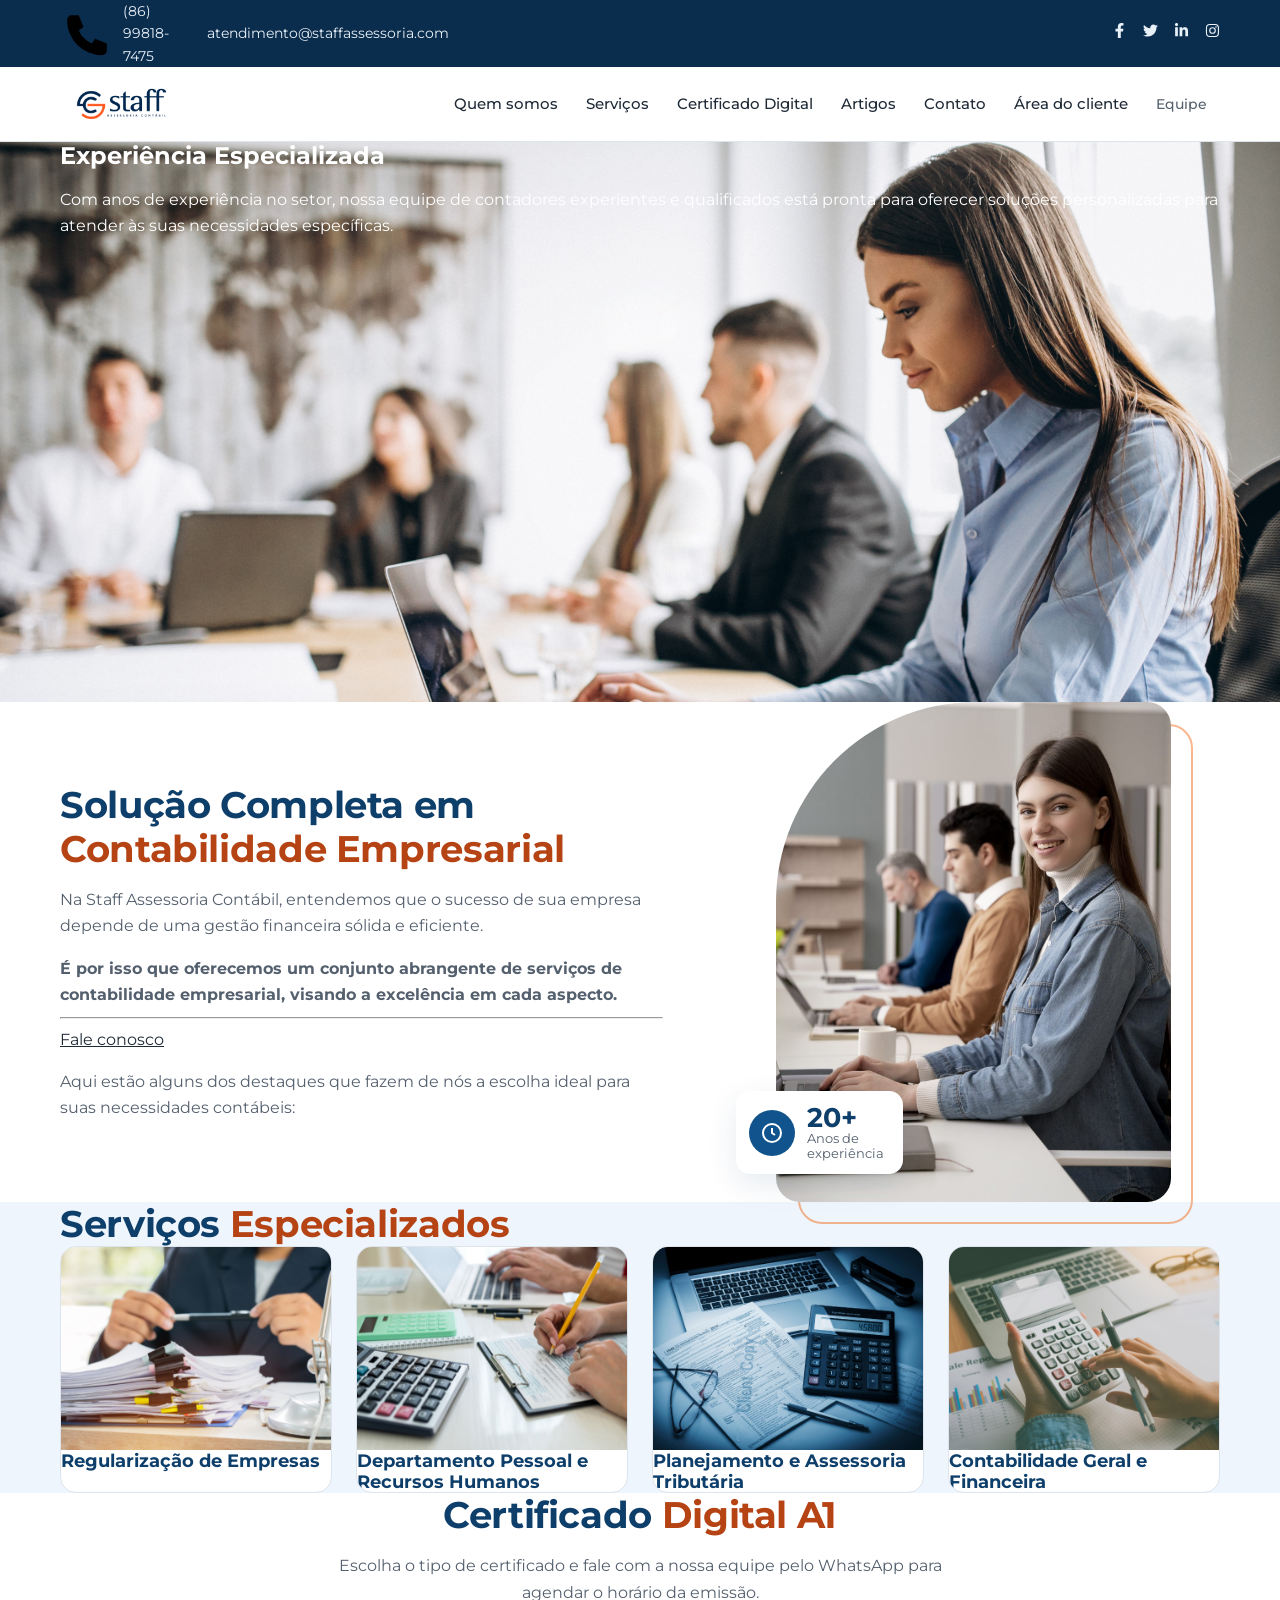
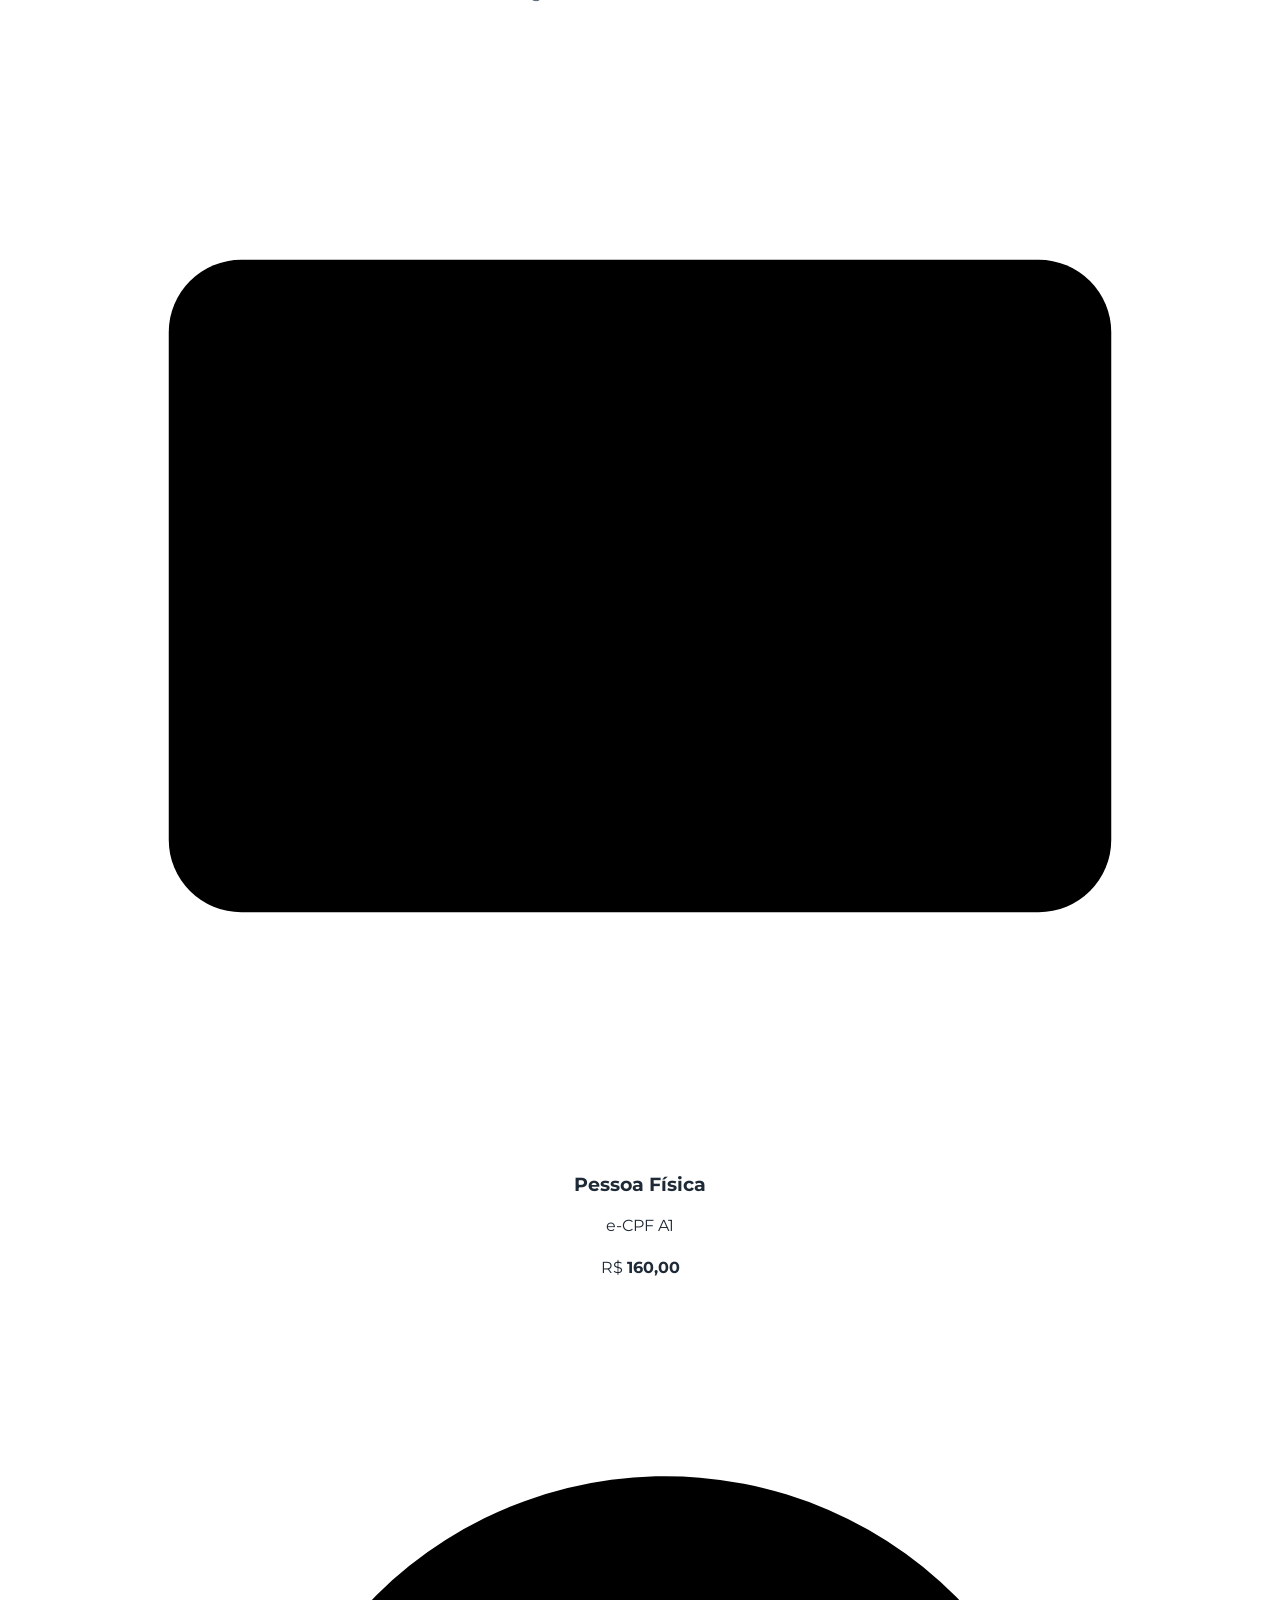
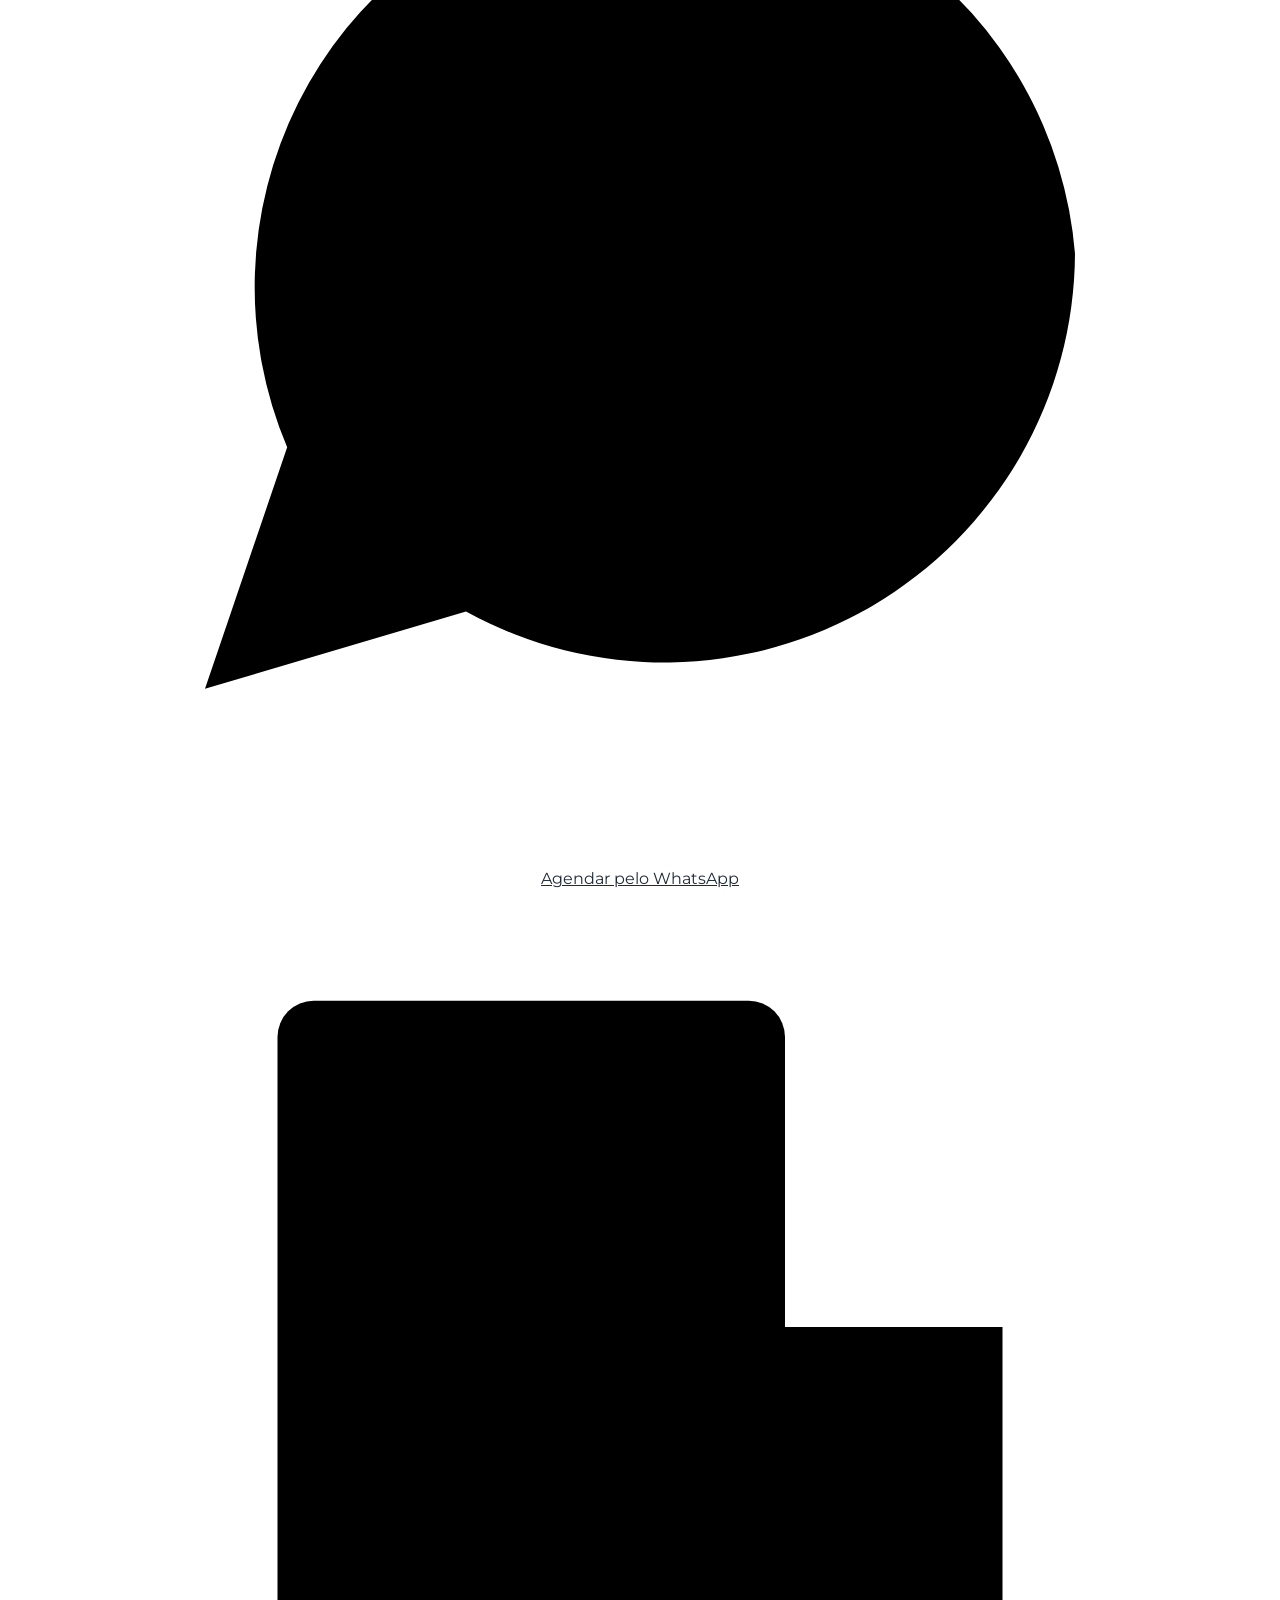
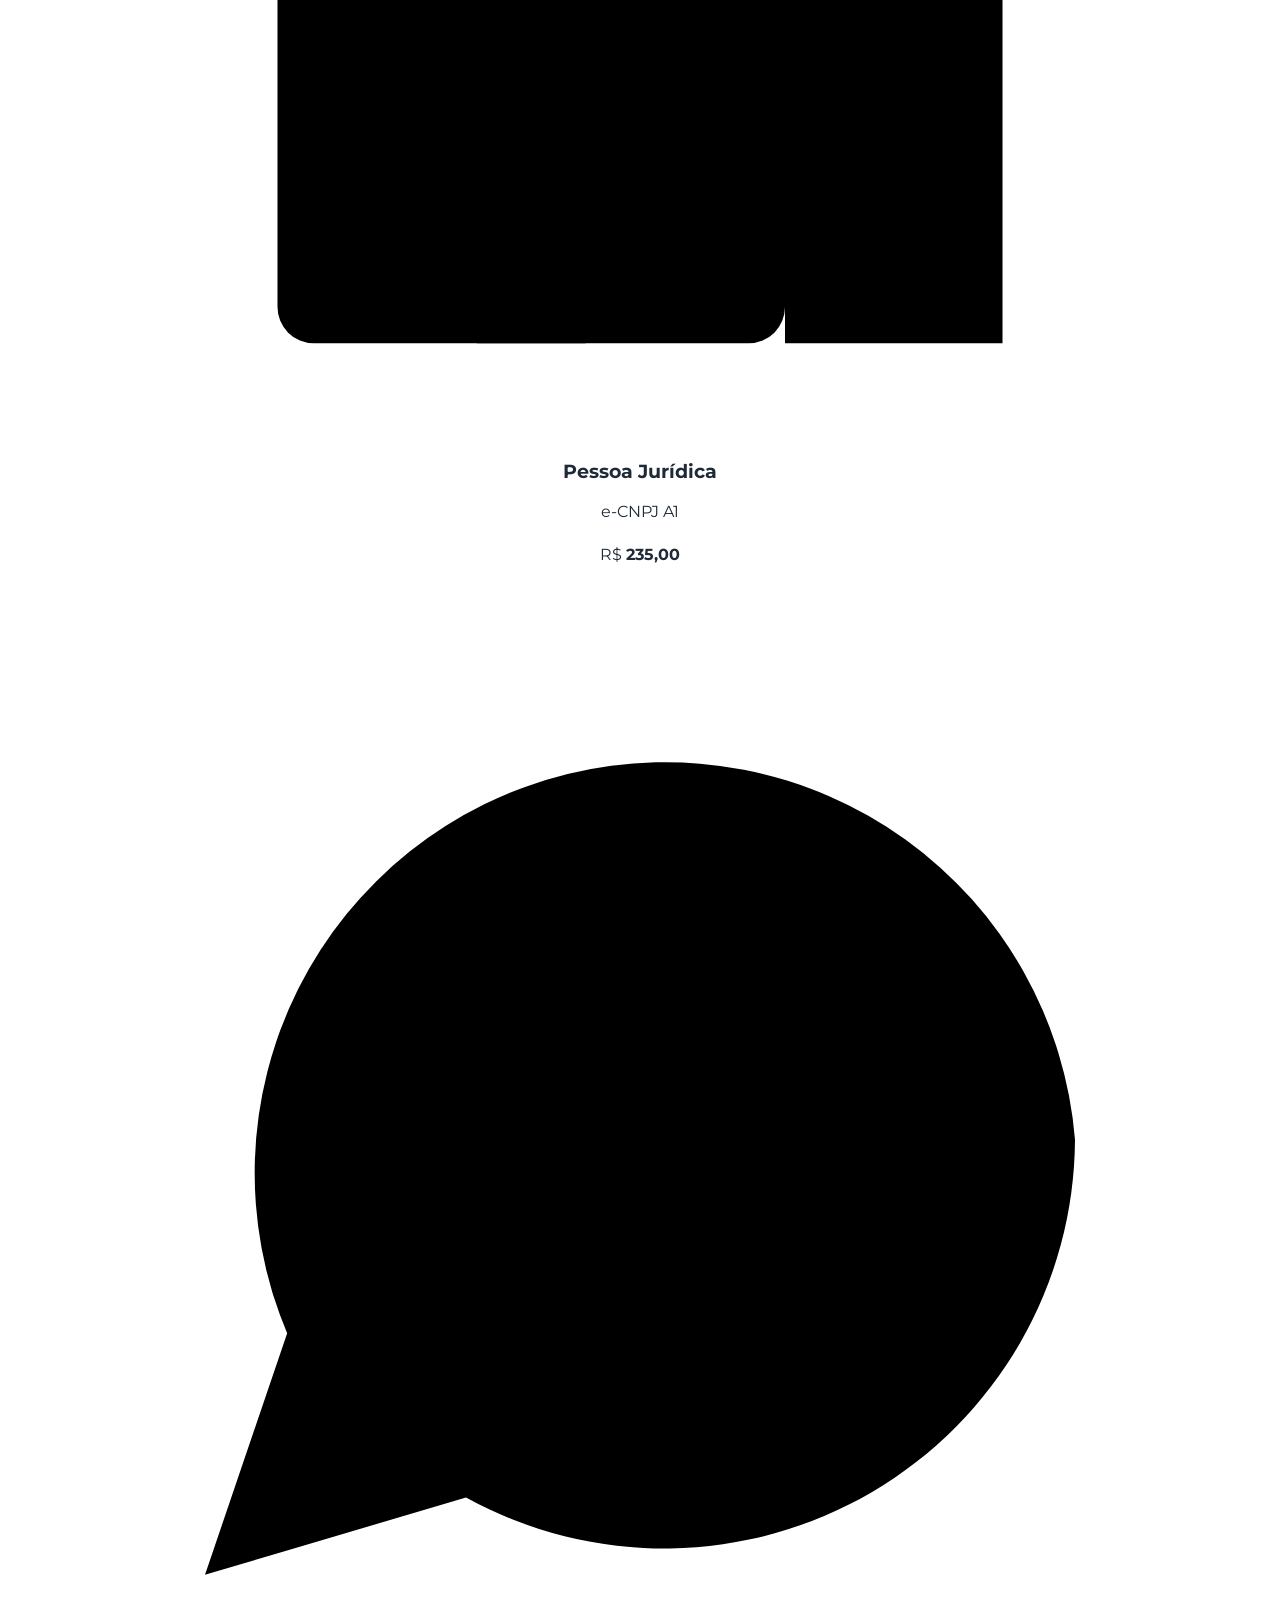
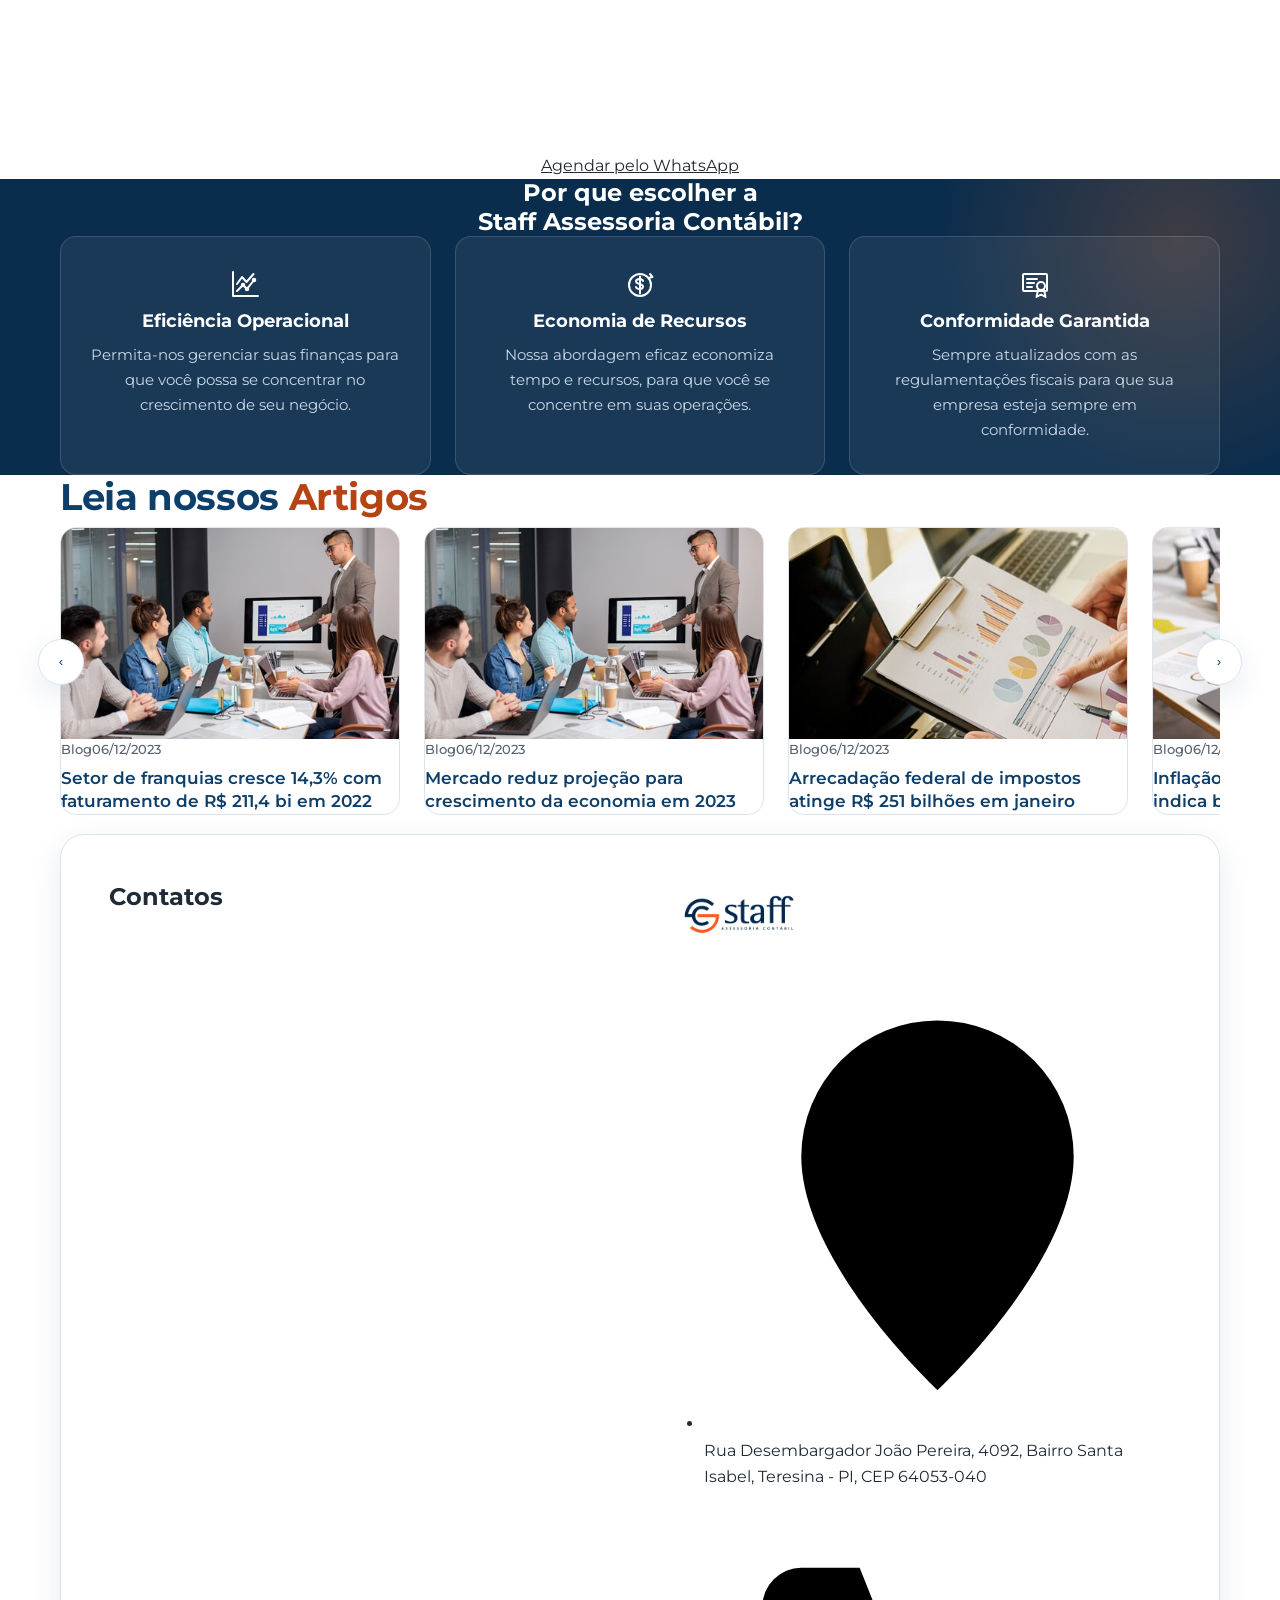
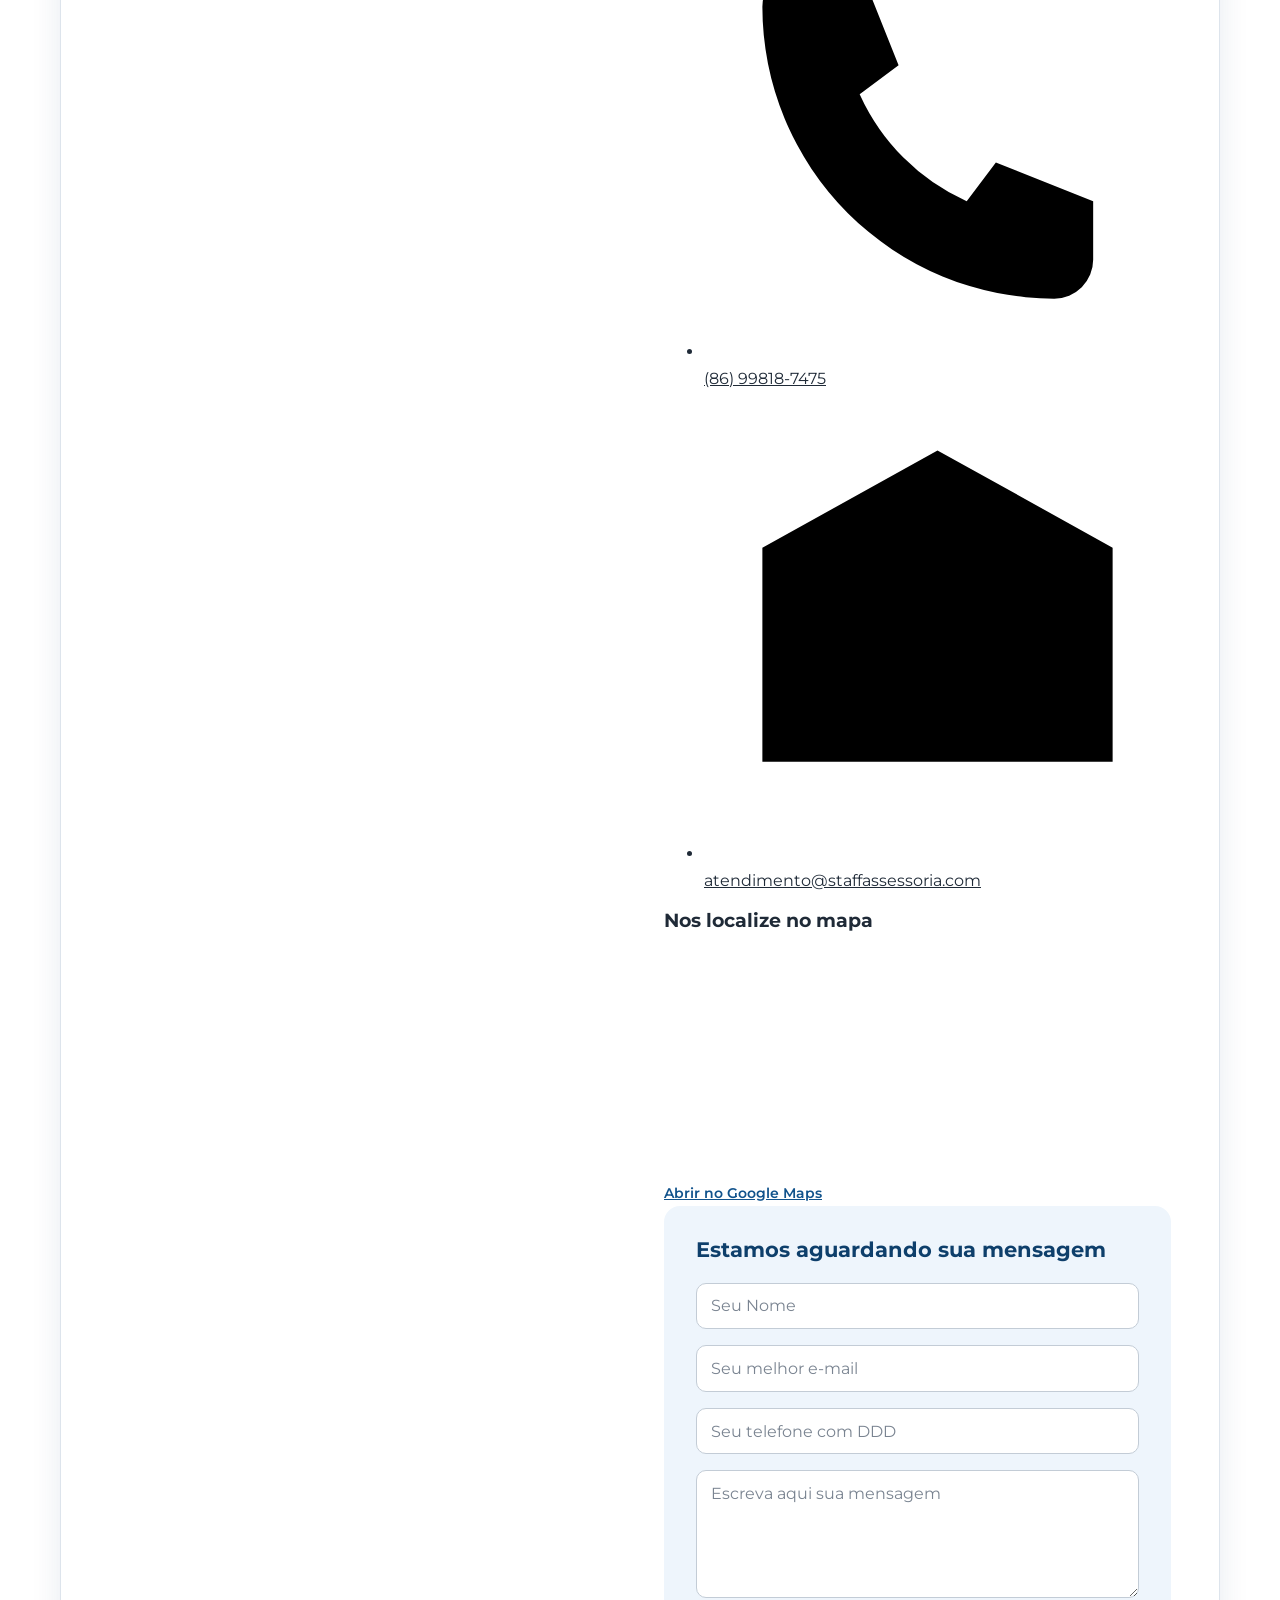
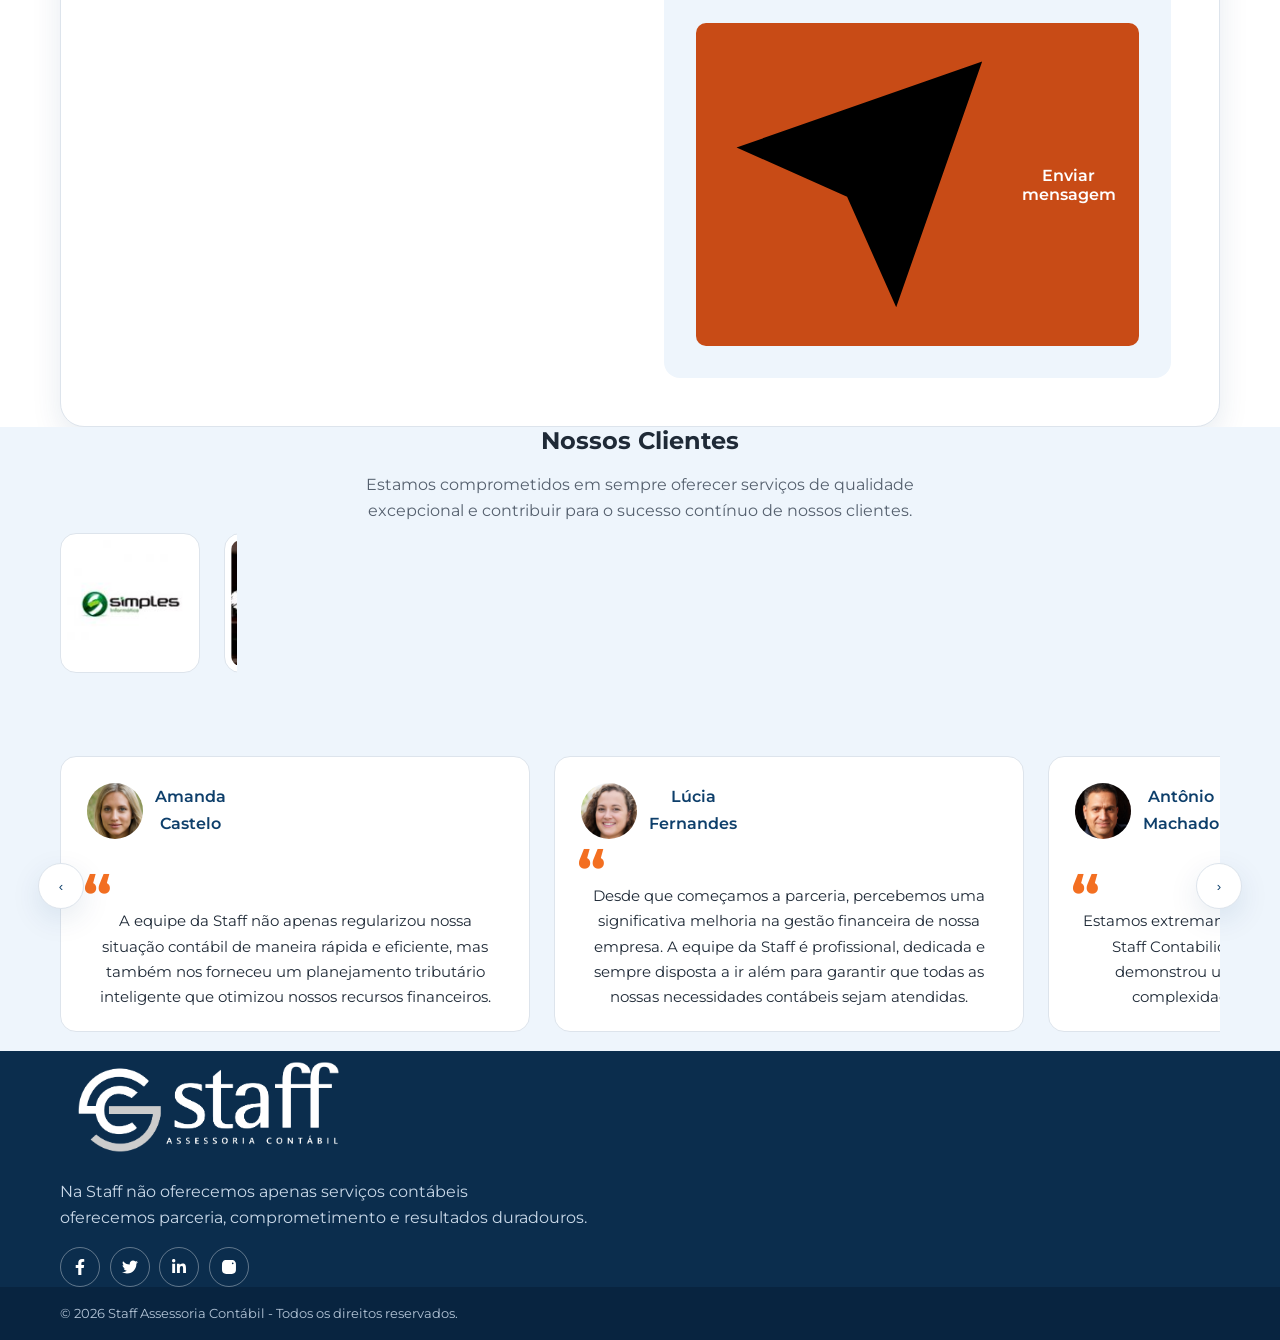
==== index.html @ 092c2461 "Add files via upload" ====
<!doctype html>
<html lang="pt-BR">
<head>
  <meta charset="utf-8">
  <meta name="viewport" content="width=device-width, initial-scale=1">
  <title>Staff Assessoria Contábil | Contabilidade em Teresina</title>
  <meta name="description" content="Escritório de contabilidade em Teresina: regularização de empresas, departamento pessoal, assessoria tributária e contabilidade geral e financeira.">
  <link rel="icon" href="assets/img/favicon_staff-2-58x58.png">
  <link rel="preconnect" href="https://fonts.googleapis.com">
  <link rel="preconnect" href="https://fonts.gstatic.com" crossorigin>
  <link href="https://fonts.googleapis.com/css2?family=Montserrat:wght@500;600;700&family=Poppins:wght@400;500;600&family=Roboto:ital,wght@0,300;0,400;0,500;0,600;1,400&display=swap" rel="stylesheet">
  <link rel="stylesheet" href="assets/style.css">
</head>
<body>
  <div class="barra">
    <div class="wrap">
      <ul>
        <li>
          <svg viewBox="0 0 24 24" aria-hidden="true"><path d="M5 4h3l2 5-2 1.5a11 11 0 0 0 5.5 5.5L15 14l5 2v3a2 2 0 0 1-2 2A15 15 0 0 1 3 6a2 2 0 0 1 2-2z"/></svg>
          <a data-cfg-tel="TELEFONE" href="tel:+5586998187475">(86) 99818-7475</a>
        </li>
        <li>
          <svg viewBox="0 0 24 24" aria-hidden="true"><path d="M3 8l9 6 9-6M3 8v11h18V8M3 8l9-5 9 5"/></svg>
          <a data-cfg-mail="EMAIL" href="mailto:atendimento@staffassessoria.com">atendimento@staffassessoria.com</a>
        </li>
      </ul>
      <ul class="redes">
        <li><a href="https://facebook.com/" target="_blank" rel="noopener" aria-label="Facebook"><svg viewBox="0 0 320 512"><path d="M279 288l14-93h-89v-60c0-25 12-50 52-50h40V6S260 0 225 0c-73 0-121 44-121 125v70H23v93h81v224h100V288z"/></svg></a></li>
        <li><a href="https://twitter.com/" target="_blank" rel="noopener" aria-label="X (Twitter)"><svg viewBox="0 0 512 512"><path d="M459 152c0 5 0 9 0 14 0 139-106 299-299 299-59 0-115-17-161-47 8 1 17 1 25 1 49 0 94-17 130-45-46-1-85-31-98-73 6 1 13 2 20 2 9 0 19-1 28-4-48-10-84-52-84-103v-1c14 8 30 13 47 13-28-19-47-51-47-87 0-19 5-37 14-53 52 64 129 105 216 110-2-8-3-16-3-24 0-58 47-105 105-105 30 0 58 13 77 33 24-5 46-13 67-25-8 24-25 45-46 58 21-3 42-8 60-16-14 21-32 39-53 54z"/></svg></a></li>
        <li><a href="https://linkedin.com/" target="_blank" rel="noopener" aria-label="LinkedIn"><svg viewBox="0 0 448 512"><path d="M100 448H7V149h93zM54 108C24 108 0 83 0 53a54 54 0 0 1 108 0c0 30-24 55-54 55zm394 340h-93V302c0-35-1-79-48-79-48 0-56 38-56 77v148h-93V149h89v41h1c13-24 43-48 88-48 94 0 111 62 111 142z"/></svg></a></li>
        <li><a href="https://instagram.com/" target="_blank" rel="noopener" aria-label="Instagram"><svg viewBox="0 0 448 512"><path d="M224 141a115 115 0 1 0 0 230 115 115 0 0 0 0-230zm0 190a75 75 0 1 1 0-150 75 75 0 0 1 0 150zm146-194a27 27 0 1 1-54 0 27 27 0 0 1 54 0zm76 27c-2-36-10-68-36-94s-58-34-94-36c-37-2-148-2-185 0-36 2-68 10-94 36S3 128 1 164c-2 37-2 148 0 185 2 36 10 68 36 94s58 34 94 36c37 2 148 2 185 0 36-2 68-10 94-36s34-58 36-94c2-37 2-148 0-185zm-48 225a76 76 0 0 1-43 43c-30 12-100 9-133 9s-103 3-133-9a76 76 0 0 1-43-43c-12-30-9-100-9-133s-3-103 9-133a76 76 0 0 1 43-43c30-12 100-9 133-9s103-3 133 9a76 76 0 0 1 43 43c12 30 9 100 9 133s3 103-9 133z"/></svg></a></li>
      </ul>
    </div>
  </div>

  <header class="topo">
    <div class="wrap">
      <a class="marca" href="#inicio" aria-label="Staff Assessoria Contábil, início">
        <img src="assets/img/staff-logo-768x324.png" alt="Staff Assessoria Contábil" width="138" height="58">
      </a>
      <button class="hamb" id="hamb" type="button" aria-label="Abrir menu" aria-expanded="false" aria-controls="menu"><span></span><span></span><span></span></button>
      <nav class="menu" id="menu" aria-label="Menu principal">
        <a href="#quemsomos">Quem somos</a>
        <a href="#servicos">Serviços</a>
        <a href="#certificado">Certificado Digital</a>
        <a href="#artigos">Artigos</a>
        <a href="#contato">Contato</a>
        <a class="botao-menu" data-cfg-href="ONVIO_PORTAL_URL" href="https://onvio.com.br/staff/#/documents/client" target="_blank" rel="noopener">Área do cliente</a>
        <a class="link-equipe" href="funcionarios.html">Equipe</a>
      </nav>
    </div>
  </header>

  <main id="inicio">
    <section class="hero" aria-label="Destaques">
      <div class="slide ativo" style="background-image:url('assets/img/1.png')">
        <div class="wrap">
          <h2>Experiência Especializada</h2>
          <p>Com anos de experiência no setor, nossa equipe de contadores experientes e qualificados está pronta para oferecer soluções personalizadas para atender às suas necessidades específicas.</p>
        </div>
      </div>
      <div class="slide" style="background-image:url('assets/img/2-1.png')">
        <div class="wrap">
          <h2>Tecnologia de Ponta</h2>
          <p>Utilizamos as mais recentes ferramentas e tecnologias de contabilidade para garantir precisão, eficiência e segurança em todos os aspectos de nossos serviços.</p>
        </div>
      </div>
      <div class="slide" style="background-image:url('assets/img/4.png')">
        <div class="wrap">
          <h2>Atendimento Personalizado</h2>
          <p>Reconhecemos que cada empresa é única. Trabalhamos lado a lado com nossos clientes, oferecendo atendimento personalizado para garantir que suas metas financeiras sejam alcançadas.</p>
        </div>
      </div>
    </section>

    <section class="solucao" id="quemsomos">
      <div class="wrap">
        <div class="texto">
          <h2 class="titulo">Solução Completa em <em>Contabilidade Empresarial</em></h2>
          <div class="traco" aria-hidden="true"></div>
          <p>Na Staff Assessoria Contábil, entendemos que o sucesso de sua empresa depende de uma gestão financeira sólida e eficiente.</p>
          <p><strong>É por isso que oferecemos um conjunto abrangente de serviços de contabilidade empresarial, visando a excelência em cada aspecto.</strong></p>
          <hr>
          <a class="btn-claro" href="#contato">Fale conosco</a>
          <p>Aqui estão alguns dos destaques que fazem de nós a escolha ideal para suas necessidades contábeis:</p>
        </div>
        <div class="foto-arco">
          <img src="assets/img/jovem-durante-o-estagio-scaled-e1702043695340-1214x1536.jpg" alt="Equipe trabalhando em escritório" width="386" height="488">
          <div class="selo">
            <div class="roda"><svg viewBox="0 0 24 24" aria-hidden="true"><circle cx="12" cy="12" r="9"/><path d="M12 7v5l3 2"/></svg></div>
            <div><b>20+</b><span>Anos de<br>experiência</span></div>
          </div>
        </div>
      </div>
    </section>

    <section class="servicos" id="servicos">
      <div class="wrap">
        <h2 class="titulo">Serviços <em>Especializados</em></h2>
        <div class="traco" aria-hidden="true"></div>
        <div class="grade-servicos">
          <div class="servico">
            <img src="assets/img/regularizacao-empresa.png" alt="" width="238" height="178">
            <h3>Regularização de Empresas</h3>
          </div>
          <div class="servico">
            <img src="assets/img/departamento-pessoal.png" alt="" width="238" height="178">
            <h3>Departamento Pessoal e Recursos Humanos</h3>
          </div>
          <div class="servico">
            <img src="assets/img/assessoria-tributaria.png" alt="" width="238" height="178">
            <h3>Planejamento e Assessoria Tributária</h3>
          </div>
          <div class="servico">
            <img src="assets/img/contabilidade-geral.png" alt="" width="238" height="178">
            <h3>Contabilidade Geral e Financeira</h3>
          </div>
        </div>
      </div>
    </section>

    <section class="certificado" id="certificado" aria-labelledby="titulo-certificado">
      <div class="wrap centro">
        <h2 class="titulo" id="titulo-certificado">Certificado <em>Digital A1</em></h2>
        <div class="traco" aria-hidden="true"></div>
        <p class="intro">Escolha o tipo de certificado e fale com a nossa equipe pelo WhatsApp para agendar o horário da emissão.</p>
        <div class="cert-grade">
          <article class="cert-card">
            <svg viewBox="0 0 64 64" aria-hidden="true"><rect x="6" y="14" width="52" height="36" rx="4"/><circle cx="23" cy="29" r="6"/><path d="M12 43c1-6 6-9 11-9s10 3 11 9M39 25h13M39 33h13M39 41h8"/></svg>
            <h3>Pessoa Física</h3>
            <p class="cert-tipo">e-CPF A1</p>
            <p class="cert-preco"><span>R$</span> <b data-cert-preco>160,00</b></p>
            <a class="cert-btn" data-cert="Pessoa Física" href="#certificado" target="_blank" rel="noopener">
              <svg viewBox="0 0 24 24" aria-hidden="true"><path d="M21 11.5a8.5 8.5 0 0 1-12.6 7.4L3 20.5l1.7-5A8.5 8.5 0 1 1 21 11.5z"/></svg>
              Agendar pelo WhatsApp
            </a>
          </article>
          <article class="cert-card destaque">
            <svg viewBox="0 0 64 64" aria-hidden="true"><rect x="12" y="6" width="28" height="52" rx="2"/><path d="M40 24h12v34H40M19 16h5M28 16h5M19 25h5M28 25h5M19 34h5M28 34h5M23 58V47h6v11"/></svg>
            <h3>Pessoa Jurídica</h3>
            <p class="cert-tipo">e-CNPJ A1</p>
            <p class="cert-preco"><span>R$</span> <b data-cert-preco>235,00</b></p>
            <a class="cert-btn" data-cert="Pessoa Jurídica" href="#certificado" target="_blank" rel="noopener">
              <svg viewBox="0 0 24 24" aria-hidden="true"><path d="M21 11.5a8.5 8.5 0 0 1-12.6 7.4L3 20.5l1.7-5A8.5 8.5 0 1 1 21 11.5z"/></svg>
              Agendar pelo WhatsApp
            </a>
          </article>
        </div>
      </div>
    </section>

    <section class="porque" aria-labelledby="titulo-porque">
      <div class="wrap centro">
        <h2 id="titulo-porque">Por que escolher a<br>Staff Assessoria Contábil?</h2>
        <div class="traco" aria-hidden="true"></div>
        <div class="caixas">
          <div class="caixa">
            <svg viewBox="0 0 64 64" aria-hidden="true"><path d="M8 6v48h50M16 44l12-12 8 8 14-18"/><circle cx="28" cy="32" r="2.5"/><circle cx="36" cy="40" r="2.5"/><circle cx="50" cy="22" r="2.5"/><path d="M16 30l10-14 9 10 14-16"/></svg>
            <h3>Eficiência Operacional</h3>
            <p>Permita-nos gerenciar suas finanças para que você possa se concentrar no crescimento de seu negócio.</p>
          </div>
          <div class="caixa amarela">
            <svg viewBox="0 0 64 64" aria-hidden="true"><circle cx="32" cy="32" r="22"/><path d="M38 24c-1-3-4-4-7-4-4 0-7 2-7 5s3 4 7 5 7 2 7 5-3 5-7 5c-3 0-6-1-7-4M32 15v34"/><path d="M52 10l5 6-8 2"/></svg>
            <h3>Economia de Recursos</h3>
            <p>Nossa abordagem eficaz economiza tempo e recursos, para que você se concentre em suas operações.</p>
          </div>
          <div class="caixa">
            <svg viewBox="0 0 64 64" aria-hidden="true"><rect x="8" y="10" width="48" height="34" rx="2"/><path d="M16 20h20M16 28h14M16 36h10"/><circle cx="44" cy="34" r="8"/><path d="M38 42l-3 14 9-5 9 5-3-14"/></svg>
            <h3>Conformidade Garantida</h3>
            <p>Sempre atualizados com as regulamentações fiscais para que sua empresa esteja sempre em conformidade.</p>
          </div>
        </div>
      </div>
    </section>

    <section class="artigos" id="artigos">
      <div class="wrap">
        <h2 class="titulo">Leia nossos <em>Artigos</em></h2>
        <div class="traco" aria-hidden="true"></div>
        <div class="carrossel">
          <button class="seta esq" type="button" aria-label="Artigos anteriores">&#8249;</button>
          <div class="faixa">
            <a class="post" href="https://staffassessoria.com/setor-de-franquias-cresce-143-com-faturamento-de-r-2114-bi-em-2022/" target="_blank" rel="noopener">
              <img src="assets/img/bl-2.png" alt="" loading="lazy">
              <div class="meta"><span>Blog</span><span>06/12/2023</span></div>
              <h3>Setor de franquias cresce 14,3% com faturamento de R$ 211,4 bi em 2022</h3>
            </a>
            <a class="post" href="https://staffassessoria.com/mercado-reduz-projecao-para-crescimento-da-economia-em-2023/" target="_blank" rel="noopener">
              <img src="assets/img/bl-2.png" alt="" loading="lazy">
              <div class="meta"><span>Blog</span><span>06/12/2023</span></div>
              <h3>Mercado reduz projeção para crescimento da economia em 2023</h3>
            </a>
            <a class="post" href="https://staffassessoria.com/arrecadacao-federal-de-impostos-atinge-r-251-bilhoes-em-janeiro/" target="_blank" rel="noopener">
              <img src="assets/img/c-2.png" alt="" loading="lazy">
              <div class="meta"><span>Blog</span><span>06/12/2023</span></div>
              <h3>Arrecadação federal de impostos atinge R$ 251 bilhões em janeiro</h3>
            </a>
            <a class="post" href="https://staffassessoria.com/inflacao-deve-fechar-2023-em-539-indica-boletim-focus/" target="_blank" rel="noopener">
              <img src="assets/img/bl-1-1.png" alt="" loading="lazy">
              <div class="meta"><span>Blog</span><span>06/12/2023</span></div>
              <h3>Inflação deve fechar 2023 em 5,39%, indica boletim Focus</h3>
            </a>
            <a class="post" href="https://staffassessoria.com/mercado-financeiro-eleva-projecao-da-inflacao-de-548-para-574/" target="_blank" rel="noopener">
              <img src="assets/img/bl-4.png" alt="" loading="lazy">
              <div class="meta"><span>Blog</span><span>06/12/2023</span></div>
              <h3>Mercado financeiro eleva projeção da inflação de 5,48% para 5,74%</h3>
            </a>
            <a class="post" href="https://staffassessoria.com/inflacao-para-familias-com-renda-mais-baixa-fica-em-046-em-janeiro/" target="_blank" rel="noopener">
              <img src="assets/img/c-3.png" alt="" loading="lazy">
              <div class="meta"><span>Blog</span><span>06/12/2023</span></div>
              <h3>Inflação para famílias com renda mais baixa fica em 0,46% em janeiro</h3>
            </a>
          </div>
          <button class="seta dir" type="button" aria-label="Próximos artigos">&#8250;</button>
        </div>
      </div>
    </section>

    <section class="contatos" id="contato">
      <div class="wrap">
        <div class="quadro">
          <h2>Contatos</h2>
          <div class="contato-grid">
            <div class="dados">
              <img class="logo" src="assets/img/staff-logo-768x324.png" alt="Staff Assessoria Contábil" width="150" height="63">
              <ul>
                <li>
                  <svg viewBox="0 0 24 24" aria-hidden="true"><path d="M12 22s7-6.5 7-12a7 7 0 0 0-14 0c0 5.5 7 12 7 12z"/><circle cx="12" cy="10" r="2.5"/></svg>
                  <span data-cfg-text="ENDERECO">Rua Desembargador João Pereira, 4092, Bairro Santa Isabel, Teresina - PI, CEP 64053-040</span>
                </li>
                <li>
                  <svg viewBox="0 0 24 24" aria-hidden="true"><path d="M5 4h3l2 5-2 1.5a11 11 0 0 0 5.5 5.5L15 14l5 2v3a2 2 0 0 1-2 2A15 15 0 0 1 3 6a2 2 0 0 1 2-2z"/></svg>
                  <a data-cfg-tel="TELEFONE" href="tel:+5586998187475">(86) 99818-7475</a>
                </li>
                <li>
                  <svg viewBox="0 0 24 24" aria-hidden="true"><path d="M3 8l9 6 9-6M3 8v11h18V8M3 8l9-5 9 5"/></svg>
                  <a data-cfg-mail="EMAIL" href="mailto:atendimento@staffassessoria.com">atendimento@staffassessoria.com</a>
                </li>
              </ul>
              <h3>Nos localize no mapa</h3>
              <div class="mapa">
                <iframe title="Mapa com a localização do escritório" src="https://www.google.com/maps?q=Rua+Desembargador+Jo%C3%A3o+Pereira+4092+Santa+Isabel+Teresina+PI&amp;output=embed" width="523" height="260" loading="lazy" referrerpolicy="no-referrer-when-downgrade" allowfullscreen></iframe>
                <a href="https://www.google.com/maps/search/?api=1&amp;query=Rua+Desembargador+Jo%C3%A3o+Pereira+4092+Santa+Isabel+Teresina+PI" target="_blank" rel="noopener">Abrir no Google Maps</a>
              </div>
            </div>
            <div class="msg">
              <h3>Estamos aguardando <strong>sua mensagem</strong></h3>
              <form class="campos" id="form-contato" novalidate>
                <div class="campo"><input id="nome" name="nome" placeholder="Seu Nome" aria-label="Seu nome" autocomplete="name" required></div>
                <div class="campo"><input id="email-contato" name="email" type="email" placeholder="Seu melhor e-mail" aria-label="Seu melhor e-mail" autocomplete="email"></div>
                <div class="campo"><input id="telefone" name="telefone" type="tel" placeholder="Seu telefone com DDD" aria-label="Seu telefone com DDD" autocomplete="tel"></div>
                <div class="campo"><textarea id="mensagem" name="mensagem" placeholder="Escreva aqui sua mensagem" aria-label="Sua mensagem" required></textarea></div>
                <p class="aviso" id="aviso-contato" role="status" hidden></p>
                <button class="btn-env" type="submit"><svg viewBox="0 0 24 24" aria-hidden="true"><path d="M22 2L11 13M22 2l-7 20-4-9-9-4z"/></svg>Enviar mensagem</button>
              </form>
            </div>
          </div>
        </div>
      </div>
    </section>

    <section class="clientes" id="clientes">
      <div class="wrap centro">
        <h2>Nossos Clientes</h2>
        <div class="traco" aria-hidden="true"></div>
        <p class="intro">Estamos comprometidos em sempre oferecer serviços de qualidade excepcional e contribuir para o sucesso contínuo de nossos clientes.</p>

        <div class="logos carrossel">
          <div class="faixa">
            <img src="assets/img/simples-140x140-1.jpg" alt="Simples Informática" width="140" height="140" loading="lazy">
            <img src="assets/img/cliente-staff5-140x140-1.jpg" alt="Viveza Móveis Planejados" width="140" height="140" loading="lazy">
            <img src="assets/img/jr-racoes-140x140-1.jpg" alt="JR Rações" width="140" height="140" loading="lazy">
            <img src="assets/img/macrodiesel-140x140-1.jpg" alt="Macrodiesel" width="140" height="140" loading="lazy">
            <img src="assets/img/fernandao-veiculos-140x140-1.jpg" alt="Fernandão Veículos" width="140" height="140" loading="lazy">
            <img src="assets/img/propag-140x140-1.jpg" alt="Propag" width="140" height="140" loading="lazy">
          </div>
        </div>

        <div class="carrossel">
          <button class="seta esq" type="button" aria-label="Depoimentos anteriores">&#8249;</button>
          <div class="faixa">
            <figure class="depo" style="margin:0">
              <figcaption class="quem"><img src="assets/img/image.39058.1624117.jpg" alt="" loading="lazy">Amanda<br>Castelo</figcaption>
              <blockquote>A equipe da Staff não apenas regularizou nossa situação contábil de maneira rápida e eficiente, mas também nos forneceu um planejamento tributário inteligente que otimizou nossos recursos financeiros.</blockquote>
            </figure>
            <figure class="depo" style="margin:0">
              <figcaption class="quem"><img src="assets/img/image.39235.1624117.jpg" alt="" loading="lazy">Lúcia<br>Fernandes</figcaption>
              <blockquote>Desde que começamos a parceria, percebemos uma significativa melhoria na gestão financeira de nossa empresa. A equipe da Staff é profissional, dedicada e sempre disposta a ir além para garantir que todas as nossas necessidades contábeis sejam atendidas.</blockquote>
            </figure>
            <figure class="depo" style="margin:0">
              <figcaption class="quem"><img src="assets/img/image.38708.1624117.jpg" alt="" loading="lazy">Antônio<br>Machado</figcaption>
              <blockquote>Estamos extremamente satisfeitos com os serviços da Staff Contabilidade. Desde o início, sua equipe demonstrou um profundo entendimento das complexidades contábeis do nosso setor.</blockquote>
            </figure>
            <figure class="depo" style="margin:0">
              <figcaption class="quem"><img src="assets/img/carlos-depoimento.jpg" alt="" loading="lazy">Carlos<br>Curty</figcaption>
              <blockquote>Sou cliente da STAFF há vários anos e nesse longo período aprendi a enxergar a contabilidade do ponto de vista estratégico. Sou extremamente grato por essa visão contábil, que é fundamental para a sustentabilidade de qualquer negócio.</blockquote>
            </figure>
          </div>
          <button class="seta dir" type="button" aria-label="Próximos depoimentos">&#8250;</button>
        </div>
      </div>
    </section>
  </main>

  <footer>
    <div class="rodape">
      <div class="wrap">
        <div>
          <img src="assets/img/staff-logo-bco.png" alt="Staff Assessoria Contábil" width="297" height="111" loading="lazy">
          <p>Na Staff não oferecemos apenas serviços contábeis<br>oferecemos parceria, comprometimento e resultados duradouros.</p>
        </div>
        <ul class="redes">
          <li><a href="https://facebook.com/" target="_blank" rel="noopener" aria-label="Facebook"><svg viewBox="0 0 320 512"><path d="M279 288l14-93h-89v-60c0-25 12-50 52-50h40V6S260 0 225 0c-73 0-121 44-121 125v70H23v93h81v224h100V288z"/></svg></a></li>
          <li><a href="https://twitter.com/" target="_blank" rel="noopener" aria-label="X (Twitter)"><svg viewBox="0 0 512 512"><path d="M459 152c0 5 0 9 0 14 0 139-106 299-299 299-59 0-115-17-161-47 8 1 17 1 25 1 49 0 94-17 130-45-46-1-85-31-98-73 6 1 13 2 20 2 9 0 19-1 28-4-48-10-84-52-84-103v-1c14 8 30 13 47 13-28-19-47-51-47-87 0-19 5-37 14-53 52 64 129 105 216 110-2-8-3-16-3-24 0-58 47-105 105-105 30 0 58 13 77 33 24-5 46-13 67-25-8 24-25 45-46 58 21-3 42-8 60-16-14 21-32 39-53 54z"/></svg></a></li>
          <li><a href="https://linkedin.com/" target="_blank" rel="noopener" aria-label="LinkedIn"><svg viewBox="0 0 448 512"><path d="M100 448H7V149h93zM54 108C24 108 0 83 0 53a54 54 0 0 1 108 0c0 30-24 55-54 55zm394 340h-93V302c0-35-1-79-48-79-48 0-56 38-56 77v148h-93V149h89v41h1c13-24 43-48 88-48 94 0 111 62 111 142z"/></svg></a></li>
          <li><a href="https://instagram.com/" target="_blank" rel="noopener" aria-label="Instagram"><svg viewBox="0 0 448 512"><path d="M224 141a115 115 0 1 0 0 230 115 115 0 0 0 0-230zm0 190a75 75 0 1 1 0-150 75 75 0 0 1 0 150zm146-194a27 27 0 1 1-54 0 27 27 0 0 1 54 0zm76 27c-2-36-10-68-36-94s-58-34-94-36c-37-2-148-2-185 0-36 2-68 10-94 36S3 128 1 164c-2 37-2 148 0 185 2 36 10 68 36 94s58 34 94 36c37 2 148 2 185 0 36-2 68-10 94-36s34-58 36-94c2-37 2-148 0-185z"/></svg></a></li>
        </ul>
      </div>
    </div>
    <div class="copia">
      <div class="wrap">&copy; <span id="ano"></span> Staff Assessoria Contábil - Todos os direitos reservados.</div>
    </div>
  </footer>

  <script src="assets/config.js"></script>
  <script src="assets/main.js"></script>
</body>
</html>
---- assets/style.css ----
/* Site da Staff Assessoria Contábil (versão 2026-11-05).
   Cores com contraste conferido: botão laranja (#c84b16) com texto branco = 4,6:1;
   texto laranja (#b54314) sobre branco = 5,6:1. Não usar #f36f21 como fundo de texto branco (2,9:1). */
:root {
  --azul: #11538c;
  --azul-escuro: #0e3f6b;
  --marinho: #0b2d4d;
  --laranja: #f36f21;       /* só decoração (traços, ícones) */
  --laranja-btn: #c84b16;   /* fundo de botão com texto branco */
  --laranja-hover: #a93f12;
  --laranja-texto: #b54314; /* texto laranja sobre fundo claro */
  --claro: #eef5fc;
  --texto: #1f2a37;
  --cinza: #55606e;
  --linha: #dde4ec;
  --branco: #fff;
  --raio: 16px;
  --sombra: 0 10px 30px rgba(14, 63, 107, 0.10);
  --fonte: "Montserrat", system-ui, -apple-system, "Segoe UI", sans-serif;
}

*, *::before, *::after { box-sizing: border-box; }
html { scroll-behavior: smooth; scroll-padding-top: 90px; -webkit-text-size-adjust: 100%; }
body { min-height: 100vh; display: flex; flex-direction: column; margin: 0; font-family: var(--fonte); font-size: 16px; line-height: 1.65; color: var(--texto); background: var(--branco); overflow-x: hidden; }
main { flex: 1; }
img { max-width: 100%; height: auto; display: block; }
a { color: inherit; }
:focus-visible { outline: 3px solid var(--laranja); outline-offset: 3px; border-radius: 4px; }
[hidden] { display: none !important; }

.wrap { width: min(100% - 2rem, 1160px); margin-inline: auto; }
.pular { position: absolute; left: -999px; top: 0; z-index: 100; background: var(--marinho); color: #fff; padding: 0.6rem 1rem; }
.pular:focus { left: 1rem; top: 1rem; }

h1, h2, h3 { margin: 0; line-height: 1.2; }
.secao { padding: 5rem 0; }
.cabeca { margin-bottom: 2.5rem; }
.centro { text-align: center; }
.centro .intro { margin-inline: auto; }
.sobretitulo { margin: 0 0 0.6rem; font-size: 0.8rem; font-weight: 700; letter-spacing: 0.12em; text-transform: uppercase; color: var(--laranja-texto); }
.sobretitulo::before { content: ""; display: inline-block; width: 22px; height: 3px; background: var(--laranja); border-radius: 2px; vertical-align: middle; margin-right: 0.55rem; }
.centro .sobretitulo::after { content: ""; display: inline-block; width: 22px; height: 3px; background: var(--laranja); border-radius: 2px; vertical-align: middle; margin-left: 0.55rem; }
.titulo { font-weight: 700; font-size: clamp(1.65rem, 3vw, 2.3rem); color: var(--azul-escuro); letter-spacing: -0.01em; text-wrap: balance; }
.titulo em { font-style: normal; color: var(--laranja-texto); }
.intro { max-width: 640px; color: var(--cinza); margin: 1rem 0 0; }

/* Botões */
.btn { display: inline-flex; align-items: center; justify-content: center; gap: 0.55rem; font: 600 0.95rem/1.2 var(--fonte); text-decoration: none; border: 2px solid transparent; border-radius: 10px; padding: 0.75rem 1.4rem; cursor: pointer; transition: background-color 0.2s, color 0.2s, border-color 0.2s, transform 0.2s; }
.btn svg { width: 18px; height: 18px; fill: none; stroke: currentColor; stroke-width: 2; stroke-linecap: round; stroke-linejoin: round; flex: none; }
.btn:hover { transform: translateY(-1px); }
.btn-grande { padding: 0.95rem 1.7rem; font-size: 1rem; }
.btn-laranja { background: var(--laranja-btn); color: #fff; }
.btn-laranja:hover { background: var(--laranja-hover); }
.btn-azul { background: var(--azul); color: #fff; }
.btn-azul:hover { background: var(--azul-escuro); }
.btn-vazado { border-color: rgba(255, 255, 255, 0.85); color: #fff; background: rgba(255, 255, 255, 0.06); }
.btn-vazado:hover { background: #fff; color: var(--azul-escuro); }

/* Barra de contato */
.barra { background: var(--marinho); color: #e8f0f8; font-size: 0.85rem; }
.barra .wrap { display: flex; align-items: center; justify-content: space-between; min-height: 40px; gap: 1rem; }
.barra ul { list-style: none; margin: 0; padding: 0; display: flex; gap: 1.5rem; }
.barra li { display: flex; align-items: center; gap: 0.45rem; }
.barra-contatos svg { width: 16px; height: 16px; fill: none; stroke: var(--laranja); stroke-width: 1.8; stroke-linecap: round; stroke-linejoin: round; }
.barra a { text-decoration: none; }
.barra a:hover { text-decoration: underline; }
.barra .redes { gap: 1rem; }
.barra .redes svg { fill: currentColor; width: 15px; height: 15px; }

/* Cabeçalho */
.topo { position: sticky; top: 0; z-index: 20; background: rgba(255, 255, 255, 0.97); border-bottom: 1px solid var(--linha); backdrop-filter: saturate(1.4) blur(8px); }
.topo .wrap { display: flex; align-items: center; gap: 1rem; min-height: 74px; }
.marca { display: block; margin-right: auto; line-height: 0; }
.marca img { height: 52px; width: auto; }
.menu { display: flex; align-items: center; gap: 0.15rem; font-weight: 500; font-size: 0.92rem; }
.menu a { text-decoration: none; padding: 0.5rem 0.8rem; color: var(--texto); border-radius: 8px; }
.menu a:not(.btn):hover { color: var(--azul); background: var(--claro); }
.menu .btn-menu { margin-left: 0.6rem; padding: 0.6rem 1.1rem; color: #fff; }
.menu .btn-menu:hover { color: #fff; background: var(--laranja-hover); }
.menu .link-equipe { color: var(--cinza); font-size: 0.85rem; }
.hamb { display: none; margin-left: auto; background: #fff; border: 1px solid var(--linha); border-radius: 10px; width: 46px; height: 46px; padding: 0; cursor: pointer; }
.hamb span { display: block; width: 22px; height: 2px; background: var(--azul-escuro); margin: 5px auto; border-radius: 2px; transition: transform 0.2s, opacity 0.2s; }
.hamb[aria-expanded="true"] span:nth-child(1) { transform: translateY(7px) rotate(45deg); }
.hamb[aria-expanded="true"] span:nth-child(2) { opacity: 0; }
.hamb[aria-expanded="true"] span:nth-child(3) { transform: translateY(-7px) rotate(-45deg); }

/* Topo da página (hero) */
.hero { position: relative; min-height: 560px; display: flex; align-items: center; overflow: hidden; background: var(--marinho); color: #fff; }
.hero-fotos { position: absolute; inset: 0; }
/* Fotos 1600x750 com a pessoa principal à direita: enquadramento em 75% (horizontal) e 15% (vertical) para não cortar a cabeça em telas largas. */
.slide { position: absolute; inset: 0; background-size: cover; background-position: 75% 15%; opacity: 0; transition: opacity 1.2s ease; }
.slide.ativo { opacity: 1; }
.hero-fotos::after { content: ""; position: absolute; inset: 0; background: linear-gradient(90deg, rgba(8, 33, 58, 0.92) 0%, rgba(8, 33, 58, 0.78) 45%, rgba(8, 33, 58, 0.2) 100%); }
.hero-texto { position: relative; padding: 4.5rem 0; }
.hero .sobretitulo { color: #ffb489; }
.hero h1 { font-weight: 700; font-size: clamp(2rem, 4.4vw, 3.2rem); line-height: 1.12; max-width: 17ch; letter-spacing: -0.02em; text-wrap: balance; }
.hero-sub { max-width: 560px; font-size: 1.1rem; color: #dbe7f3; margin: 1.3rem 0 2rem; }
.hero-sub strong { color: #fff; font-weight: 600; }
.hero-botoes { display: flex; flex-wrap: wrap; gap: 0.8rem; }

/* Faixa de números */
.numeros { position: relative; z-index: 2; margin-top: -2.5rem; }
.numeros .wrap { display: grid; grid-template-columns: repeat(3, 1fr); background: #fff; border-radius: var(--raio); box-shadow: var(--sombra); border: 1px solid var(--linha); }
.numero { padding: 1.5rem 1.6rem; display: flex; flex-direction: column; gap: 0.2rem; }
.numero + .numero { border-left: 1px solid var(--linha); }
.numero b { font-size: 1.25rem; color: var(--azul-escuro); font-weight: 700; }
.numero span { font-size: 0.9rem; color: var(--cinza); }

/* Quem somos */
.solucao .wrap { display: grid; grid-template-columns: 1.1fr 0.9fr; gap: 4rem; align-items: center; }
.solucao .texto p { color: var(--cinza); margin: 1rem 0 0; }
.checks { list-style: none; padding: 0; margin: 1.5rem 0 2rem; display: grid; gap: 0.7rem; }
.checks li { position: relative; padding-left: 2rem; font-weight: 500; }
.checks li::before { content: ""; position: absolute; left: 0; top: 0.2rem; width: 1.3rem; height: 1.3rem; border-radius: 50%; background: var(--claro) url("data:image/svg+xml,%3Csvg xmlns='http://www.w3.org/2000/svg' viewBox='0 0 24 24'%3E%3Cpath d='M6 12l4 4 8-9' fill='none' stroke='%2311538c' stroke-width='3' stroke-linecap='round' stroke-linejoin='round'/%3E%3C/svg%3E") center / 0.8rem no-repeat; }
.foto-arco { position: relative; max-width: 400px; justify-self: center; }
.foto-arco img { width: 100%; height: 500px; object-fit: cover; border-radius: 200px 24px 24px 24px; }
.foto-arco::before { content: ""; position: absolute; inset: 22px -22px -22px 22px; border: 2px solid var(--laranja); border-radius: 200px 24px 24px 24px; z-index: -1; opacity: 0.5; }
.foto-arco { isolation: isolate; }
.selo { position: absolute; left: -40px; bottom: 28px; background: #fff; border-radius: 14px; padding: 0.8rem 1.2rem 0.8rem 0.8rem; display: flex; align-items: center; gap: 0.75rem; color: var(--azul-escuro); box-shadow: var(--sombra); }
.selo .roda { width: 46px; height: 46px; border-radius: 50%; background: var(--azul); display: grid; place-items: center; }
.selo .roda svg { width: 24px; height: 24px; fill: none; stroke: #fff; stroke-width: 2; }
.selo b { font-size: 1.7rem; line-height: 1; display: block; font-weight: 700; }
.selo span { font-size: 0.8rem; line-height: 1.2; display: block; color: var(--cinza); }

/* Serviços */
.servicos { background: var(--claro); }
.grade-servicos { display: grid; grid-template-columns: repeat(4, 1fr); gap: 1.5rem; }
.servico { background: #fff; border-radius: var(--raio); overflow: hidden; border: 1px solid var(--linha); display: flex; flex-direction: column; transition: transform 0.25s, box-shadow 0.25s; }
.servico:hover { transform: translateY(-4px); box-shadow: var(--sombra); }
.servico img { width: 100%; aspect-ratio: 4 / 3; object-fit: cover; }
.servico-corpo { padding: 1.3rem 1.3rem 1.5rem; border-top: 3px solid var(--laranja); }
.servico h3 { font-weight: 700; font-size: 1.1rem; color: var(--azul-escuro); }
.servico p { margin: 0.6rem 0 0; font-size: 0.92rem; color: var(--cinza); }

/* Por que a Staff */
.porque { background: var(--marinho); color: #fff; position: relative; overflow: hidden; }
.porque::before { content: ""; position: absolute; width: 520px; height: 520px; right: -160px; top: -200px; border-radius: 50%; background: radial-gradient(circle, rgba(243, 111, 33, 0.22), transparent 65%); }
.porque .wrap { position: relative; }
.porque .titulo { color: #fff; }
.porque .titulo em { color: #ffb489; }
.porque .sobretitulo { color: #ffb489; }
.caixas { display: grid; grid-template-columns: repeat(3, 1fr); gap: 1.5rem; }
.caixa { padding: 2rem 1.8rem; background: rgba(255, 255, 255, 0.06); border: 1px solid rgba(255, 255, 255, 0.14); border-radius: var(--raio); transition: background-color 0.25s; }
.caixa:hover { background: rgba(255, 255, 255, 0.1); }
.caixa .icone { width: 60px; height: 60px; border-radius: 14px; background: var(--laranja-btn); display: grid; place-items: center; margin-bottom: 1.3rem; }
.caixa svg { width: 32px; height: 32px; fill: none; stroke: #fff; stroke-width: 4; stroke-linecap: round; stroke-linejoin: round; }
.caixa h3 { font-weight: 700; font-size: 1.15rem; margin-bottom: 0.6rem; }
.caixa p { margin: 0; font-size: 0.95rem; color: #c9d8e8; }

/* Carrosséis */
.carrossel { position: relative; }
.faixa { display: flex; gap: 1.5rem; overflow-x: auto; scroll-snap-type: x mandatory; scrollbar-width: none; padding: 0.5rem 0.25rem 1.2rem; }
.faixa::-webkit-scrollbar { display: none; }
.faixa > * { scroll-snap-align: start; flex: 0 0 auto; }
.seta { position: absolute; top: 38%; width: 46px; height: 46px; border-radius: 50%; border: 1px solid var(--linha); background: #fff; color: var(--azul-escuro); cursor: pointer; z-index: 2; display: grid; place-items: center; box-shadow: var(--sombra); transition: background-color 0.2s, color 0.2s; }
.seta svg { width: 20px; height: 20px; fill: none; stroke: currentColor; stroke-width: 2.4; stroke-linecap: round; stroke-linejoin: round; }
.seta:hover { background: var(--azul); color: #fff; }
.seta.esq { left: -22px; }
.seta.dir { right: -22px; }

/* Artigos */
.post { width: min(340px, 80vw); text-decoration: none; display: flex; flex-direction: column; background: #fff; border: 1px solid var(--linha); border-radius: var(--raio); overflow: hidden; transition: box-shadow 0.25s, transform 0.25s; }
.post:hover { box-shadow: var(--sombra); transform: translateY(-3px); }
.post img { width: 100%; aspect-ratio: 16 / 10; object-fit: cover; }
.post-corpo { padding: 1.1rem 1.2rem 1.4rem; }
.post .meta { font-size: 0.8rem; color: var(--cinza); font-weight: 500; }
.post h3 { margin-top: 0.4rem; font-weight: 600; font-size: 1.05rem; line-height: 1.4; color: var(--azul-escuro); }
.post:hover h3 { color: var(--laranja-texto); }

/* Clientes e depoimentos */
.clientes { background: var(--claro); }
.logos { display: grid; grid-template-columns: repeat(6, 1fr); gap: 1.2rem; margin-bottom: 3.5rem; }
.logos img { width: 100%; max-width: 140px; justify-self: center; aspect-ratio: 1; object-fit: contain; border-radius: var(--raio); background: #fff; border: 1px solid var(--linha); padding: 0.4rem; }
.depo { width: min(470px, 82vw); margin: 0; background: #fff; border: 1px solid var(--linha); border-radius: var(--raio); padding: 1.6rem 1.6rem 1.4rem; display: flex; flex-direction: column; justify-content: space-between; gap: 1.2rem; }
.depo blockquote { margin: 0; color: var(--texto); font-size: 0.95rem; line-height: 1.65; position: relative; padding-top: 1.6rem; }
.depo blockquote::before { content: "\201C"; position: absolute; top: -0.9rem; left: -0.2rem; font-size: 3.6rem; line-height: 1; color: var(--laranja); font-weight: 700; }
.depo figcaption { display: flex; align-items: center; gap: 0.8rem; font-weight: 600; color: var(--azul-escuro); }
.depo figcaption img { width: 56px; height: 56px; border-radius: 50%; object-fit: cover; }

/* Contatos */
.contatos .quadro { display: grid; grid-template-columns: 1fr 1fr; gap: 3rem; background: #fff; border: 1px solid var(--linha); border-radius: 24px; padding: 3rem; box-shadow: var(--sombra); }
.lista-contato { list-style: none; padding: 0; margin: 1.8rem 0; display: grid; gap: 0.9rem; font-weight: 500; font-size: 0.95rem; }
.lista-contato li { display: flex; align-items: flex-start; gap: 0.75rem; }
.lista-contato svg { width: 38px; height: 38px; padding: 9px; flex: none; border-radius: 10px; background: var(--claro); fill: none; stroke: var(--azul); stroke-width: 1.8; stroke-linecap: round; stroke-linejoin: round; }
.lista-contato li > :last-child { padding-top: 0.45rem; min-width: 0; overflow-wrap: anywhere; }
.lista-contato a { text-decoration: none; }
.lista-contato a:hover { color: var(--azul); text-decoration: underline; }
.mapa iframe { display: block; width: 100%; height: 240px; border: 0; border-radius: 14px; }
.mapa a { display: inline-block; margin-top: 0.6rem; font-size: 0.9rem; font-weight: 600; color: var(--azul); }
.msg { background: var(--claro); border-radius: var(--raio); padding: 2rem; }
.msg h3 { font-weight: 700; font-size: 1.3rem; color: var(--azul-escuro); margin-bottom: 1.2rem; }
form.campos { display: grid; gap: 1rem; }
.campo label { display: block; font-size: 0.88rem; font-weight: 600; margin-bottom: 0.35rem; color: var(--texto); }
.campo label small { font-weight: 400; color: var(--cinza); }
.campo input, .campo textarea { width: 100%; font: 400 1rem var(--fonte); color: var(--texto); background: #fff; border: 1px solid #c3ccd6; border-radius: 10px; padding: 0.8rem 0.9rem; transition: border-color 0.2s, box-shadow 0.2s; }
.campo input:focus, .campo textarea:focus { outline: none; border-color: var(--azul); box-shadow: 0 0 0 3px rgba(17, 83, 140, 0.18); }
.campo textarea { min-height: 8rem; resize: vertical; }
.campo input::placeholder, .campo textarea::placeholder { color: #7a8491; }
form.campos .btn { width: 100%; }
.aviso { margin: 0; padding: 0.7rem 0.9rem; border-left: 4px solid var(--laranja-btn); background: #fff; border-radius: 6px; font-size: 0.92rem; }
/* nome antigo do botão (área da equipe) */
.btn-env { display: inline-flex; align-items: center; justify-content: center; gap: 0.5rem; width: 100%; background: var(--laranja-btn); color: #fff; border: 0; font: 600 1rem var(--fonte); padding: 0.9rem 1rem; border-radius: 10px; cursor: pointer; }
.btn-env:hover { background: var(--laranja-hover); }

/* Rodapé */
.rodape { background: var(--marinho); color: #c9d8e8; }
.rodape-grade { display: grid; grid-template-columns: 1.4fr 1fr 1fr; gap: 3rem; padding: 3.5rem 0 2.5rem; }
.rodape-marca img { width: 200px; }
.rodape-marca p { margin: 1rem 0 1.2rem; font-size: 0.92rem; max-width: 380px; }
.rodape h2 { font-size: 0.95rem; font-weight: 700; color: #fff; margin-bottom: 1rem; text-transform: uppercase; letter-spacing: 0.08em; }
.rodape-lista { list-style: none; padding: 0; margin: 0; display: grid; gap: 0.6rem; font-size: 0.92rem; }
.rodape-lista a { text-decoration: none; }
.rodape-lista a:hover { color: #fff; text-decoration: underline; }
.rodape .redes { list-style: none; display: flex; gap: 0.6rem; margin: 0; padding: 0; }
.rodape .redes a { width: 40px; height: 40px; border: 1px solid rgba(255, 255, 255, 0.35); border-radius: 50%; display: grid; place-items: center; }
.rodape .redes svg { width: 16px; height: 16px; fill: #fff; }
.rodape .redes a:hover { background: var(--laranja-btn); border-color: var(--laranja-btn); }
.copia { background: #082440; color: #b3c4d6; font-size: 0.8rem; padding: 1rem 0; }
.copia [data-cfg-crc]::before { content: " · "; }

/* Botão flutuante do WhatsApp */
.whats-flutuante { position: fixed; right: 20px; bottom: 20px; z-index: 30; width: 58px; height: 58px; border-radius: 50%; background: #1f9d55; display: grid; place-items: center; box-shadow: 0 8px 24px rgba(0, 0, 0, 0.25); transition: transform 0.2s; }
.whats-flutuante:hover { transform: scale(1.06); }
.whats-flutuante svg { width: 30px; height: 30px; fill: #fff; }

/* Área da equipe (funcionarios.html) */
.equipe { padding: 3.5rem 0 5rem; min-height: 60vh; background: var(--claro); }
.login-caixa { max-width: 26rem; background: #fff; border: 1px solid var(--linha); border-radius: 20px; padding: 2rem; box-shadow: var(--sombra); }
.login-caixa h1 { font-size: 1.7rem; color: var(--azul-escuro); margin-bottom: 0.4rem; }
.login-caixa .sub { color: var(--cinza); margin: 0 0 1.5rem; }
.faixa-demo { margin-bottom: 1.5rem; padding: 0.7rem 0.9rem; border-left: 4px solid var(--laranja-btn); background: #fff; font-size: 0.92rem; }
.painel-topo { display: flex; flex-wrap: wrap; align-items: flex-end; justify-content: space-between; gap: 1rem; margin-bottom: 2rem; }
.painel-topo h1 { color: var(--azul-escuro); font-size: 2rem; }
.painel-topo p { color: var(--cinza); margin: 0.4rem 0 0; }
.btn-sec { border: 2px solid var(--azul); color: var(--azul); background: transparent; border-radius: 10px; padding: 0.5rem 1.1rem; font: 600 0.9rem var(--fonte); cursor: pointer; text-decoration: none; }
.btn-sec:hover { background: var(--azul); color: #fff; }
.funcoes { margin: 0; padding: 0; list-style: none; display: grid; gap: 1rem; grid-template-columns: repeat(3, 1fr); }
.funcao { display: flex; flex-direction: column; gap: 0.4rem; height: 100%; background: #fff; border: 1px solid var(--linha); border-radius: var(--raio); padding: 1.4rem; text-decoration: none; transition: box-shadow 0.2s; }
.funcao strong { font-weight: 700; color: var(--azul-escuro); font-size: 1.05rem; }
.funcao span { color: var(--cinza); font-size: 0.92rem; flex: 1; }
.funcao em { font-style: normal; font-weight: 600; color: var(--laranja-texto); }
a.funcao:hover { box-shadow: var(--sombra); }
.funcao-off { opacity: 0.65; }
.menu-simples { display: flex; }

/* Responsivo */
@media (max-width: 1080px) {
  .grade-servicos { grid-template-columns: repeat(2, 1fr); }
  .logos { grid-template-columns: repeat(3, 1fr); max-width: 520px; margin-inline: auto; }
  .hamb { display: block; }
  .menu { display: none; position: absolute; left: 0; right: 0; top: 100%; background: #fff; flex-direction: column; align-items: stretch; padding: 0.6rem 1rem 1.2rem; border-bottom: 1px solid var(--linha); box-shadow: 0 12px 20px rgba(0, 0, 0, 0.08); }
  .menu.aberto { display: flex; }
  .menu a { padding: 0.8rem 0.6rem; font-size: 1rem; }
  .menu .btn-menu { margin: 0.5rem 0 0; }
  .menu .link-equipe { text-align: center; }
  .menu-simples { display: flex !important; position: static !important; flex-direction: row !important; box-shadow: none !important; border: 0 !important; padding: 0 !important; }
}

@media (max-width: 900px) {
  .secao { padding: 4rem 0; }
  /* Celular e tablet: a foto vira uma faixa no formato dela (sem ampliar nem cortar o rosto) e o texto fica embaixo. */
  .hero { display: block; min-height: 0; }
  .hero-fotos { position: relative; height: auto; aspect-ratio: 1600 / 750; }
  .slide { background-position: center; }
  .hero-fotos::after { background: linear-gradient(180deg, rgba(11, 45, 77, 0) 55%, var(--marinho) 100%); }
  .hero-texto { padding: 1.2rem 0 4.5rem; }
  .solucao .wrap { grid-template-columns: 1fr; gap: 3rem; }
  .foto-arco { max-width: 340px; }
  .foto-arco img { height: 420px; }
  .caixas { grid-template-columns: 1fr; }
  .contatos .quadro { grid-template-columns: 1fr; padding: 2rem; gap: 2rem; }
  .rodape-grade { grid-template-columns: 1fr 1fr; }
  .rodape-marca { grid-column: 1 / -1; }
  .funcoes { grid-template-columns: 1fr 1fr; }
  .numeros .wrap { grid-template-columns: 1fr; }
  .numero + .numero { border-left: 0; border-top: 1px solid var(--linha); }
  .numero { padding: 1.1rem 1.4rem; }
}

@media (max-width: 640px) {
  .barra .barra-email, .barra .redes { display: none; }
  .barra .wrap { justify-content: center; }
  .marca img { height: 44px; }
  .topo .wrap { min-height: 66px; }
  .hero-botoes .btn { flex: 1 1 100%; }
  .grade-servicos { grid-template-columns: 1fr; }
  .contatos .quadro { padding: 1.3rem; border-radius: 18px; }
  .msg { padding: 1.3rem; }
  .seta { display: none; }
  .foto-arco::before { inset: 14px -10px -14px 14px; }
  .selo { left: -0.5rem; }
  .rodape-grade { grid-template-columns: 1fr; gap: 2rem; }
  .funcoes { grid-template-columns: 1fr; }
  .whats-flutuante { right: 14px; bottom: 14px; width: 54px; height: 54px; }
}

@media (prefers-reduced-motion: reduce) {
  html { scroll-behavior: auto; }
  *, *::before, *::after { transition: none !important; }
}
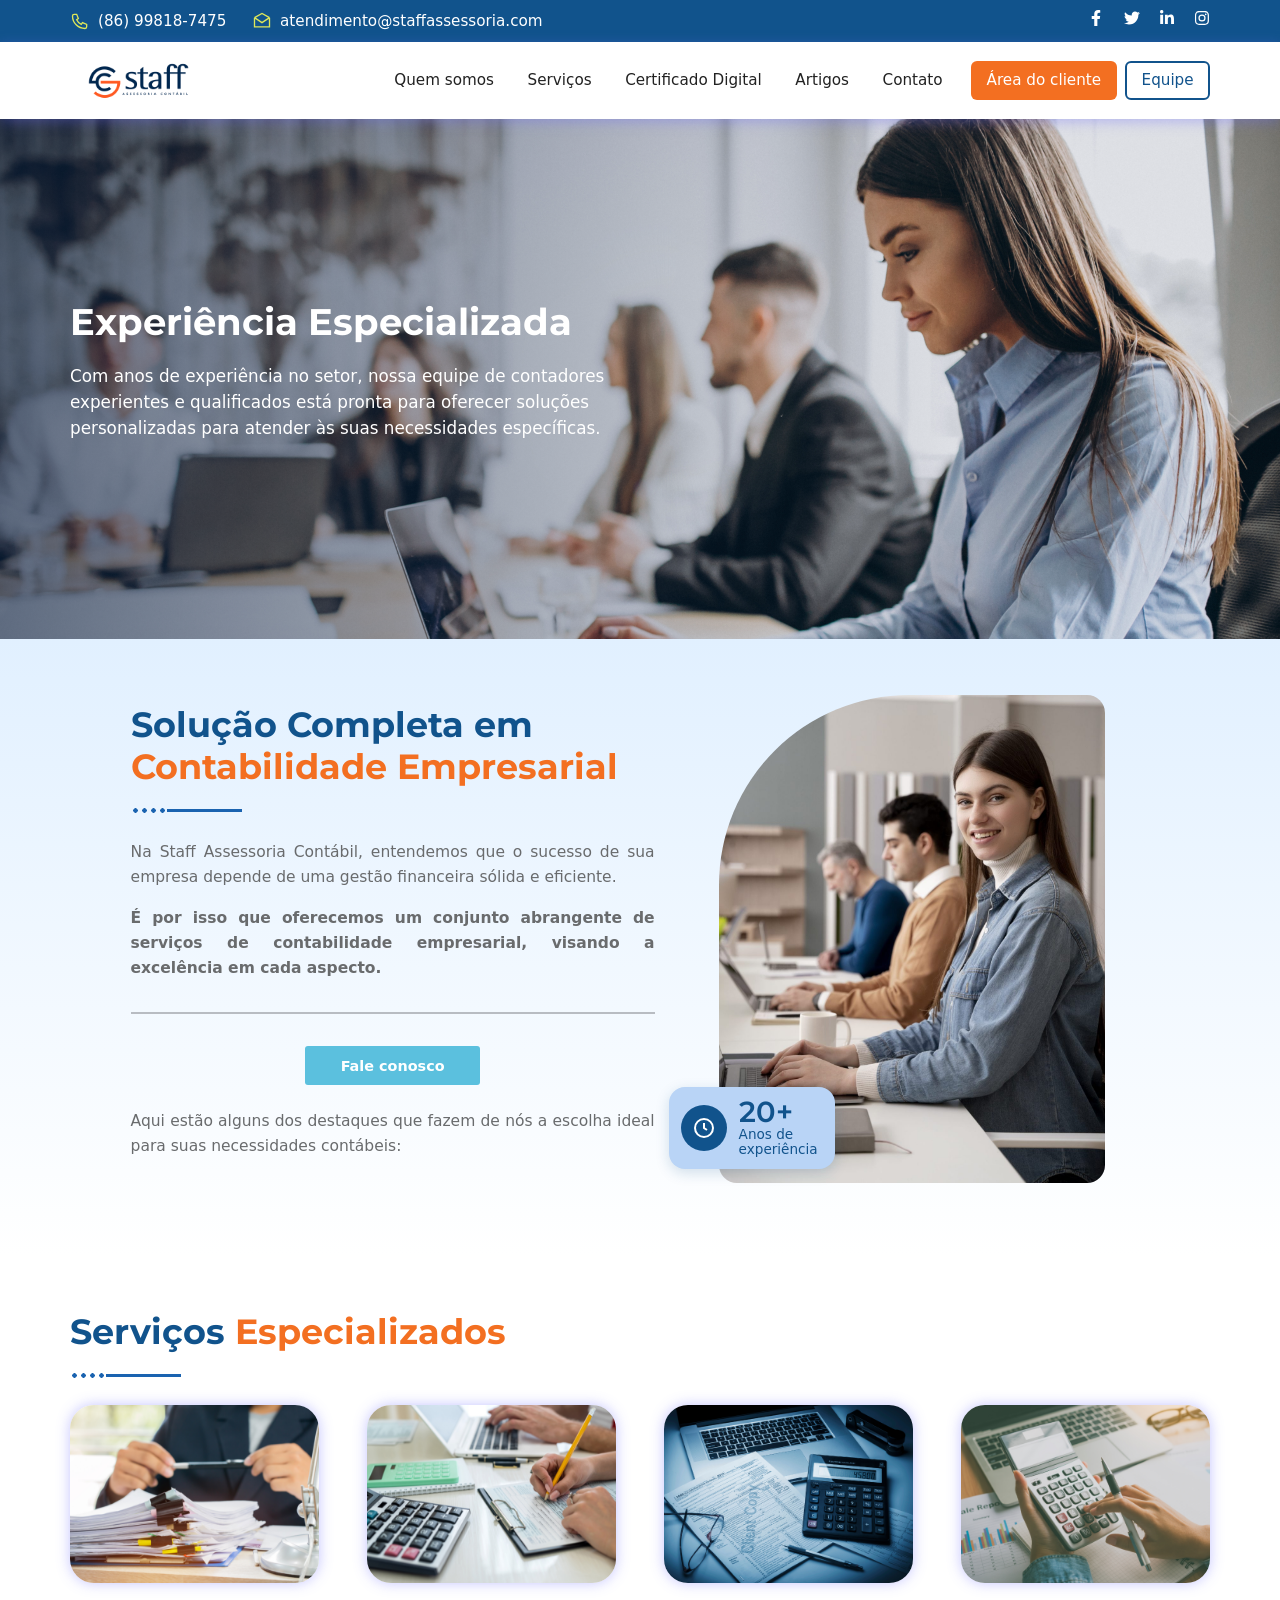
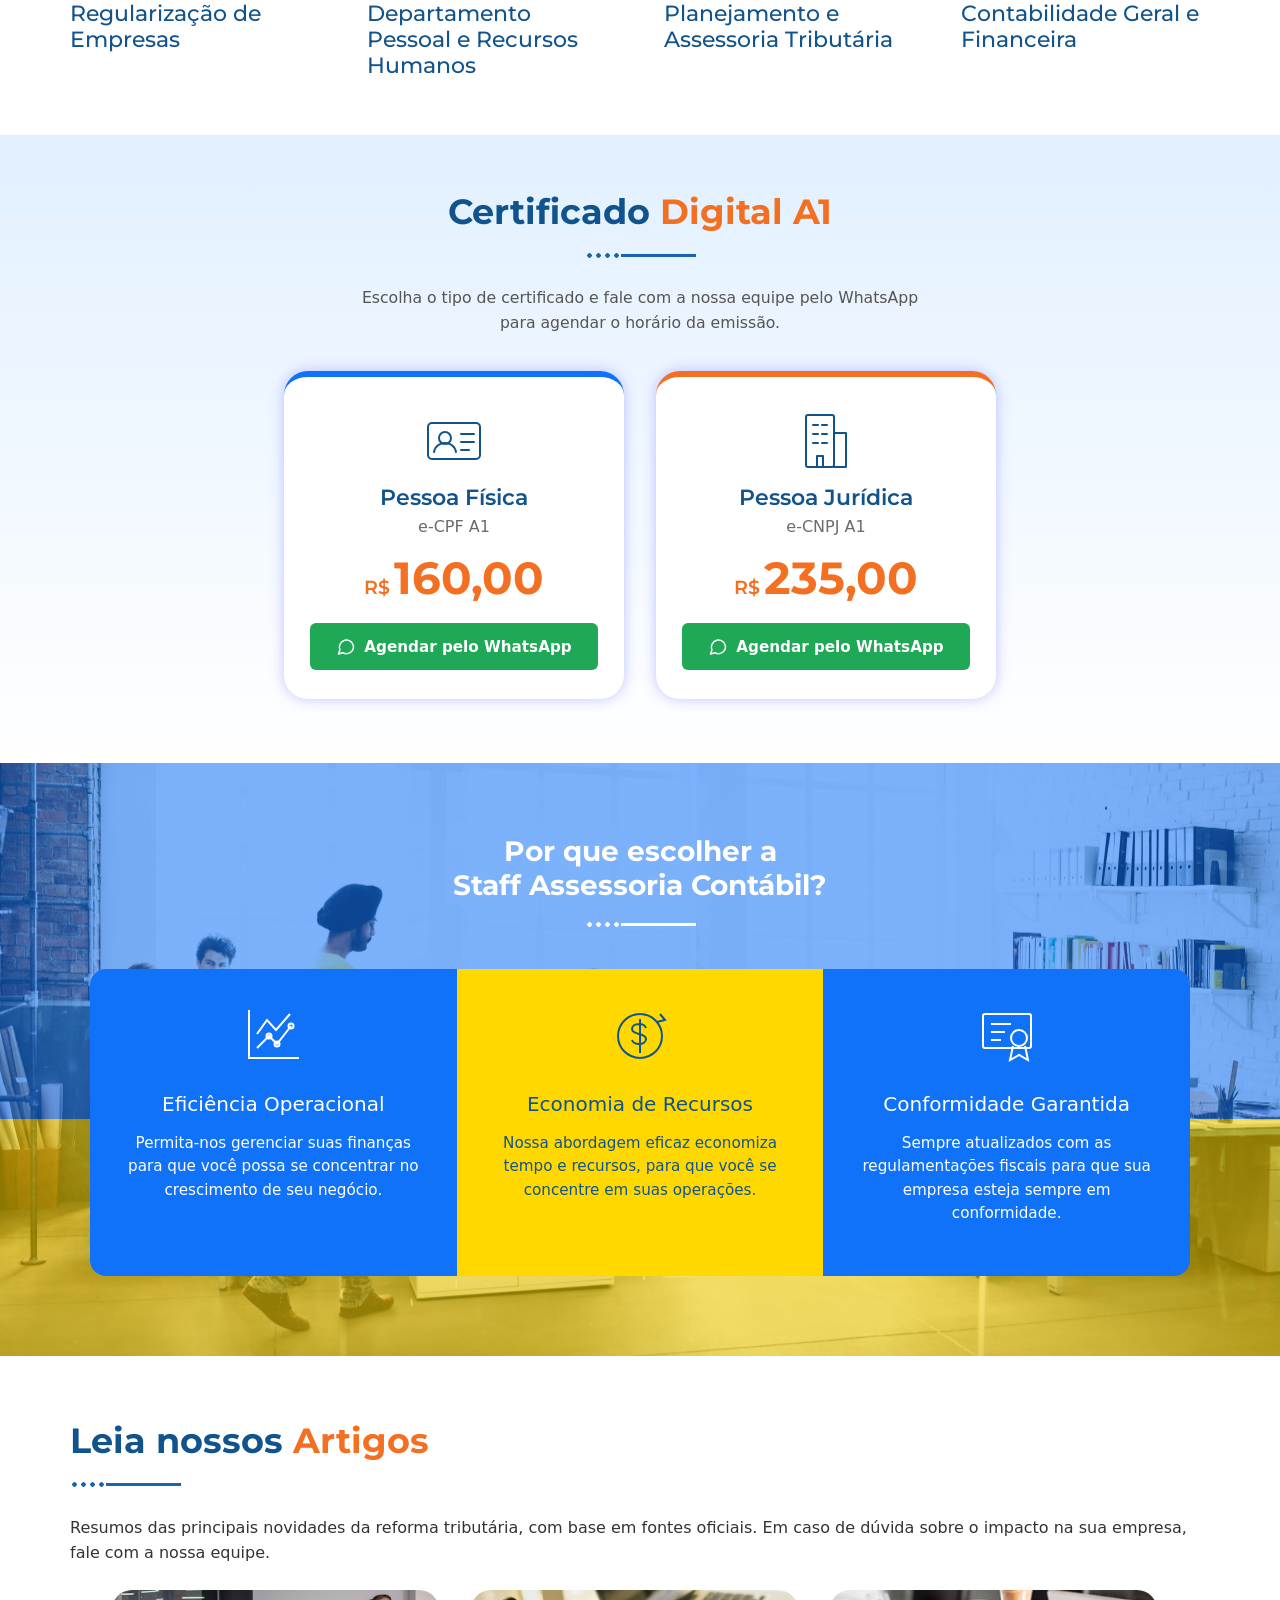
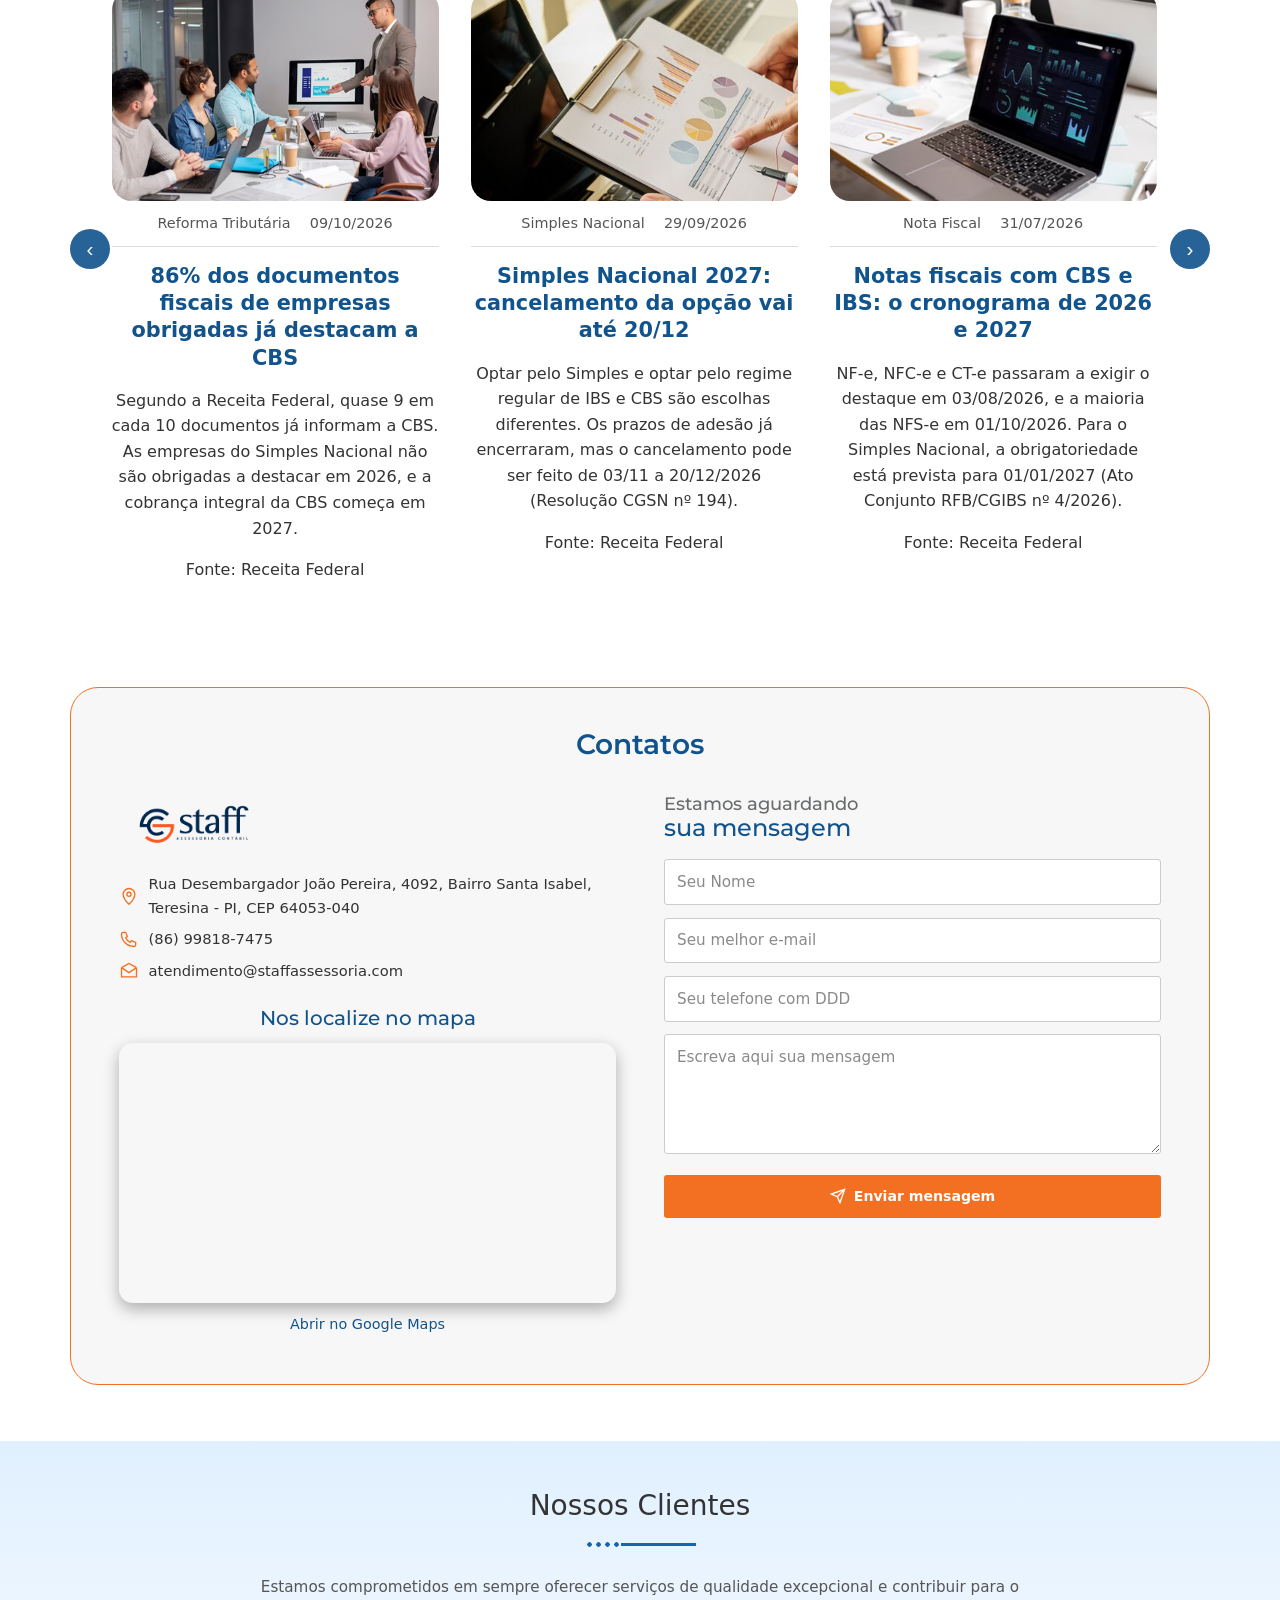
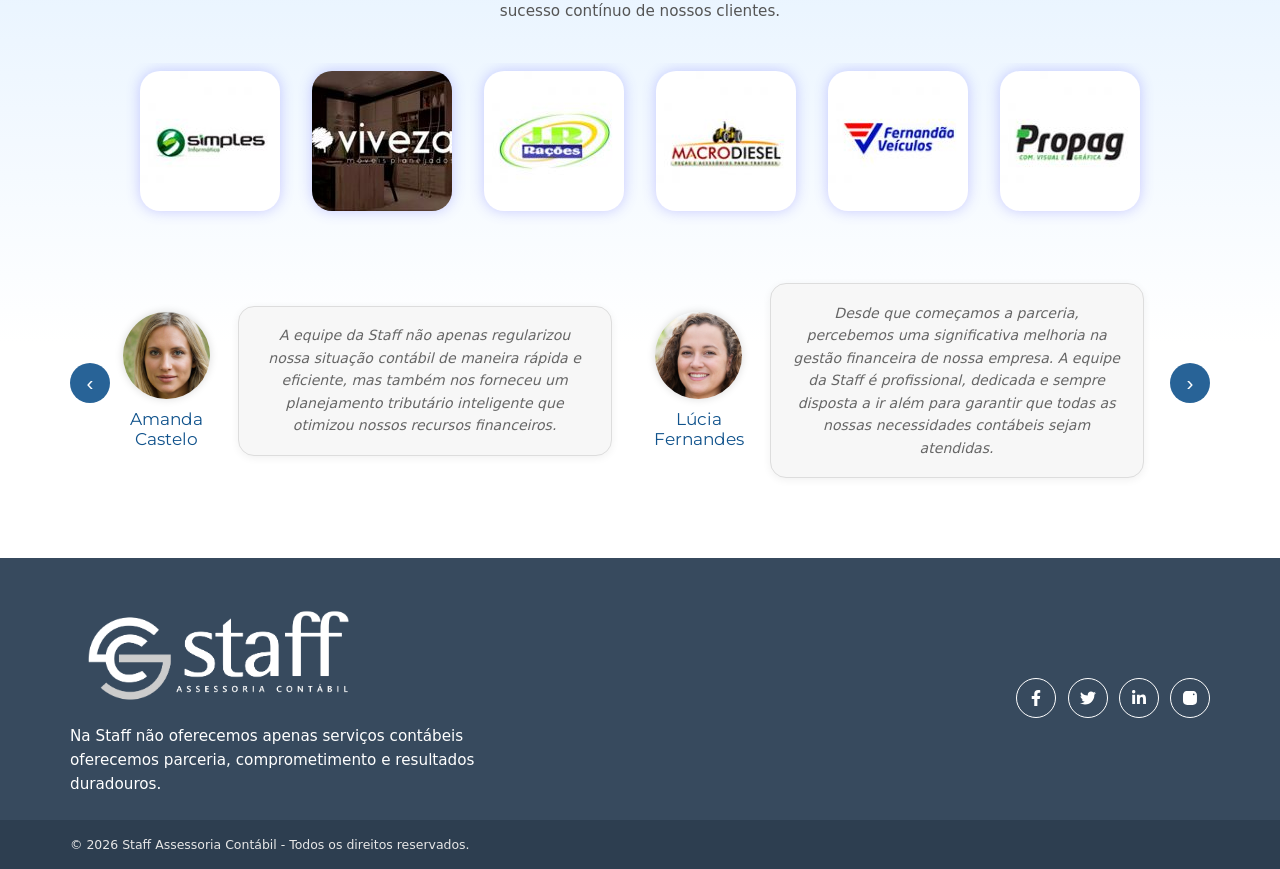
==== commit 818b93ed: "Add files via upload" ====
--- a/index.html
+++ b/index.html
@@ -177,38 +177,44 @@
       <div class="wrap">
         <h2 class="titulo">Leia nossos <em>Artigos</em></h2>
         <div class="traco" aria-hidden="true"></div>
+        <p class="intro-artigos">Resumos das principais novidades da reforma tributária, com base em fontes oficiais. Em caso de dúvida sobre o impacto na sua empresa, fale com a nossa equipe.</p>
         <div class="carrossel">
           <button class="seta esq" type="button" aria-label="Artigos anteriores">&#8249;</button>
           <div class="faixa">
-            <a class="post" href="https://staffassessoria.com/setor-de-franquias-cresce-143-com-faturamento-de-r-2114-bi-em-2022/" target="_blank" rel="noopener">
+            <a class="post" href="https://www.gov.br/receitafederal/pt-br/assuntos/noticias/2026/outubro/reforma-tributaria-86-dos-documentos-fiscais-de-empresas-obrigadas-ja-trazem-destaque-da-cbs" target="_blank" rel="noopener">
               <img src="assets/img/bl-2.png" alt="" loading="lazy">
-              <div class="meta"><span>Blog</span><span>06/12/2023</span></div>
-              <h3>Setor de franquias cresce 14,3% com faturamento de R$ 211,4 bi em 2022</h3>
-            </a>
-            <a class="post" href="https://staffassessoria.com/mercado-reduz-projecao-para-crescimento-da-economia-em-2023/" target="_blank" rel="noopener">
-              <img src="assets/img/bl-2.png" alt="" loading="lazy">
-              <div class="meta"><span>Blog</span><span>06/12/2023</span></div>
-              <h3>Mercado reduz projeção para crescimento da economia em 2023</h3>
-            </a>
-            <a class="post" href="https://staffassessoria.com/arrecadacao-federal-de-impostos-atinge-r-251-bilhoes-em-janeiro/" target="_blank" rel="noopener">
+              <div class="meta"><span>Reforma Tributária</span><span>09/10/2026</span></div>
+              <h3>86% dos documentos fiscais de empresas obrigadas já destacam a CBS</h3>
+              <p>Segundo a Receita Federal, quase 9 em cada 10 documentos já informam a CBS. As empresas do Simples Nacional não são obrigadas a destacar em 2026, e a cobrança integral da CBS começa em 2027.</p>
+              <span class="fonte">Fonte: Receita Federal</span>
+            </a>
+            <a class="post" href="https://www.gov.br/receitafederal/pt-br/assuntos/noticias/2026/setembro/simples-nacional-2027-entenda-os-novos-prazos-e-faca-sua-escolha-com-consciencia-e-tranquilidade" target="_blank" rel="noopener">
               <img src="assets/img/c-2.png" alt="" loading="lazy">
-              <div class="meta"><span>Blog</span><span>06/12/2023</span></div>
-              <h3>Arrecadação federal de impostos atinge R$ 251 bilhões em janeiro</h3>
-            </a>
-            <a class="post" href="https://staffassessoria.com/inflacao-deve-fechar-2023-em-539-indica-boletim-focus/" target="_blank" rel="noopener">
+              <div class="meta"><span>Simples Nacional</span><span>29/09/2026</span></div>
+              <h3>Simples Nacional 2027: cancelamento da opção vai até 20/12</h3>
+              <p>Optar pelo Simples e optar pelo regime regular de IBS e CBS são escolhas diferentes. Os prazos de adesão já encerraram, mas o cancelamento pode ser feito de 03/11 a 20/12/2026 (Resolução CGSN nº 194).</p>
+              <span class="fonte">Fonte: Receita Federal</span>
+            </a>
+            <a class="post" href="https://www.gov.br/receitafederal/pt-br/assuntos/noticias/2026/julho/receita-federal-e-comite-gestor-do-ibs-publicam-o-cronograma-de-implementacao-dos-documentos-fiscais-eletronicos-da-reforma-tributaria-do-consumo" target="_blank" rel="noopener">
               <img src="assets/img/bl-1-1.png" alt="" loading="lazy">
-              <div class="meta"><span>Blog</span><span>06/12/2023</span></div>
-              <h3>Inflação deve fechar 2023 em 5,39%, indica boletim Focus</h3>
-            </a>
-            <a class="post" href="https://staffassessoria.com/mercado-financeiro-eleva-projecao-da-inflacao-de-548-para-574/" target="_blank" rel="noopener">
+              <div class="meta"><span>Nota Fiscal</span><span>31/07/2026</span></div>
+              <h3>Notas fiscais com CBS e IBS: o cronograma de 2026 e 2027</h3>
+              <p>NF-e, NFC-e e CT-e passaram a exigir o destaque em 03/08/2026, e a maioria das NFS-e em 01/10/2026. Para o Simples Nacional, a obrigatoriedade está prevista para 01/01/2027 (Ato Conjunto RFB/CGIBS nº 4/2026).</p>
+              <span class="fonte">Fonte: Receita Federal</span>
+            </a>
+            <a class="post" href="https://www.planalto.gov.br/ccivil_03/leis/lcp/lcp227.htm" target="_blank" rel="noopener">
               <img src="assets/img/bl-4.png" alt="" loading="lazy">
-              <div class="meta"><span>Blog</span><span>06/12/2023</span></div>
-              <h3>Mercado financeiro eleva projeção da inflação de 5,48% para 5,74%</h3>
-            </a>
-            <a class="post" href="https://staffassessoria.com/inflacao-para-familias-com-renda-mais-baixa-fica-em-046-em-janeiro/" target="_blank" rel="noopener">
+              <div class="meta"><span>Legislação</span><span>13/01/2026</span></div>
+              <h3>Lei Complementar 227/2026 cria o Comitê Gestor do IBS</h3>
+              <p>A lei institui o Comitê Gestor do IBS, que administra o imposto em conjunto por estados, Distrito Federal e municípios, e altera pontos da LC 214/2025, que criou o IBS, a CBS e o Imposto Seletivo.</p>
+              <span class="fonte">Fonte: Planalto</span>
+            </a>
+            <a class="post" href="https://www.gov.br/receitafederal/pt-br/acesso-a-informacao/acoes-e-programas/programas-e-atividades/reforma-tributaria-do-consumo/entenda" target="_blank" rel="noopener">
               <img src="assets/img/c-3.png" alt="" loading="lazy">
-              <div class="meta"><span>Blog</span><span>06/12/2023</span></div>
-              <h3>Inflação para famílias com renda mais baixa fica em 0,46% em janeiro</h3>
+              <div class="meta"><span>Guia</span><span>2026 a 2033</span></div>
+              <h3>Reforma tributária do consumo: o calendário da transição</h3>
+              <p>2026 é ano de teste (CBS de 0,9% e IBS de 0,1%, compensados com PIS e Cofins). Em 2027 o PIS e a Cofins são extintos, o IPI é zerado e nasce o Imposto Seletivo. De 2029 a 2032 o ICMS e o ISS caem gradualmente, até 2033.</p>
+              <span class="fonte">Fonte: Receita Federal</span>
             </a>
           </div>
           <button class="seta dir" type="button" aria-label="Próximos artigos">&#8250;</button>
@@ -324,5 +330,6 @@
 
   <script src="assets/config.js"></script>
   <script src="assets/main.js"></script>
+  <script src="assets/chatbot.js"></script>
 </body>
 </html>
--- a/assets/style.css
+++ b/assets/style.css
@@ -1,300 +1,248 @@
-/* Site da Staff Assessoria Contábil (versão 2026-11-05).
-   Cores com contraste conferido: botão laranja (#c84b16) com texto branco = 4,6:1;
-   texto laranja (#b54314) sobre branco = 5,6:1. Não usar #f36f21 como fundo de texto branco (2,9:1). */
 :root {
   --azul: #11538c;
-  --azul-escuro: #0e3f6b;
-  --marinho: #0b2d4d;
-  --laranja: #f36f21;       /* só decoração (traços, ícones) */
-  --laranja-btn: #c84b16;   /* fundo de botão com texto branco */
-  --laranja-hover: #a93f12;
-  --laranja-texto: #b54314; /* texto laranja sobre fundo claro */
-  --claro: #eef5fc;
-  --texto: #1f2a37;
-  --cinza: #55606e;
-  --linha: #dde4ec;
-  --branco: #fff;
-  --raio: 16px;
-  --sombra: 0 10px 30px rgba(14, 63, 107, 0.10);
-  --fonte: "Montserrat", system-ui, -apple-system, "Segoe UI", sans-serif;
+  --azul-vivo: #1072f8;
+  --laranja: #f36f21;
+  --amarelo: #ffd800;
+  --claro: #e1f0ff;
+  --botao-claro: #5bc0de;
+  --texto: #333;
+  --cinza: #696b6d;
+  --rodape: #374a5e;
+  --mont: "Montserrat", system-ui, sans-serif;
+  --pop: "Poppins", system-ui, sans-serif;
+  --rob: "Roboto", system-ui, sans-serif;
 }
 
 *, *::before, *::after { box-sizing: border-box; }
-html { scroll-behavior: smooth; scroll-padding-top: 90px; -webkit-text-size-adjust: 100%; }
-body { min-height: 100vh; display: flex; flex-direction: column; margin: 0; font-family: var(--fonte); font-size: 16px; line-height: 1.65; color: var(--texto); background: var(--branco); overflow-x: hidden; }
+html { scroll-behavior: smooth; scroll-padding-top: 90px; }
+body { min-height: 100vh; display: flex; flex-direction: column; margin: 0; font-family: var(--rob); font-size: 16px; line-height: 1.6; color: var(--texto); background: #fff; }
 main { flex: 1; }
-img { max-width: 100%; height: auto; display: block; }
+img { max-width: 100%; display: block; }
 a { color: inherit; }
-:focus-visible { outline: 3px solid var(--laranja); outline-offset: 3px; border-radius: 4px; }
+:focus-visible { outline: 3px solid var(--laranja); outline-offset: 2px; }
 [hidden] { display: none !important; }
 
-.wrap { width: min(100% - 2rem, 1160px); margin-inline: auto; }
-.pular { position: absolute; left: -999px; top: 0; z-index: 100; background: var(--marinho); color: #fff; padding: 0.6rem 1rem; }
-.pular:focus { left: 1rem; top: 1rem; }
+.wrap { width: min(100% - 2rem, 1140px); margin-inline: auto; }
 
 h1, h2, h3 { margin: 0; line-height: 1.2; }
-.secao { padding: 5rem 0; }
-.cabeca { margin-bottom: 2.5rem; }
+.titulo { font-family: var(--mont); font-weight: 700; font-size: clamp(1.7rem, 3vw, 2.2rem); color: var(--azul); }
+.titulo em { font-style: normal; color: var(--laranja); }
+.traco { --tr: #1a63b0; display: flex; align-items: center; height: 9px; margin: 1.1rem 0 1.6rem; }
+.traco::before { content: ""; width: 36px; height: 9px; background: radial-gradient(circle, var(--tr) 2px, transparent 2.5px) 0 center / 9px 9px repeat-x; }
+.traco::after { content: ""; width: 75px; height: 3px; background: var(--tr); }
 .centro { text-align: center; }
-.centro .intro { margin-inline: auto; }
-.sobretitulo { margin: 0 0 0.6rem; font-size: 0.8rem; font-weight: 700; letter-spacing: 0.12em; text-transform: uppercase; color: var(--laranja-texto); }
-.sobretitulo::before { content: ""; display: inline-block; width: 22px; height: 3px; background: var(--laranja); border-radius: 2px; vertical-align: middle; margin-right: 0.55rem; }
-.centro .sobretitulo::after { content: ""; display: inline-block; width: 22px; height: 3px; background: var(--laranja); border-radius: 2px; vertical-align: middle; margin-left: 0.55rem; }
-.titulo { font-weight: 700; font-size: clamp(1.65rem, 3vw, 2.3rem); color: var(--azul-escuro); letter-spacing: -0.01em; text-wrap: balance; }
-.titulo em { font-style: normal; color: var(--laranja-texto); }
-.intro { max-width: 640px; color: var(--cinza); margin: 1rem 0 0; }
-
-/* Botões */
-.btn { display: inline-flex; align-items: center; justify-content: center; gap: 0.55rem; font: 600 0.95rem/1.2 var(--fonte); text-decoration: none; border: 2px solid transparent; border-radius: 10px; padding: 0.75rem 1.4rem; cursor: pointer; transition: background-color 0.2s, color 0.2s, border-color 0.2s, transform 0.2s; }
-.btn svg { width: 18px; height: 18px; fill: none; stroke: currentColor; stroke-width: 2; stroke-linecap: round; stroke-linejoin: round; flex: none; }
-.btn:hover { transform: translateY(-1px); }
-.btn-grande { padding: 0.95rem 1.7rem; font-size: 1rem; }
-.btn-laranja { background: var(--laranja-btn); color: #fff; }
-.btn-laranja:hover { background: var(--laranja-hover); }
-.btn-azul { background: var(--azul); color: #fff; }
-.btn-azul:hover { background: var(--azul-escuro); }
-.btn-vazado { border-color: rgba(255, 255, 255, 0.85); color: #fff; background: rgba(255, 255, 255, 0.06); }
-.btn-vazado:hover { background: #fff; color: var(--azul-escuro); }
+.centro .traco { margin-inline: auto; width: fit-content; }
 
 /* Barra de contato */
-.barra { background: var(--marinho); color: #e8f0f8; font-size: 0.85rem; }
-.barra .wrap { display: flex; align-items: center; justify-content: space-between; min-height: 40px; gap: 1rem; }
-.barra ul { list-style: none; margin: 0; padding: 0; display: flex; gap: 1.5rem; }
-.barra li { display: flex; align-items: center; gap: 0.45rem; }
-.barra-contatos svg { width: 16px; height: 16px; fill: none; stroke: var(--laranja); stroke-width: 1.8; stroke-linecap: round; stroke-linejoin: round; }
+.barra { background: var(--azul); color: #fff; font-family: var(--pop); font-size: 0.95rem; }
+.barra .wrap { display: flex; align-items: center; justify-content: space-between; min-height: 42px; gap: 1rem; flex-wrap: wrap; }
+.barra ul { list-style: none; margin: 0; padding: 0; display: flex; gap: 1.6rem; flex-wrap: wrap; }
+.barra li { display: flex; align-items: center; gap: 0.5rem; }
+.barra li svg { width: 20px; height: 20px; fill: none; stroke: #dfe85a; stroke-width: 1.6; }
 .barra a { text-decoration: none; }
-.barra a:hover { text-decoration: underline; }
-.barra .redes { gap: 1rem; }
-.barra .redes svg { fill: currentColor; width: 15px; height: 15px; }
+.barra .redes { gap: 1.2rem; }
+.barra .redes svg { fill: #fff; stroke: none; width: 16px; height: 16px; }
 
 /* Cabeçalho */
-.topo { position: sticky; top: 0; z-index: 20; background: rgba(255, 255, 255, 0.97); border-bottom: 1px solid var(--linha); backdrop-filter: saturate(1.4) blur(8px); }
-.topo .wrap { display: flex; align-items: center; gap: 1rem; min-height: 74px; }
+.topo { position: sticky; top: 0; z-index: 20; background: #fff; box-shadow: 0 3px 12px rgba(110, 110, 255, 0.35); }
+.topo .wrap { display: flex; align-items: center; gap: 1rem; min-height: 77px; }
 .marca { display: block; margin-right: auto; line-height: 0; }
-.marca img { height: 52px; width: auto; }
-.menu { display: flex; align-items: center; gap: 0.15rem; font-weight: 500; font-size: 0.92rem; }
-.menu a { text-decoration: none; padding: 0.5rem 0.8rem; color: var(--texto); border-radius: 8px; }
-.menu a:not(.btn):hover { color: var(--azul); background: var(--claro); }
-.menu .btn-menu { margin-left: 0.6rem; padding: 0.6rem 1.1rem; color: #fff; }
-.menu .btn-menu:hover { color: #fff; background: var(--laranja-hover); }
-.menu .link-equipe { color: var(--cinza); font-size: 0.85rem; }
-.hamb { display: none; margin-left: auto; background: #fff; border: 1px solid var(--linha); border-radius: 10px; width: 46px; height: 46px; padding: 0; cursor: pointer; }
-.hamb span { display: block; width: 22px; height: 2px; background: var(--azul-escuro); margin: 5px auto; border-radius: 2px; transition: transform 0.2s, opacity 0.2s; }
-.hamb[aria-expanded="true"] span:nth-child(1) { transform: translateY(7px) rotate(45deg); }
-.hamb[aria-expanded="true"] span:nth-child(2) { opacity: 0; }
-.hamb[aria-expanded="true"] span:nth-child(3) { transform: translateY(-7px) rotate(-45deg); }
-
-/* Topo da página (hero) */
-.hero { position: relative; min-height: 560px; display: flex; align-items: center; overflow: hidden; background: var(--marinho); color: #fff; }
-.hero-fotos { position: absolute; inset: 0; }
-/* Fotos 1600x750 com a pessoa principal à direita: enquadramento em 75% (horizontal) e 15% (vertical) para não cortar a cabeça em telas largas. */
-.slide { position: absolute; inset: 0; background-size: cover; background-position: 75% 15%; opacity: 0; transition: opacity 1.2s ease; }
+.marca img { height: 58px; width: auto; }
+.menu { display: flex; align-items: center; gap: 0.2rem; font-family: var(--pop); font-weight: 500; font-size: 0.95rem; }
+.menu a { text-decoration: none; padding: 0.5rem 0.95rem; color: #222; }
+.menu a:hover { color: var(--azul); }
+.menu .botao-menu { background: var(--laranja); color: #fff; border-radius: 6px; padding: 0.45rem 1rem; margin-left: 0.6rem; }
+.menu .botao-menu:hover { background: #d95c12; color: #fff; }
+.menu .link-equipe { border: 2px solid var(--azul); border-radius: 6px; padding: 0.35rem 0.9rem; color: var(--azul); margin-left: 0.3rem; }
+.hamb { display: none; margin-left: auto; background: #fff; border: 1px solid #ccc; border-radius: 4px; padding: 0.45rem 0.6rem; cursor: pointer; }
+.hamb span { display: block; width: 22px; height: 2px; background: #555; margin: 4px 0; }
+
+/* Carrossel principal */
+.hero { position: relative; height: 520px; overflow: hidden; background: #234; }
+.slide { position: absolute; inset: 0; background-size: cover; background-position: center; opacity: 0; transition: opacity 0.9s ease; display: flex; align-items: center; }
 .slide.ativo { opacity: 1; }
-.hero-fotos::after { content: ""; position: absolute; inset: 0; background: linear-gradient(90deg, rgba(8, 33, 58, 0.92) 0%, rgba(8, 33, 58, 0.78) 45%, rgba(8, 33, 58, 0.2) 100%); }
-.hero-texto { position: relative; padding: 4.5rem 0; }
-.hero .sobretitulo { color: #ffb489; }
-.hero h1 { font-weight: 700; font-size: clamp(2rem, 4.4vw, 3.2rem); line-height: 1.12; max-width: 17ch; letter-spacing: -0.02em; text-wrap: balance; }
-.hero-sub { max-width: 560px; font-size: 1.1rem; color: #dbe7f3; margin: 1.3rem 0 2rem; }
-.hero-sub strong { color: #fff; font-weight: 600; }
-.hero-botoes { display: flex; flex-wrap: wrap; gap: 0.8rem; }
-
-/* Faixa de números */
-.numeros { position: relative; z-index: 2; margin-top: -2.5rem; }
-.numeros .wrap { display: grid; grid-template-columns: repeat(3, 1fr); background: #fff; border-radius: var(--raio); box-shadow: var(--sombra); border: 1px solid var(--linha); }
-.numero { padding: 1.5rem 1.6rem; display: flex; flex-direction: column; gap: 0.2rem; }
-.numero + .numero { border-left: 1px solid var(--linha); }
-.numero b { font-size: 1.25rem; color: var(--azul-escuro); font-weight: 700; }
-.numero span { font-size: 0.9rem; color: var(--cinza); }
-
-/* Quem somos */
-.solucao .wrap { display: grid; grid-template-columns: 1.1fr 0.9fr; gap: 4rem; align-items: center; }
-.solucao .texto p { color: var(--cinza); margin: 1rem 0 0; }
-.checks { list-style: none; padding: 0; margin: 1.5rem 0 2rem; display: grid; gap: 0.7rem; }
-.checks li { position: relative; padding-left: 2rem; font-weight: 500; }
-.checks li::before { content: ""; position: absolute; left: 0; top: 0.2rem; width: 1.3rem; height: 1.3rem; border-radius: 50%; background: var(--claro) url("data:image/svg+xml,%3Csvg xmlns='http://www.w3.org/2000/svg' viewBox='0 0 24 24'%3E%3Cpath d='M6 12l4 4 8-9' fill='none' stroke='%2311538c' stroke-width='3' stroke-linecap='round' stroke-linejoin='round'/%3E%3C/svg%3E") center / 0.8rem no-repeat; }
-.foto-arco { position: relative; max-width: 400px; justify-self: center; }
-.foto-arco img { width: 100%; height: 500px; object-fit: cover; border-radius: 200px 24px 24px 24px; }
-.foto-arco::before { content: ""; position: absolute; inset: 22px -22px -22px 22px; border: 2px solid var(--laranja); border-radius: 200px 24px 24px 24px; z-index: -1; opacity: 0.5; }
-.foto-arco { isolation: isolate; }
-.selo { position: absolute; left: -40px; bottom: 28px; background: #fff; border-radius: 14px; padding: 0.8rem 1.2rem 0.8rem 0.8rem; display: flex; align-items: center; gap: 0.75rem; color: var(--azul-escuro); box-shadow: var(--sombra); }
+.slide::before { content: ""; position: absolute; inset: 0; background: linear-gradient(90deg, rgba(10, 30, 60, 0.62), rgba(10, 30, 60, 0.1) 75%); }
+.slide .wrap { position: relative; color: #fff; }
+.slide h2 { font-family: var(--mont); font-weight: 700; font-size: clamp(1.7rem, 3vw, 2.3rem); margin-bottom: 1.2rem; }
+.slide p { max-width: 540px; font-size: 1.05rem; line-height: 1.55; }
+
+/* Solução completa */
+.solucao { background: linear-gradient(var(--claro), #fff); padding: 3.5rem 0 4.5rem; }
+.solucao .wrap { display: grid; grid-template-columns: 1.1fr 0.9fr; gap: 3rem; align-items: center; }
+.solucao .texto { max-width: 540px; margin-left: auto; padding-right: 1rem; }
+.solucao p { color: var(--cinza); font-size: 0.97rem; text-align: justify; margin: 0 0 1rem; }
+.solucao hr { border: 0; border-top: 2px solid #b8bcc2; margin: 2rem 0; }
+.btn-claro { display: block; width: fit-content; margin: 0 auto 1.5rem; background: var(--botao-claro); color: #fff; font: 600 0.9rem var(--rob); text-decoration: none; padding: 0.7rem 2.2rem; border-radius: 3px; }
+.btn-claro:hover { background: #3fa9ca; }
+.foto-arco { position: relative; max-width: 386px; }
+.foto-arco img { width: 100%; height: 488px; object-fit: cover; border-radius: 190px 18px 18px 18px; }
+.selo { position: absolute; left: -50px; bottom: 14px; background: #b9d4f6; border-radius: 16px; padding: 0.7rem 1.1rem 0.7rem 0.8rem; display: flex; align-items: center; gap: 0.7rem; color: var(--azul); box-shadow: 0 4px 14px rgba(17, 83, 140, 0.18); }
 .selo .roda { width: 46px; height: 46px; border-radius: 50%; background: var(--azul); display: grid; place-items: center; }
 .selo .roda svg { width: 24px; height: 24px; fill: none; stroke: #fff; stroke-width: 2; }
-.selo b { font-size: 1.7rem; line-height: 1; display: block; font-weight: 700; }
-.selo span { font-size: 0.8rem; line-height: 1.2; display: block; color: var(--cinza); }
+.selo b { font-family: var(--mont); font-size: 1.8rem; line-height: 1; display: block; font-weight: 600; }
+.selo span { font-size: 0.85rem; line-height: 1.15; display: block; }
 
 /* Serviços */
-.servicos { background: var(--claro); }
-.grade-servicos { display: grid; grid-template-columns: repeat(4, 1fr); gap: 1.5rem; }
-.servico { background: #fff; border-radius: var(--raio); overflow: hidden; border: 1px solid var(--linha); display: flex; flex-direction: column; transition: transform 0.25s, box-shadow 0.25s; }
-.servico:hover { transform: translateY(-4px); box-shadow: var(--sombra); }
-.servico img { width: 100%; aspect-ratio: 4 / 3; object-fit: cover; }
-.servico-corpo { padding: 1.3rem 1.3rem 1.5rem; border-top: 3px solid var(--laranja); }
-.servico h3 { font-weight: 700; font-size: 1.1rem; color: var(--azul-escuro); }
-.servico p { margin: 0.6rem 0 0; font-size: 0.92rem; color: var(--cinza); }
-
-/* Por que a Staff */
-.porque { background: var(--marinho); color: #fff; position: relative; overflow: hidden; }
-.porque::before { content: ""; position: absolute; width: 520px; height: 520px; right: -160px; top: -200px; border-radius: 50%; background: radial-gradient(circle, rgba(243, 111, 33, 0.22), transparent 65%); }
+.servicos { padding: 3.5rem 0 3.5rem; }
+.grade-servicos { display: grid; grid-template-columns: repeat(4, 1fr); gap: 3rem; margin-top: 0.5rem; }
+.servico img { width: 100%; aspect-ratio: 238 / 178; object-fit: cover; border-radius: 24px; box-shadow: 0 0 14px rgba(90, 90, 255, 0.35); }
+.servico h3 { font-family: var(--mont); font-weight: 500; font-size: 1.35rem; color: var(--azul); margin-top: 1.1rem; }
+
+/* Certificado digital */
+.certificado { padding: 3.5rem 0 4rem; background: linear-gradient(var(--claro), #fff); }
+.certificado .intro { max-width: 560px; margin: 0 auto 2.2rem; color: #555; font-size: 0.98rem; }
+.cert-grade { display: grid; grid-template-columns: repeat(2, minmax(0, 340px)); gap: 2rem; justify-content: center; }
+.cert-card { background: #fff; border-radius: 24px; padding: 2rem 1.6rem 1.8rem; box-shadow: 0 0 14px rgba(90, 90, 255, 0.35); display: flex; flex-direction: column; align-items: center; border-top: 6px solid var(--azul-vivo); }
+.cert-card.destaque { border-top-color: var(--laranja); }
+.cert-card svg { width: 64px; height: 64px; fill: none; stroke: var(--azul); stroke-width: 2; stroke-linecap: round; stroke-linejoin: round; margin-bottom: 0.8rem; }
+.cert-card h3 { font-family: var(--mont); font-weight: 600; font-size: 1.35rem; color: var(--azul); }
+.cert-tipo { margin: 0.2rem 0 1rem; color: var(--cinza); font-weight: 500; }
+.cert-preco { margin: 0 0 1.4rem; font-family: var(--mont); color: var(--laranja); line-height: 1; }
+.cert-preco span { font-size: 1.2rem; font-weight: 600; }
+.cert-preco b { font-size: 2.8rem; font-weight: 700; }
+.cert-btn { display: flex; align-items: center; justify-content: center; gap: 0.5rem; width: 100%; background: #1fa855; color: #fff; text-decoration: none; font: 600 0.95rem var(--rob); padding: 0.85rem 1rem; border-radius: 6px; }
+.cert-btn:hover { background: #178a45; }
+.cert-card .cert-btn svg { width: 20px; height: 20px; margin: 0; stroke: #fff; stroke-width: 1.8; }
+
+/* Por que escolher */
+.porque {
+  position: relative; padding: 4.5rem 0 5rem; color: #fff;
+  background: url("img/grupo-de-mergulhadores-de-pessoas-esta-trabalhando-no-escritorio-min-scaled.jpg") center / cover;
+}
+.porque::before { content: ""; position: absolute; inset: 0; background: linear-gradient(rgba(16, 114, 248, 0.55) 0 60%, rgba(255, 216, 0, 0.55) 60% 100%); }
 .porque .wrap { position: relative; }
-.porque .titulo { color: #fff; }
-.porque .titulo em { color: #ffb489; }
-.porque .sobretitulo { color: #ffb489; }
-.caixas { display: grid; grid-template-columns: repeat(3, 1fr); gap: 1.5rem; }
-.caixa { padding: 2rem 1.8rem; background: rgba(255, 255, 255, 0.06); border: 1px solid rgba(255, 255, 255, 0.14); border-radius: var(--raio); transition: background-color 0.25s; }
-.caixa:hover { background: rgba(255, 255, 255, 0.1); }
-.caixa .icone { width: 60px; height: 60px; border-radius: 14px; background: var(--laranja-btn); display: grid; place-items: center; margin-bottom: 1.3rem; }
-.caixa svg { width: 32px; height: 32px; fill: none; stroke: #fff; stroke-width: 4; stroke-linecap: round; stroke-linejoin: round; }
-.caixa h3 { font-weight: 700; font-size: 1.15rem; margin-bottom: 0.6rem; }
-.caixa p { margin: 0; font-size: 0.95rem; color: #c9d8e8; }
-
-/* Carrosséis */
-.carrossel { position: relative; }
-.faixa { display: flex; gap: 1.5rem; overflow-x: auto; scroll-snap-type: x mandatory; scrollbar-width: none; padding: 0.5rem 0.25rem 1.2rem; }
+.porque h2 { font-family: var(--mont); font-weight: 700; font-size: 1.75rem; max-width: 22ch; margin-inline: auto; }
+.porque .traco { --tr: #fff; }
+.caixas { display: grid; grid-template-columns: repeat(3, 1fr); width: min(100%, 1100px); margin: 2.5rem auto 0; }
+.caixa { padding: 2.2rem 2rem; text-align: center; background: var(--azul-vivo); color: #fff; min-height: 307px; font-family: var(--pop); }
+.caixa:first-child { border-radius: 16px 0 0 16px; }
+.caixa:last-child { border-radius: 0 16px 16px 0; }
+.caixa.amarela { background: var(--amarelo); color: var(--azul); }
+.caixa svg { width: 64px; height: 64px; fill: none; stroke: currentColor; stroke-width: 2; margin: 0 auto 1rem; }
+.caixa h3 { font-weight: 500; font-size: 1.25rem; margin-bottom: 1rem; }
+.caixa p { font-size: 0.95rem; line-height: 1.55; }
+
+/* Carrosséis de rolagem */
+.carrossel { position: relative; padding-inline: 2.6rem; }
+.faixa { display: flex; gap: 2rem; overflow-x: auto; scroll-snap-type: x mandatory; scrollbar-width: none; padding: 0.5rem 0.25rem 1rem; }
 .faixa::-webkit-scrollbar { display: none; }
 .faixa > * { scroll-snap-align: start; flex: 0 0 auto; }
-.seta { position: absolute; top: 38%; width: 46px; height: 46px; border-radius: 50%; border: 1px solid var(--linha); background: #fff; color: var(--azul-escuro); cursor: pointer; z-index: 2; display: grid; place-items: center; box-shadow: var(--sombra); transition: background-color 0.2s, color 0.2s; }
-.seta svg { width: 20px; height: 20px; fill: none; stroke: currentColor; stroke-width: 2.4; stroke-linecap: round; stroke-linejoin: round; }
-.seta:hover { background: var(--azul); color: #fff; }
-.seta.esq { left: -22px; }
-.seta.dir { right: -22px; }
+.seta { position: absolute; top: 40%; width: 40px; height: 40px; border-radius: 50%; border: 0; background: rgba(17, 83, 140, 0.9); color: #fff; font-size: 1.3rem; cursor: pointer; z-index: 2; }
+.seta:hover { background: var(--laranja); }
+.seta.esq { left: 0; }
+.seta.dir { right: 0; }
 
 /* Artigos */
-.post { width: min(340px, 80vw); text-decoration: none; display: flex; flex-direction: column; background: #fff; border: 1px solid var(--linha); border-radius: var(--raio); overflow: hidden; transition: box-shadow 0.25s, transform 0.25s; }
-.post:hover { box-shadow: var(--sombra); transform: translateY(-3px); }
-.post img { width: 100%; aspect-ratio: 16 / 10; object-fit: cover; }
-.post-corpo { padding: 1.1rem 1.2rem 1.4rem; }
-.post .meta { font-size: 0.8rem; color: var(--cinza); font-weight: 500; }
-.post h3 { margin-top: 0.4rem; font-weight: 600; font-size: 1.05rem; line-height: 1.4; color: var(--azul-escuro); }
-.post:hover h3 { color: var(--laranja-texto); }
-
-/* Clientes e depoimentos */
-.clientes { background: var(--claro); }
-.logos { display: grid; grid-template-columns: repeat(6, 1fr); gap: 1.2rem; margin-bottom: 3.5rem; }
-.logos img { width: 100%; max-width: 140px; justify-self: center; aspect-ratio: 1; object-fit: contain; border-radius: var(--raio); background: #fff; border: 1px solid var(--linha); padding: 0.4rem; }
-.depo { width: min(470px, 82vw); margin: 0; background: #fff; border: 1px solid var(--linha); border-radius: var(--raio); padding: 1.6rem 1.6rem 1.4rem; display: flex; flex-direction: column; justify-content: space-between; gap: 1.2rem; }
-.depo blockquote { margin: 0; color: var(--texto); font-size: 0.95rem; line-height: 1.65; position: relative; padding-top: 1.6rem; }
-.depo blockquote::before { content: "\201C"; position: absolute; top: -0.9rem; left: -0.2rem; font-size: 3.6rem; line-height: 1; color: var(--laranja); font-weight: 700; }
-.depo figcaption { display: flex; align-items: center; gap: 0.8rem; font-weight: 600; color: var(--azul-escuro); }
-.depo figcaption img { width: 56px; height: 56px; border-radius: 50%; object-fit: cover; }
+.artigos { padding: 4rem 0; }
+.post { width: min(327px, 82vw); text-align: center; text-decoration: none; display: block; }
+.post img { width: 100%; aspect-ratio: 327 / 211; object-fit: cover; border-radius: 20px; }
+.post .meta { display: flex; justify-content: center; gap: 1.2rem; font-size: 0.9rem; color: #555; padding: 0.7rem 0; border-bottom: 1px solid #ddd; margin-bottom: 1rem; }
+.post h3 { font-family: var(--pop); font-weight: 600; font-size: 1.3rem; line-height: 1.3; color: var(--azul); }
+.post:hover h3 { color: var(--laranja); }
 
 /* Contatos */
-.contatos .quadro { display: grid; grid-template-columns: 1fr 1fr; gap: 3rem; background: #fff; border: 1px solid var(--linha); border-radius: 24px; padding: 3rem; box-shadow: var(--sombra); }
-.lista-contato { list-style: none; padding: 0; margin: 1.8rem 0; display: grid; gap: 0.9rem; font-weight: 500; font-size: 0.95rem; }
-.lista-contato li { display: flex; align-items: flex-start; gap: 0.75rem; }
-.lista-contato svg { width: 38px; height: 38px; padding: 9px; flex: none; border-radius: 10px; background: var(--claro); fill: none; stroke: var(--azul); stroke-width: 1.8; stroke-linecap: round; stroke-linejoin: round; }
-.lista-contato li > :last-child { padding-top: 0.45rem; min-width: 0; overflow-wrap: anywhere; }
-.lista-contato a { text-decoration: none; }
-.lista-contato a:hover { color: var(--azul); text-decoration: underline; }
-.mapa iframe { display: block; width: 100%; height: 240px; border: 0; border-radius: 14px; }
-.mapa a { display: inline-block; margin-top: 0.6rem; font-size: 0.9rem; font-weight: 600; color: var(--azul); }
-.msg { background: var(--claro); border-radius: var(--raio); padding: 2rem; }
-.msg h3 { font-weight: 700; font-size: 1.3rem; color: var(--azul-escuro); margin-bottom: 1.2rem; }
-form.campos { display: grid; gap: 1rem; }
-.campo label { display: block; font-size: 0.88rem; font-weight: 600; margin-bottom: 0.35rem; color: var(--texto); }
-.campo label small { font-weight: 400; color: var(--cinza); }
-.campo input, .campo textarea { width: 100%; font: 400 1rem var(--fonte); color: var(--texto); background: #fff; border: 1px solid #c3ccd6; border-radius: 10px; padding: 0.8rem 0.9rem; transition: border-color 0.2s, box-shadow 0.2s; }
-.campo input:focus, .campo textarea:focus { outline: none; border-color: var(--azul); box-shadow: 0 0 0 3px rgba(17, 83, 140, 0.18); }
-.campo textarea { min-height: 8rem; resize: vertical; }
-.campo input::placeholder, .campo textarea::placeholder { color: #7a8491; }
-form.campos .btn { width: 100%; }
-.aviso { margin: 0; padding: 0.7rem 0.9rem; border-left: 4px solid var(--laranja-btn); background: #fff; border-radius: 6px; font-size: 0.92rem; }
-/* nome antigo do botão (área da equipe) */
-.btn-env { display: inline-flex; align-items: center; justify-content: center; gap: 0.5rem; width: 100%; background: var(--laranja-btn); color: #fff; border: 0; font: 600 1rem var(--fonte); padding: 0.9rem 1rem; border-radius: 10px; cursor: pointer; }
-.btn-env:hover { background: var(--laranja-hover); }
+.contatos { padding: 1.5rem 0 3.5rem; }
+.contatos .quadro { border: 1px solid var(--laranja); border-radius: 28px; background: #f7f7f7; padding: 2.5rem 3rem 3rem; }
+.contatos h2 { font-family: var(--mont); font-weight: 600; font-size: 1.75rem; color: var(--azul); text-align: center; margin-bottom: 2rem; }
+.contato-grid { display: grid; grid-template-columns: 1fr 1fr; gap: 3rem; align-items: start; }
+.dados .logo { width: 150px; margin-bottom: 1rem; }
+.dados ul { list-style: none; padding: 0; margin: 0 0 1.5rem; display: grid; gap: 0.5rem; font-weight: 500; font-size: 0.92rem; }
+.dados li { display: flex; align-items: center; gap: 0.6rem; }
+.dados li svg { width: 20px; height: 20px; flex: none; fill: none; stroke: var(--laranja); stroke-width: 1.6; }
+.dados a { text-decoration: none; }
+.dados h3 { font-family: var(--mont); font-weight: 500; font-size: 1.25rem; color: var(--azul); text-align: center; margin-bottom: 0.8rem; }
+.dados .mapa iframe { display: block; width: 100%; height: 260px; border: 0; border-radius: 14px; box-shadow: 0 6px 16px rgba(0, 0, 0, 0.3); }
+.dados .mapa a { display: block; margin-top: 0.6rem; text-align: center; font-size: 0.9rem; color: var(--azul); }
+.msg h3 { font-family: var(--mont); font-weight: 500; font-size: 1.1rem; color: var(--cinza); line-height: 1.2; margin-bottom: 1rem; }
+.msg h3 strong { display: block; font-size: 1.5rem; color: var(--azul); font-weight: 500; }
+form.campos { display: grid; gap: 0.8rem; }
+.campo input, .campo textarea { width: 100%; font: 400 0.95rem var(--rob); color: var(--texto); background: #fff; border: 1px solid #ccc; border-radius: 3px; padding: 0.8rem 0.75rem; }
+.campo textarea { min-height: 7.5rem; resize: vertical; }
+.campo input::placeholder, .campo textarea::placeholder { color: #8a8a8a; }
+.btn-env { background: var(--laranja); color: #fff; border: 0; font: 600 0.88rem var(--rob); padding: 0.85rem 1rem; border-radius: 3px; cursor: pointer; display: flex; justify-content: center; align-items: center; gap: 0.5rem; }
+.btn-env:hover { background: #d95c12; }
+.btn-env svg { width: 16px; height: 16px; fill: none; stroke: #fff; stroke-width: 2; }
+.aviso { padding: 0.7rem 0.9rem; border-left: 4px solid var(--laranja); background: #fff; font-size: 0.92rem; }
+
+/* Clientes */
+.clientes { padding: 3rem 0 4rem; background: linear-gradient(var(--claro), #fff 70%); }
+.clientes h2 { font-family: var(--pop); font-weight: 500; font-size: 1.75rem; color: var(--texto); }
+.clientes .intro { max-width: 760px; margin: 0 auto 2.5rem; color: #555; font-size: 0.95rem; }
+.logos { margin-bottom: 3rem; }
+.logos .faixa { justify-content: center; }
+.logos img { width: 140px; height: 140px; object-fit: cover; border-radius: 20px; background: #fff; box-shadow: 0 0 14px rgba(90, 90, 255, 0.3); }
+.depo { width: min(500px, 80vw); display: grid; grid-template-columns: 110px 1fr; gap: 1rem; align-items: center; }
+.depo .quem { text-align: center; font-family: var(--mont); color: var(--azul); font-size: 1.05rem; line-height: 1.2; }
+.depo .quem img { width: 87px; height: 87px; border-radius: 50%; object-fit: cover; margin: 0 auto 0.6rem; box-shadow: 0 0 8px rgba(0, 0, 0, 0.15); }
+.depo blockquote { margin: 0; background: #f7f7f7; border: 1px solid #ddd; border-radius: 16px; padding: 1.1rem 1.3rem; font-size: 0.88rem; font-style: italic; color: #666; line-height: 1.6; box-shadow: 0 2px 8px rgba(0, 0, 0, 0.06); }
 
 /* Rodapé */
-.rodape { background: var(--marinho); color: #c9d8e8; }
-.rodape-grade { display: grid; grid-template-columns: 1.4fr 1fr 1fr; gap: 3rem; padding: 3.5rem 0 2.5rem; }
-.rodape-marca img { width: 200px; }
-.rodape-marca p { margin: 1rem 0 1.2rem; font-size: 0.92rem; max-width: 380px; }
-.rodape h2 { font-size: 0.95rem; font-weight: 700; color: #fff; margin-bottom: 1rem; text-transform: uppercase; letter-spacing: 0.08em; }
-.rodape-lista { list-style: none; padding: 0; margin: 0; display: grid; gap: 0.6rem; font-size: 0.92rem; }
-.rodape-lista a { text-decoration: none; }
-.rodape-lista a:hover { color: #fff; text-decoration: underline; }
-.rodape .redes { list-style: none; display: flex; gap: 0.6rem; margin: 0; padding: 0; }
-.rodape .redes a { width: 40px; height: 40px; border: 1px solid rgba(255, 255, 255, 0.35); border-radius: 50%; display: grid; place-items: center; }
+.rodape { background: var(--rodape); color: #fff; padding: 2.6rem 0 1.5rem; }
+.rodape .wrap { display: flex; flex-wrap: wrap; align-items: center; justify-content: space-between; gap: 1.5rem; }
+.rodape img { width: 297px; max-width: 70vw; }
+.rodape p { margin: 0.8rem 0 0; font-size: 0.95rem; max-width: 460px; }
+.rodape .redes { list-style: none; display: flex; gap: 0.7rem; margin: 0; padding: 0; }
+.rodape .redes a { width: 40px; height: 40px; border: 1px solid #fff; border-radius: 50%; display: grid; place-items: center; }
 .rodape .redes svg { width: 16px; height: 16px; fill: #fff; }
-.rodape .redes a:hover { background: var(--laranja-btn); border-color: var(--laranja-btn); }
-.copia { background: #082440; color: #b3c4d6; font-size: 0.8rem; padding: 1rem 0; }
-.copia [data-cfg-crc]::before { content: " · "; }
-
-/* Botão flutuante do WhatsApp */
-.whats-flutuante { position: fixed; right: 20px; bottom: 20px; z-index: 30; width: 58px; height: 58px; border-radius: 50%; background: #1f9d55; display: grid; place-items: center; box-shadow: 0 8px 24px rgba(0, 0, 0, 0.25); transition: transform 0.2s; }
-.whats-flutuante:hover { transform: scale(1.06); }
-.whats-flutuante svg { width: 30px; height: 30px; fill: #fff; }
-
-/* Área da equipe (funcionarios.html) */
-.equipe { padding: 3.5rem 0 5rem; min-height: 60vh; background: var(--claro); }
-.login-caixa { max-width: 26rem; background: #fff; border: 1px solid var(--linha); border-radius: 20px; padding: 2rem; box-shadow: var(--sombra); }
-.login-caixa h1 { font-size: 1.7rem; color: var(--azul-escuro); margin-bottom: 0.4rem; }
-.login-caixa .sub { color: var(--cinza); margin: 0 0 1.5rem; }
-.faixa-demo { margin-bottom: 1.5rem; padding: 0.7rem 0.9rem; border-left: 4px solid var(--laranja-btn); background: #fff; font-size: 0.92rem; }
+.rodape .redes a:hover { background: var(--laranja); border-color: var(--laranja); }
+.copia { background: #2d3e50; color: #e7e7e7; font-size: 0.78rem; padding: 0.9rem 0; }
+
+/* Área da equipe */
+.equipe { padding: 3.5rem 0 5rem; min-height: 60vh; background: linear-gradient(var(--claro), #fff 60%); }
+.login-caixa { max-width: 26rem; background: #fff; border: 1px solid var(--laranja); border-radius: 20px; padding: 2rem; }
+.login-caixa h1 { font-family: var(--mont); font-size: 1.8rem; color: var(--azul); margin-bottom: 0.4rem; }
+.login-caixa .sub { color: var(--cinza); margin-bottom: 1.5rem; }
+.faixa-demo { margin-bottom: 1.5rem; padding: 0.7rem 0.9rem; border-left: 4px solid var(--laranja); background: #fff; font-size: 0.92rem; }
 .painel-topo { display: flex; flex-wrap: wrap; align-items: flex-end; justify-content: space-between; gap: 1rem; margin-bottom: 2rem; }
-.painel-topo h1 { color: var(--azul-escuro); font-size: 2rem; }
+.painel-topo h1 { font-family: var(--mont); color: var(--azul); font-size: 2rem; }
 .painel-topo p { color: var(--cinza); margin: 0.4rem 0 0; }
-.btn-sec { border: 2px solid var(--azul); color: var(--azul); background: transparent; border-radius: 10px; padding: 0.5rem 1.1rem; font: 600 0.9rem var(--fonte); cursor: pointer; text-decoration: none; }
+.btn-sec { border: 2px solid var(--azul); color: var(--azul); background: transparent; border-radius: 6px; padding: 0.45rem 1rem; font: 600 0.9rem var(--rob); cursor: pointer; text-decoration: none; }
 .btn-sec:hover { background: var(--azul); color: #fff; }
 .funcoes { margin: 0; padding: 0; list-style: none; display: grid; gap: 1rem; grid-template-columns: repeat(3, 1fr); }
-.funcao { display: flex; flex-direction: column; gap: 0.4rem; height: 100%; background: #fff; border: 1px solid var(--linha); border-radius: var(--raio); padding: 1.4rem; text-decoration: none; transition: box-shadow 0.2s; }
-.funcao strong { font-weight: 700; color: var(--azul-escuro); font-size: 1.05rem; }
+.funcao { display: flex; flex-direction: column; gap: 0.4rem; height: 100%; background: #fff; border-radius: 20px; padding: 1.4rem; text-decoration: none; box-shadow: 0 0 14px rgba(90, 90, 255, 0.25); }
+.funcao strong { font-family: var(--mont); font-weight: 500; color: var(--azul); font-size: 1.15rem; }
 .funcao span { color: var(--cinza); font-size: 0.92rem; flex: 1; }
-.funcao em { font-style: normal; font-weight: 600; color: var(--laranja-texto); }
-a.funcao:hover { box-shadow: var(--sombra); }
-.funcao-off { opacity: 0.65; }
-.menu-simples { display: flex; }
+.funcao em { font-style: normal; font-weight: 600; color: var(--laranja); }
+a.funcao:hover { box-shadow: 0 0 18px rgba(243, 111, 33, 0.4); }
+.funcao-off { opacity: 0.6; }
 
 /* Responsivo */
-@media (max-width: 1080px) {
-  .grade-servicos { grid-template-columns: repeat(2, 1fr); }
-  .logos { grid-template-columns: repeat(3, 1fr); max-width: 520px; margin-inline: auto; }
+@media (max-width: 1000px) {
+  .grade-servicos { grid-template-columns: repeat(2, 1fr); gap: 2rem; }
+  .solucao .wrap { grid-template-columns: 1fr; }
+  .solucao .texto { margin: 0; max-width: none; padding: 0; }
+  .foto-arco { margin: 0 auto 0 3rem; }
+  .caixas { grid-template-columns: 1fr; }
+  .caixa:first-child { border-radius: 16px 16px 0 0; }
+  .caixa:last-child { border-radius: 0 0 16px 16px; }
+  .caixa { min-height: 0; }
+  .contato-grid { grid-template-columns: 1fr; }
+  .funcoes { grid-template-columns: 1fr 1fr; }
   .hamb { display: block; }
-  .menu { display: none; position: absolute; left: 0; right: 0; top: 100%; background: #fff; flex-direction: column; align-items: stretch; padding: 0.6rem 1rem 1.2rem; border-bottom: 1px solid var(--linha); box-shadow: 0 12px 20px rgba(0, 0, 0, 0.08); }
+  .menu { display: none; position: absolute; left: 0; right: 0; top: 100%; background: #fff; flex-direction: column; align-items: stretch; padding: 0.5rem 1rem 1rem; box-shadow: 0 8px 12px rgba(0, 0, 0, 0.15); }
   .menu.aberto { display: flex; }
-  .menu a { padding: 0.8rem 0.6rem; font-size: 1rem; }
-  .menu .btn-menu { margin: 0.5rem 0 0; }
-  .menu .link-equipe { text-align: center; }
-  .menu-simples { display: flex !important; position: static !important; flex-direction: row !important; box-shadow: none !important; border: 0 !important; padding: 0 !important; }
-}
-
-@media (max-width: 900px) {
-  .secao { padding: 4rem 0; }
-  /* Celular e tablet: a foto vira uma faixa no formato dela (sem ampliar nem cortar o rosto) e o texto fica embaixo. */
-  .hero { display: block; min-height: 0; }
-  .hero-fotos { position: relative; height: auto; aspect-ratio: 1600 / 750; }
-  .slide { background-position: center; }
-  .hero-fotos::after { background: linear-gradient(180deg, rgba(11, 45, 77, 0) 55%, var(--marinho) 100%); }
-  .hero-texto { padding: 1.2rem 0 4.5rem; }
-  .solucao .wrap { grid-template-columns: 1fr; gap: 3rem; }
-  .foto-arco { max-width: 340px; }
-  .foto-arco img { height: 420px; }
-  .caixas { grid-template-columns: 1fr; }
-  .contatos .quadro { grid-template-columns: 1fr; padding: 2rem; gap: 2rem; }
-  .rodape-grade { grid-template-columns: 1fr 1fr; }
-  .rodape-marca { grid-column: 1 / -1; }
-  .funcoes { grid-template-columns: 1fr 1fr; }
-  .numeros .wrap { grid-template-columns: 1fr; }
-  .numero + .numero { border-left: 0; border-top: 1px solid var(--linha); }
-  .numero { padding: 1.1rem 1.4rem; }
+  .menu .botao-menu, .menu .link-equipe { margin: 0.4rem 0 0; text-align: center; }
 }
 
 @media (max-width: 640px) {
-  .barra .barra-email, .barra .redes { display: none; }
-  .barra .wrap { justify-content: center; }
-  .marca img { height: 44px; }
-  .topo .wrap { min-height: 66px; }
-  .hero-botoes .btn { flex: 1 1 100%; }
+  .hero { height: 420px; }
   .grade-servicos { grid-template-columns: 1fr; }
-  .contatos .quadro { padding: 1.3rem; border-radius: 18px; }
-  .msg { padding: 1.3rem; }
-  .seta { display: none; }
-  .foto-arco::before { inset: 14px -10px -14px 14px; }
-  .selo { left: -0.5rem; }
-  .rodape-grade { grid-template-columns: 1fr; gap: 2rem; }
+  .cert-grade { grid-template-columns: minmax(0, 1fr); }
+  .contatos .quadro { padding: 1.5rem 1.2rem 2rem; }
+  .depo { grid-template-columns: 1fr; }
   .funcoes { grid-template-columns: 1fr; }
-  .whats-flutuante { right: 14px; bottom: 14px; width: 54px; height: 54px; }
+  .marca img { height: 48px; }
+  .carrossel { padding-inline: 0; }
+  .seta.esq { left: -6px; }
+  .seta.dir { right: -6px; }
+  .slide::before { background: rgba(10, 30, 60, 0.55); }
+  .barra .redes { display: none; }
+  .selo { left: -1rem; }
+  .foto-arco { margin-left: 1rem; }
+  .barra ul { gap: 0.8rem; font-size: 0.85rem; }
 }
 
 @media (prefers-reduced-motion: reduce) {
   html { scroll-behavior: auto; }
-  *, *::before, *::after { transition: none !important; }
-}
+  .slide { transition: none; }
+}
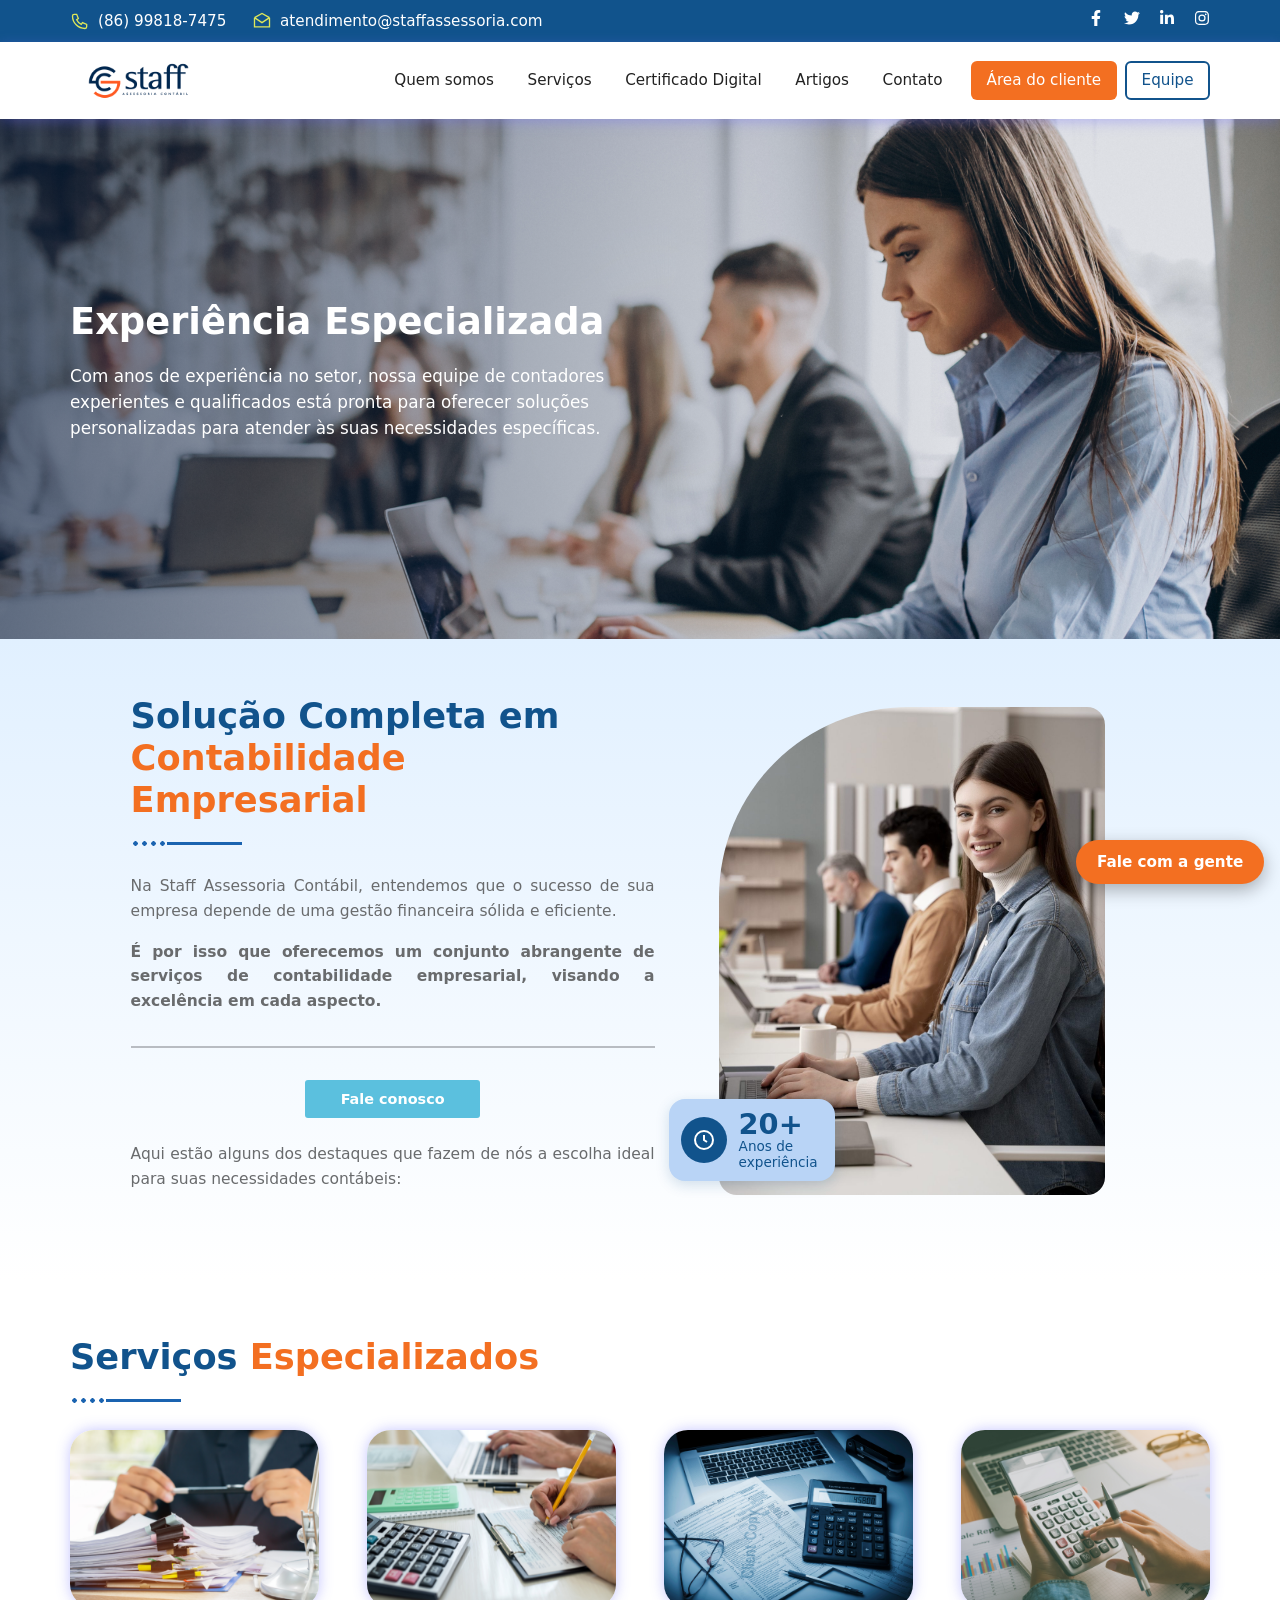
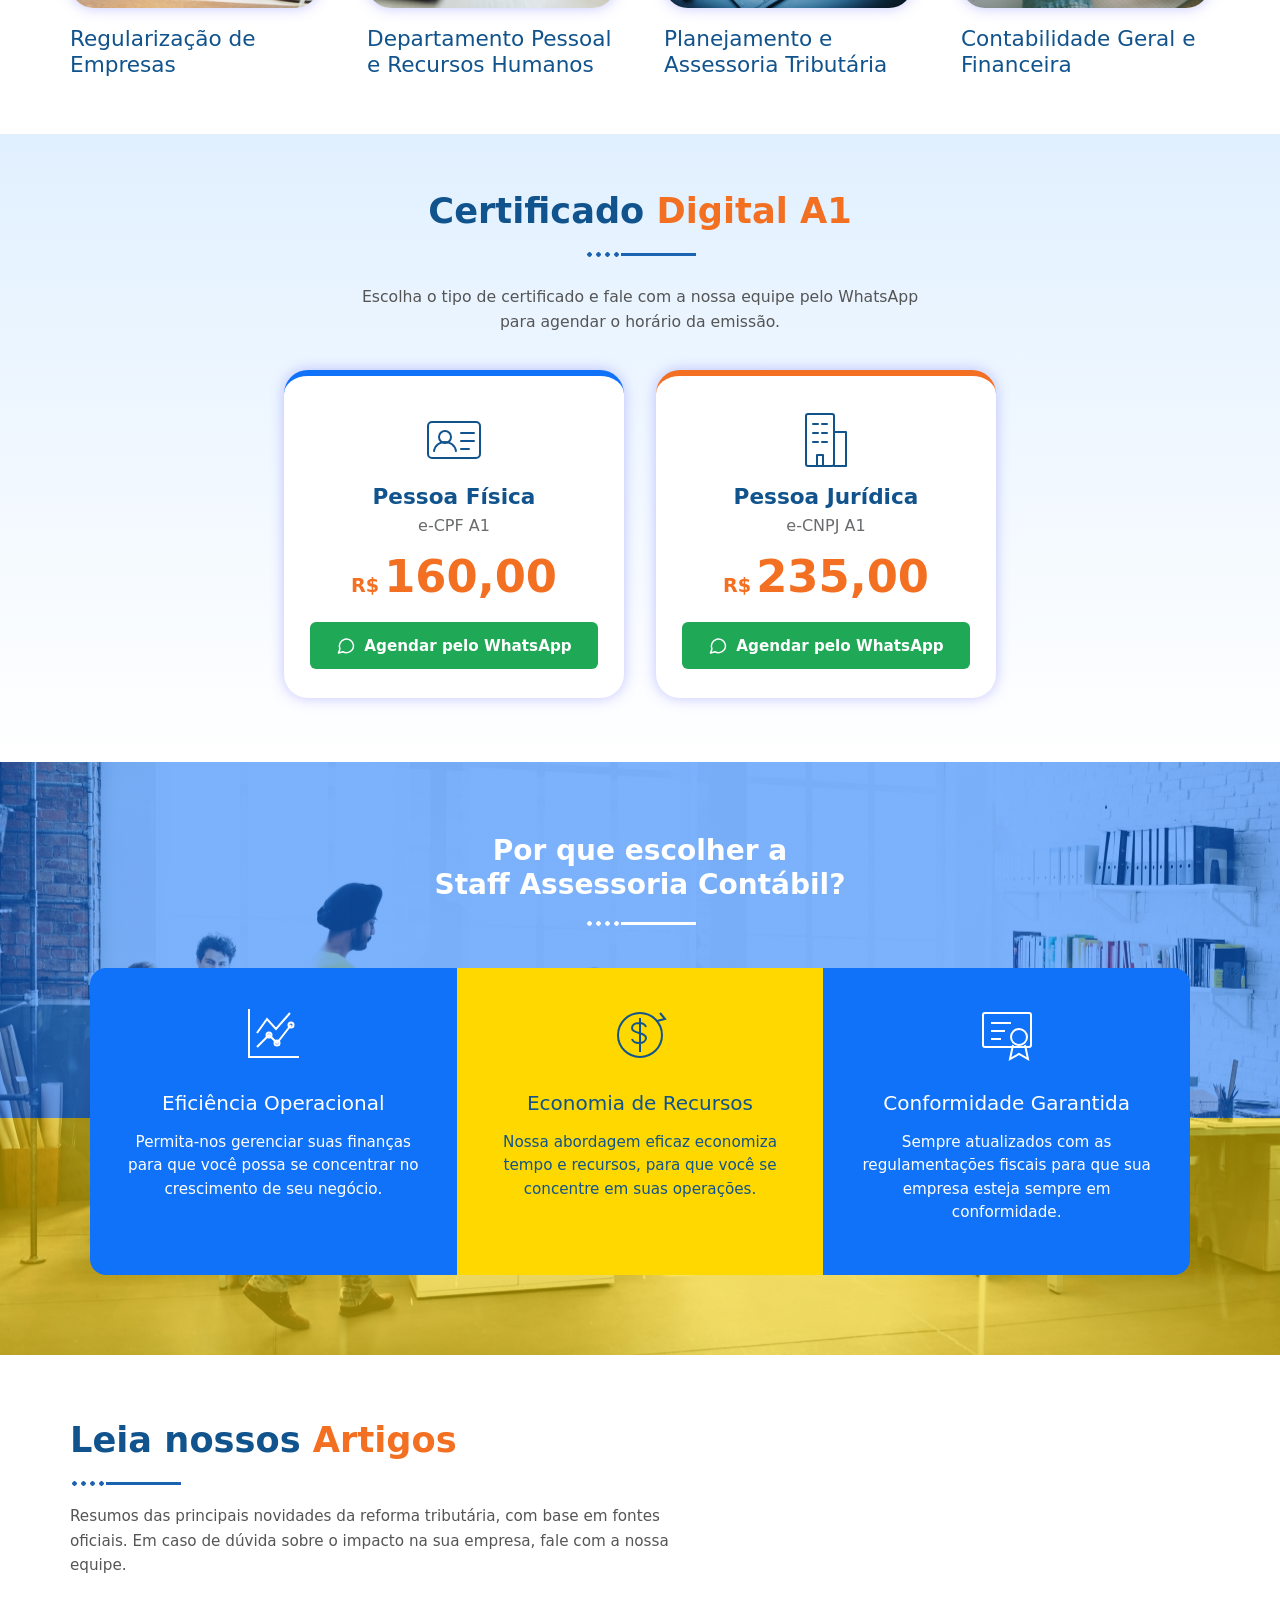
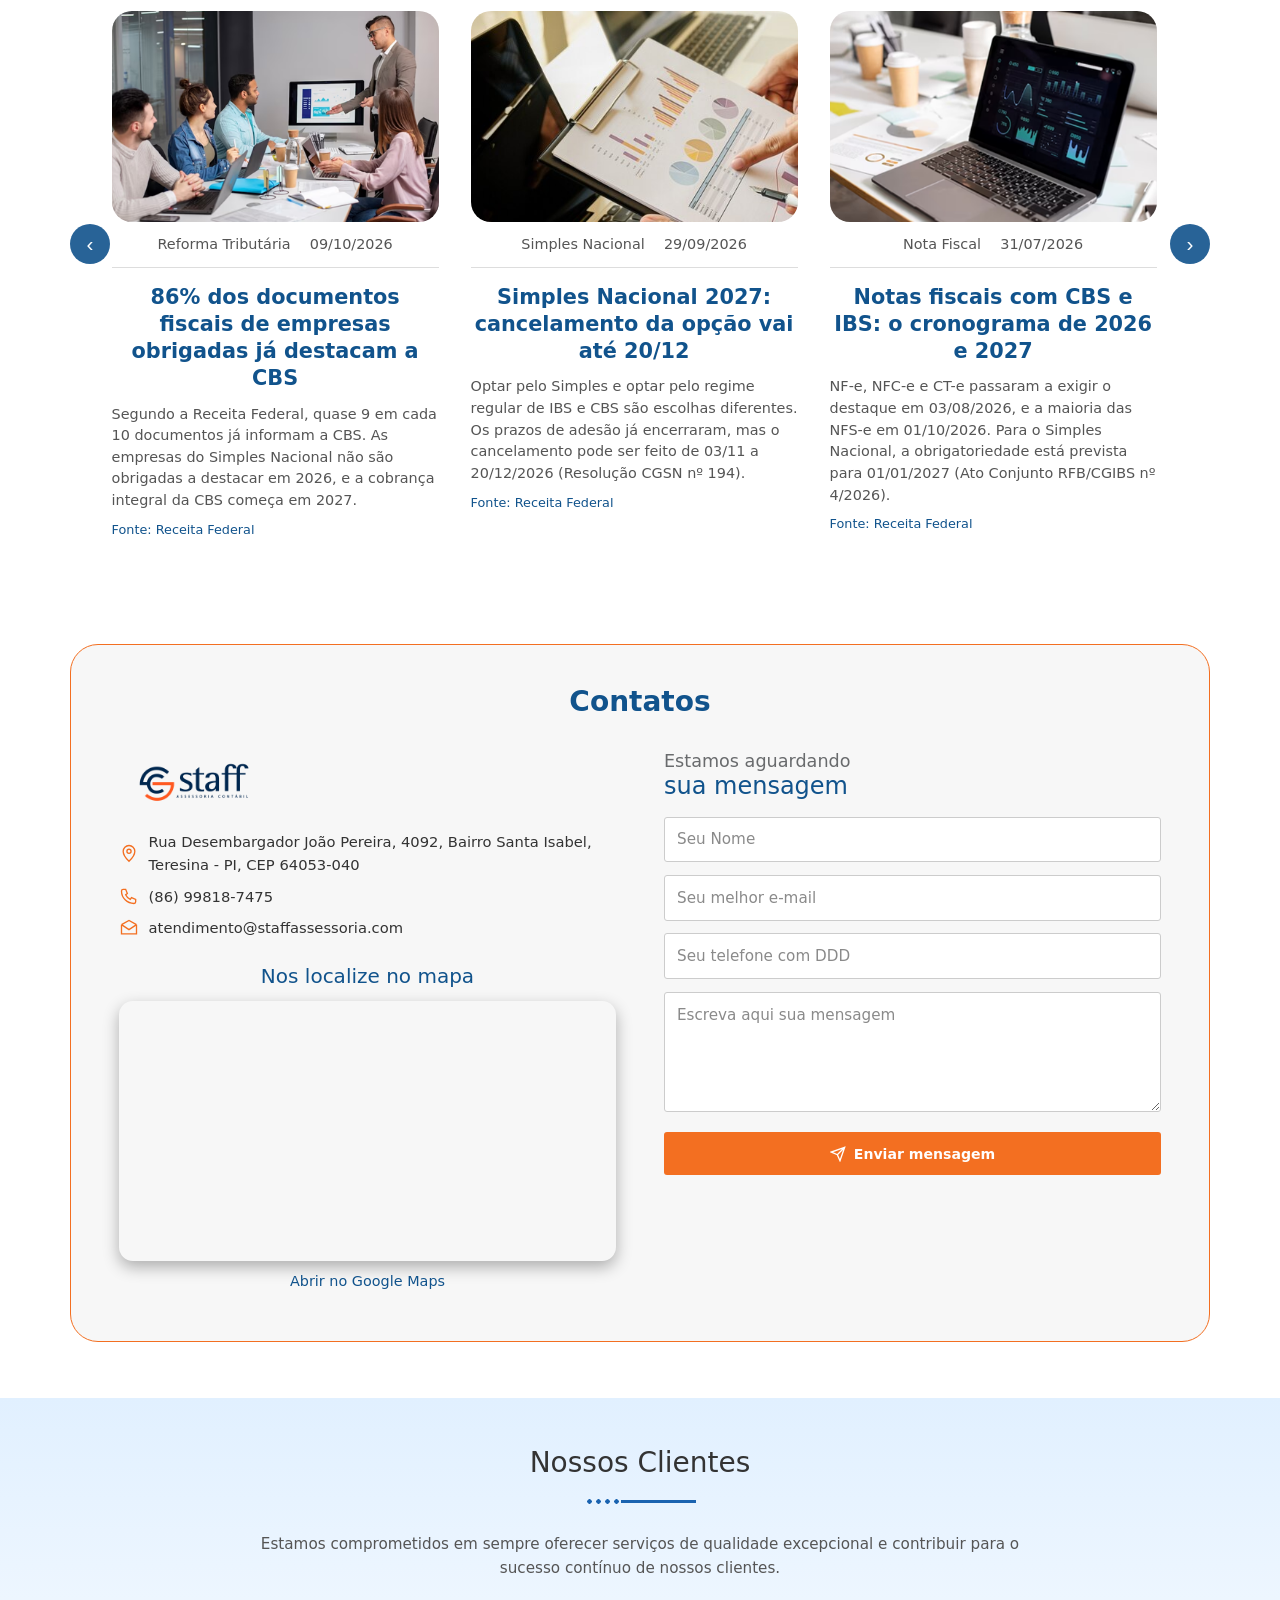
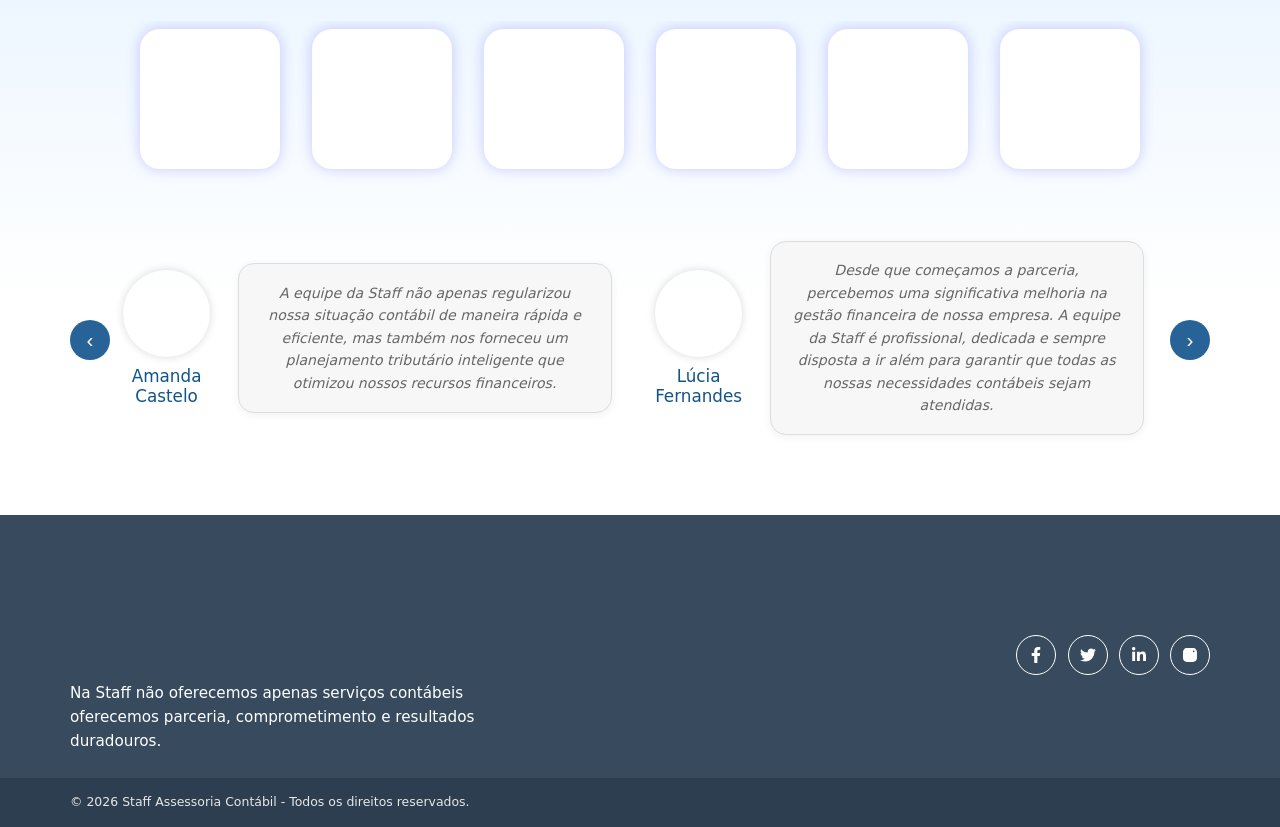
==== commit 35cd801c: "Add files via upload" ====
--- a/index.html
+++ b/index.html
@@ -3,6 +3,8 @@
 <head>
   <meta charset="utf-8">
   <meta name="viewport" content="width=device-width, initial-scale=1">
+  <meta http-equiv="Content-Security-Policy" content="default-src 'none'; script-src 'self'; style-src 'self' https://fonts.googleapis.com; font-src https://fonts.gstatic.com; img-src 'self' data:; frame-src https://www.google.com; base-uri 'none'; form-action 'none'; object-src 'none'; upgrade-insecure-requests">
+  <meta name="referrer" content="strict-origin-when-cross-origin">
   <title>Staff Assessoria Contábil | Contabilidade em Teresina</title>
   <meta name="description" content="Escritório de contabilidade em Teresina: regularização de empresas, departamento pessoal, assessoria tributária e contabilidade geral e financeira.">
   <link rel="icon" href="assets/img/favicon_staff-2-58x58.png">
@@ -25,10 +27,10 @@
         </li>
       </ul>
       <ul class="redes">
-        <li><a href="https://facebook.com/" target="_blank" rel="noopener" aria-label="Facebook"><svg viewBox="0 0 320 512"><path d="M279 288l14-93h-89v-60c0-25 12-50 52-50h40V6S260 0 225 0c-73 0-121 44-121 125v70H23v93h81v224h100V288z"/></svg></a></li>
-        <li><a href="https://twitter.com/" target="_blank" rel="noopener" aria-label="X (Twitter)"><svg viewBox="0 0 512 512"><path d="M459 152c0 5 0 9 0 14 0 139-106 299-299 299-59 0-115-17-161-47 8 1 17 1 25 1 49 0 94-17 130-45-46-1-85-31-98-73 6 1 13 2 20 2 9 0 19-1 28-4-48-10-84-52-84-103v-1c14 8 30 13 47 13-28-19-47-51-47-87 0-19 5-37 14-53 52 64 129 105 216 110-2-8-3-16-3-24 0-58 47-105 105-105 30 0 58 13 77 33 24-5 46-13 67-25-8 24-25 45-46 58 21-3 42-8 60-16-14 21-32 39-53 54z"/></svg></a></li>
-        <li><a href="https://linkedin.com/" target="_blank" rel="noopener" aria-label="LinkedIn"><svg viewBox="0 0 448 512"><path d="M100 448H7V149h93zM54 108C24 108 0 83 0 53a54 54 0 0 1 108 0c0 30-24 55-54 55zm394 340h-93V302c0-35-1-79-48-79-48 0-56 38-56 77v148h-93V149h89v41h1c13-24 43-48 88-48 94 0 111 62 111 142z"/></svg></a></li>
-        <li><a href="https://instagram.com/" target="_blank" rel="noopener" aria-label="Instagram"><svg viewBox="0 0 448 512"><path d="M224 141a115 115 0 1 0 0 230 115 115 0 0 0 0-230zm0 190a75 75 0 1 1 0-150 75 75 0 0 1 0 150zm146-194a27 27 0 1 1-54 0 27 27 0 0 1 54 0zm76 27c-2-36-10-68-36-94s-58-34-94-36c-37-2-148-2-185 0-36 2-68 10-94 36S3 128 1 164c-2 37-2 148 0 185 2 36 10 68 36 94s58 34 94 36c37 2 148 2 185 0 36-2 68-10 94-36s34-58 36-94c2-37 2-148 0-185zm-48 225a76 76 0 0 1-43 43c-30 12-100 9-133 9s-103 3-133-9a76 76 0 0 1-43-43c-12-30-9-100-9-133s-3-103 9-133a76 76 0 0 1 43-43c30-12 100-9 133-9s103-3 133 9a76 76 0 0 1 43 43c12 30 9 100 9 133s3 103-9 133z"/></svg></a></li>
+        <li><a href="https://facebook.com/" target="_blank" rel="noopener noreferrer" aria-label="Facebook"><svg viewBox="0 0 320 512"><path d="M279 288l14-93h-89v-60c0-25 12-50 52-50h40V6S260 0 225 0c-73 0-121 44-121 125v70H23v93h81v224h100V288z"/></svg></a></li>
+        <li><a href="https://twitter.com/" target="_blank" rel="noopener noreferrer" aria-label="X (Twitter)"><svg viewBox="0 0 512 512"><path d="M459 152c0 5 0 9 0 14 0 139-106 299-299 299-59 0-115-17-161-47 8 1 17 1 25 1 49 0 94-17 130-45-46-1-85-31-98-73 6 1 13 2 20 2 9 0 19-1 28-4-48-10-84-52-84-103v-1c14 8 30 13 47 13-28-19-47-51-47-87 0-19 5-37 14-53 52 64 129 105 216 110-2-8-3-16-3-24 0-58 47-105 105-105 30 0 58 13 77 33 24-5 46-13 67-25-8 24-25 45-46 58 21-3 42-8 60-16-14 21-32 39-53 54z"/></svg></a></li>
+        <li><a href="https://linkedin.com/" target="_blank" rel="noopener noreferrer" aria-label="LinkedIn"><svg viewBox="0 0 448 512"><path d="M100 448H7V149h93zM54 108C24 108 0 83 0 53a54 54 0 0 1 108 0c0 30-24 55-54 55zm394 340h-93V302c0-35-1-79-48-79-48 0-56 38-56 77v148h-93V149h89v41h1c13-24 43-48 88-48 94 0 111 62 111 142z"/></svg></a></li>
+        <li><a href="https://instagram.com/" target="_blank" rel="noopener noreferrer" aria-label="Instagram"><svg viewBox="0 0 448 512"><path d="M224 141a115 115 0 1 0 0 230 115 115 0 0 0 0-230zm0 190a75 75 0 1 1 0-150 75 75 0 0 1 0 150zm146-194a27 27 0 1 1-54 0 27 27 0 0 1 54 0zm76 27c-2-36-10-68-36-94s-58-34-94-36c-37-2-148-2-185 0-36 2-68 10-94 36S3 128 1 164c-2 37-2 148 0 185 2 36 10 68 36 94s58 34 94 36c37 2 148 2 185 0 36-2 68-10 94-36s34-58 36-94c2-37 2-148 0-185zm-48 225a76 76 0 0 1-43 43c-30 12-100 9-133 9s-103 3-133-9a76 76 0 0 1-43-43c-12-30-9-100-9-133s-3-103 9-133a76 76 0 0 1 43-43c30-12 100-9 133-9s103-3 133 9a76 76 0 0 1 43 43c12 30 9 100 9 133s3 103-9 133z"/></svg></a></li>
       </ul>
     </div>
   </div>
@@ -45,7 +47,7 @@
         <a href="#certificado">Certificado Digital</a>
         <a href="#artigos">Artigos</a>
         <a href="#contato">Contato</a>
-        <a class="botao-menu" data-cfg-href="ONVIO_PORTAL_URL" href="https://onvio.com.br/staff/#/documents/client" target="_blank" rel="noopener">Área do cliente</a>
+        <a class="botao-menu" data-cfg-href="ONVIO_PORTAL_URL" href="https://onvio.com.br/staff/#/documents/client" target="_blank" rel="noopener noreferrer">Área do cliente</a>
         <a class="link-equipe" href="funcionarios.html">Equipe</a>
       </nav>
     </div>
@@ -53,19 +55,19 @@
 
   <main id="inicio">
     <section class="hero" aria-label="Destaques">
-      <div class="slide ativo" style="background-image:url('assets/img/1.png')">
+      <div class="slide ativo slide-1">
         <div class="wrap">
           <h2>Experiência Especializada</h2>
           <p>Com anos de experiência no setor, nossa equipe de contadores experientes e qualificados está pronta para oferecer soluções personalizadas para atender às suas necessidades específicas.</p>
         </div>
       </div>
-      <div class="slide" style="background-image:url('assets/img/2-1.png')">
+      <div class="slide slide-2">
         <div class="wrap">
           <h2>Tecnologia de Ponta</h2>
           <p>Utilizamos as mais recentes ferramentas e tecnologias de contabilidade para garantir precisão, eficiência e segurança em todos os aspectos de nossos serviços.</p>
         </div>
       </div>
-      <div class="slide" style="background-image:url('assets/img/4.png')">
+      <div class="slide slide-3">
         <div class="wrap">
           <h2>Atendimento Personalizado</h2>
           <p>Reconhecemos que cada empresa é única. Trabalhamos lado a lado com nossos clientes, oferecendo atendimento personalizado para garantir que suas metas financeiras sejam alcançadas.</p>
@@ -130,7 +132,7 @@
             <h3>Pessoa Física</h3>
             <p class="cert-tipo">e-CPF A1</p>
             <p class="cert-preco"><span>R$</span> <b data-cert-preco>160,00</b></p>
-            <a class="cert-btn" data-cert="Pessoa Física" href="#certificado" target="_blank" rel="noopener">
+            <a class="cert-btn" data-cert="Pessoa Física" href="#certificado" target="_blank" rel="noopener noreferrer">
               <svg viewBox="0 0 24 24" aria-hidden="true"><path d="M21 11.5a8.5 8.5 0 0 1-12.6 7.4L3 20.5l1.7-5A8.5 8.5 0 1 1 21 11.5z"/></svg>
               Agendar pelo WhatsApp
             </a>
@@ -140,7 +142,7 @@
             <h3>Pessoa Jurídica</h3>
             <p class="cert-tipo">e-CNPJ A1</p>
             <p class="cert-preco"><span>R$</span> <b data-cert-preco>235,00</b></p>
-            <a class="cert-btn" data-cert="Pessoa Jurídica" href="#certificado" target="_blank" rel="noopener">
+            <a class="cert-btn" data-cert="Pessoa Jurídica" href="#certificado" target="_blank" rel="noopener noreferrer">
               <svg viewBox="0 0 24 24" aria-hidden="true"><path d="M21 11.5a8.5 8.5 0 0 1-12.6 7.4L3 20.5l1.7-5A8.5 8.5 0 1 1 21 11.5z"/></svg>
               Agendar pelo WhatsApp
             </a>
@@ -181,35 +183,35 @@
         <div class="carrossel">
           <button class="seta esq" type="button" aria-label="Artigos anteriores">&#8249;</button>
           <div class="faixa">
-            <a class="post" href="https://www.gov.br/receitafederal/pt-br/assuntos/noticias/2026/outubro/reforma-tributaria-86-dos-documentos-fiscais-de-empresas-obrigadas-ja-trazem-destaque-da-cbs" target="_blank" rel="noopener">
+            <a class="post" href="https://www.gov.br/receitafederal/pt-br/assuntos/noticias/2026/outubro/reforma-tributaria-86-dos-documentos-fiscais-de-empresas-obrigadas-ja-trazem-destaque-da-cbs" target="_blank" rel="noopener noreferrer">
               <img src="assets/img/bl-2.png" alt="" loading="lazy">
               <div class="meta"><span>Reforma Tributária</span><span>09/10/2026</span></div>
               <h3>86% dos documentos fiscais de empresas obrigadas já destacam a CBS</h3>
               <p>Segundo a Receita Federal, quase 9 em cada 10 documentos já informam a CBS. As empresas do Simples Nacional não são obrigadas a destacar em 2026, e a cobrança integral da CBS começa em 2027.</p>
               <span class="fonte">Fonte: Receita Federal</span>
             </a>
-            <a class="post" href="https://www.gov.br/receitafederal/pt-br/assuntos/noticias/2026/setembro/simples-nacional-2027-entenda-os-novos-prazos-e-faca-sua-escolha-com-consciencia-e-tranquilidade" target="_blank" rel="noopener">
+            <a class="post" href="https://www.gov.br/receitafederal/pt-br/assuntos/noticias/2026/setembro/simples-nacional-2027-entenda-os-novos-prazos-e-faca-sua-escolha-com-consciencia-e-tranquilidade" target="_blank" rel="noopener noreferrer">
               <img src="assets/img/c-2.png" alt="" loading="lazy">
               <div class="meta"><span>Simples Nacional</span><span>29/09/2026</span></div>
               <h3>Simples Nacional 2027: cancelamento da opção vai até 20/12</h3>
               <p>Optar pelo Simples e optar pelo regime regular de IBS e CBS são escolhas diferentes. Os prazos de adesão já encerraram, mas o cancelamento pode ser feito de 03/11 a 20/12/2026 (Resolução CGSN nº 194).</p>
               <span class="fonte">Fonte: Receita Federal</span>
             </a>
-            <a class="post" href="https://www.gov.br/receitafederal/pt-br/assuntos/noticias/2026/julho/receita-federal-e-comite-gestor-do-ibs-publicam-o-cronograma-de-implementacao-dos-documentos-fiscais-eletronicos-da-reforma-tributaria-do-consumo" target="_blank" rel="noopener">
+            <a class="post" href="https://www.gov.br/receitafederal/pt-br/assuntos/noticias/2026/julho/receita-federal-e-comite-gestor-do-ibs-publicam-o-cronograma-de-implementacao-dos-documentos-fiscais-eletronicos-da-reforma-tributaria-do-consumo" target="_blank" rel="noopener noreferrer">
               <img src="assets/img/bl-1-1.png" alt="" loading="lazy">
               <div class="meta"><span>Nota Fiscal</span><span>31/07/2026</span></div>
               <h3>Notas fiscais com CBS e IBS: o cronograma de 2026 e 2027</h3>
               <p>NF-e, NFC-e e CT-e passaram a exigir o destaque em 03/08/2026, e a maioria das NFS-e em 01/10/2026. Para o Simples Nacional, a obrigatoriedade está prevista para 01/01/2027 (Ato Conjunto RFB/CGIBS nº 4/2026).</p>
               <span class="fonte">Fonte: Receita Federal</span>
             </a>
-            <a class="post" href="https://www.planalto.gov.br/ccivil_03/leis/lcp/lcp227.htm" target="_blank" rel="noopener">
+            <a class="post" href="https://www.planalto.gov.br/ccivil_03/leis/lcp/lcp227.htm" target="_blank" rel="noopener noreferrer">
               <img src="assets/img/bl-4.png" alt="" loading="lazy">
               <div class="meta"><span>Legislação</span><span>13/01/2026</span></div>
               <h3>Lei Complementar 227/2026 cria o Comitê Gestor do IBS</h3>
               <p>A lei institui o Comitê Gestor do IBS, que administra o imposto em conjunto por estados, Distrito Federal e municípios, e altera pontos da LC 214/2025, que criou o IBS, a CBS e o Imposto Seletivo.</p>
               <span class="fonte">Fonte: Planalto</span>
             </a>
-            <a class="post" href="https://www.gov.br/receitafederal/pt-br/acesso-a-informacao/acoes-e-programas/programas-e-atividades/reforma-tributaria-do-consumo/entenda" target="_blank" rel="noopener">
+            <a class="post" href="https://www.gov.br/receitafederal/pt-br/acesso-a-informacao/acoes-e-programas/programas-e-atividades/reforma-tributaria-do-consumo/entenda" target="_blank" rel="noopener noreferrer">
               <img src="assets/img/c-3.png" alt="" loading="lazy">
               <div class="meta"><span>Guia</span><span>2026 a 2033</span></div>
               <h3>Reforma tributária do consumo: o calendário da transição</h3>
@@ -245,8 +247,8 @@
               </ul>
               <h3>Nos localize no mapa</h3>
               <div class="mapa">
-                <iframe title="Mapa com a localização do escritório" src="https://www.google.com/maps?q=Rua+Desembargador+Jo%C3%A3o+Pereira+4092+Santa+Isabel+Teresina+PI&amp;output=embed" width="523" height="260" loading="lazy" referrerpolicy="no-referrer-when-downgrade" allowfullscreen></iframe>
-                <a href="https://www.google.com/maps/search/?api=1&amp;query=Rua+Desembargador+Jo%C3%A3o+Pereira+4092+Santa+Isabel+Teresina+PI" target="_blank" rel="noopener">Abrir no Google Maps</a>
+                <iframe title="Mapa com a localização do escritório" src="https://www.google.com/maps?q=Rua+Desembargador+Jo%C3%A3o+Pereira+4092+Santa+Isabel+Teresina+PI&amp;output=embed" width="523" height="260" loading="lazy" referrerpolicy="strict-origin-when-cross-origin" sandbox="allow-scripts allow-same-origin allow-popups allow-popups-to-escape-sandbox" allowfullscreen></iframe>
+                <a href="https://www.google.com/maps/search/?api=1&amp;query=Rua+Desembargador+Jo%C3%A3o+Pereira+4092+Santa+Isabel+Teresina+PI" target="_blank" rel="noopener noreferrer">Abrir no Google Maps</a>
               </div>
             </div>
             <div class="msg">
@@ -285,19 +287,19 @@
         <div class="carrossel">
           <button class="seta esq" type="button" aria-label="Depoimentos anteriores">&#8249;</button>
           <div class="faixa">
-            <figure class="depo" style="margin:0">
+            <figure class="depo">
               <figcaption class="quem"><img src="assets/img/image.39058.1624117.jpg" alt="" loading="lazy">Amanda<br>Castelo</figcaption>
               <blockquote>A equipe da Staff não apenas regularizou nossa situação contábil de maneira rápida e eficiente, mas também nos forneceu um planejamento tributário inteligente que otimizou nossos recursos financeiros.</blockquote>
             </figure>
-            <figure class="depo" style="margin:0">
+            <figure class="depo">
               <figcaption class="quem"><img src="assets/img/image.39235.1624117.jpg" alt="" loading="lazy">Lúcia<br>Fernandes</figcaption>
               <blockquote>Desde que começamos a parceria, percebemos uma significativa melhoria na gestão financeira de nossa empresa. A equipe da Staff é profissional, dedicada e sempre disposta a ir além para garantir que todas as nossas necessidades contábeis sejam atendidas.</blockquote>
             </figure>
-            <figure class="depo" style="margin:0">
+            <figure class="depo">
               <figcaption class="quem"><img src="assets/img/image.38708.1624117.jpg" alt="" loading="lazy">Antônio<br>Machado</figcaption>
               <blockquote>Estamos extremamente satisfeitos com os serviços da Staff Contabilidade. Desde o início, sua equipe demonstrou um profundo entendimento das complexidades contábeis do nosso setor.</blockquote>
             </figure>
-            <figure class="depo" style="margin:0">
+            <figure class="depo">
               <figcaption class="quem"><img src="assets/img/carlos-depoimento.jpg" alt="" loading="lazy">Carlos<br>Curty</figcaption>
               <blockquote>Sou cliente da STAFF há vários anos e nesse longo período aprendi a enxergar a contabilidade do ponto de vista estratégico. Sou extremamente grato por essa visão contábil, que é fundamental para a sustentabilidade de qualquer negócio.</blockquote>
             </figure>
@@ -316,10 +318,10 @@
           <p>Na Staff não oferecemos apenas serviços contábeis<br>oferecemos parceria, comprometimento e resultados duradouros.</p>
         </div>
         <ul class="redes">
-          <li><a href="https://facebook.com/" target="_blank" rel="noopener" aria-label="Facebook"><svg viewBox="0 0 320 512"><path d="M279 288l14-93h-89v-60c0-25 12-50 52-50h40V6S260 0 225 0c-73 0-121 44-121 125v70H23v93h81v224h100V288z"/></svg></a></li>
-          <li><a href="https://twitter.com/" target="_blank" rel="noopener" aria-label="X (Twitter)"><svg viewBox="0 0 512 512"><path d="M459 152c0 5 0 9 0 14 0 139-106 299-299 299-59 0-115-17-161-47 8 1 17 1 25 1 49 0 94-17 130-45-46-1-85-31-98-73 6 1 13 2 20 2 9 0 19-1 28-4-48-10-84-52-84-103v-1c14 8 30 13 47 13-28-19-47-51-47-87 0-19 5-37 14-53 52 64 129 105 216 110-2-8-3-16-3-24 0-58 47-105 105-105 30 0 58 13 77 33 24-5 46-13 67-25-8 24-25 45-46 58 21-3 42-8 60-16-14 21-32 39-53 54z"/></svg></a></li>
-          <li><a href="https://linkedin.com/" target="_blank" rel="noopener" aria-label="LinkedIn"><svg viewBox="0 0 448 512"><path d="M100 448H7V149h93zM54 108C24 108 0 83 0 53a54 54 0 0 1 108 0c0 30-24 55-54 55zm394 340h-93V302c0-35-1-79-48-79-48 0-56 38-56 77v148h-93V149h89v41h1c13-24 43-48 88-48 94 0 111 62 111 142z"/></svg></a></li>
-          <li><a href="https://instagram.com/" target="_blank" rel="noopener" aria-label="Instagram"><svg viewBox="0 0 448 512"><path d="M224 141a115 115 0 1 0 0 230 115 115 0 0 0 0-230zm0 190a75 75 0 1 1 0-150 75 75 0 0 1 0 150zm146-194a27 27 0 1 1-54 0 27 27 0 0 1 54 0zm76 27c-2-36-10-68-36-94s-58-34-94-36c-37-2-148-2-185 0-36 2-68 10-94 36S3 128 1 164c-2 37-2 148 0 185 2 36 10 68 36 94s58 34 94 36c37 2 148 2 185 0 36-2 68-10 94-36s34-58 36-94c2-37 2-148 0-185z"/></svg></a></li>
+          <li><a href="https://facebook.com/" target="_blank" rel="noopener noreferrer" aria-label="Facebook"><svg viewBox="0 0 320 512"><path d="M279 288l14-93h-89v-60c0-25 12-50 52-50h40V6S260 0 225 0c-73 0-121 44-121 125v70H23v93h81v224h100V288z"/></svg></a></li>
+          <li><a href="https://twitter.com/" target="_blank" rel="noopener noreferrer" aria-label="X (Twitter)"><svg viewBox="0 0 512 512"><path d="M459 152c0 5 0 9 0 14 0 139-106 299-299 299-59 0-115-17-161-47 8 1 17 1 25 1 49 0 94-17 130-45-46-1-85-31-98-73 6 1 13 2 20 2 9 0 19-1 28-4-48-10-84-52-84-103v-1c14 8 30 13 47 13-28-19-47-51-47-87 0-19 5-37 14-53 52 64 129 105 216 110-2-8-3-16-3-24 0-58 47-105 105-105 30 0 58 13 77 33 24-5 46-13 67-25-8 24-25 45-46 58 21-3 42-8 60-16-14 21-32 39-53 54z"/></svg></a></li>
+          <li><a href="https://linkedin.com/" target="_blank" rel="noopener noreferrer" aria-label="LinkedIn"><svg viewBox="0 0 448 512"><path d="M100 448H7V149h93zM54 108C24 108 0 83 0 53a54 54 0 0 1 108 0c0 30-24 55-54 55zm394 340h-93V302c0-35-1-79-48-79-48 0-56 38-56 77v148h-93V149h89v41h1c13-24 43-48 88-48 94 0 111 62 111 142z"/></svg></a></li>
+          <li><a href="https://instagram.com/" target="_blank" rel="noopener noreferrer" aria-label="Instagram"><svg viewBox="0 0 448 512"><path d="M224 141a115 115 0 1 0 0 230 115 115 0 0 0 0-230zm0 190a75 75 0 1 1 0-150 75 75 0 0 1 0 150zm146-194a27 27 0 1 1-54 0 27 27 0 0 1 54 0zm76 27c-2-36-10-68-36-94s-58-34-94-36c-37-2-148-2-185 0-36 2-68 10-94 36S3 128 1 164c-2 37-2 148 0 185 2 36 10 68 36 94s58 34 94 36c37 2 148 2 185 0 36-2 68-10 94-36s34-58 36-94c2-37 2-148 0-185z"/></svg></a></li>
         </ul>
       </div>
     </div>
--- a/assets/style.css
+++ b/assets/style.css
@@ -61,6 +61,9 @@
 .hero { position: relative; height: 520px; overflow: hidden; background: #234; }
 .slide { position: absolute; inset: 0; background-size: cover; background-position: center; opacity: 0; transition: opacity 0.9s ease; display: flex; align-items: center; }
 .slide.ativo { opacity: 1; }
+.slide-1 { background-image: url("img/1.png"); }
+.slide-2 { background-image: url("img/2-1.png"); }
+.slide-3 { background-image: url("img/4.png"); }
 .slide::before { content: ""; position: absolute; inset: 0; background: linear-gradient(90deg, rgba(10, 30, 60, 0.62), rgba(10, 30, 60, 0.1) 75%); }
 .slide .wrap { position: relative; color: #fff; }
 .slide h2 { font-family: var(--mont); font-weight: 700; font-size: clamp(1.7rem, 3vw, 2.3rem); margin-bottom: 1.2rem; }
@@ -139,6 +142,9 @@
 .post .meta { display: flex; justify-content: center; gap: 1.2rem; font-size: 0.9rem; color: #555; padding: 0.7rem 0; border-bottom: 1px solid #ddd; margin-bottom: 1rem; }
 .post h3 { font-family: var(--pop); font-weight: 600; font-size: 1.3rem; line-height: 1.3; color: var(--azul); }
 .post:hover h3 { color: var(--laranja); }
+.post p { margin: 0.7rem 0 0.5rem; font-size: 0.9rem; line-height: 1.5; color: #555; text-align: left; }
+.post .fonte { display: block; font-size: 0.8rem; font-weight: 500; color: var(--azul); text-align: left; }
+.intro-artigos { max-width: 640px; margin: -0.6rem 0 1.6rem; color: #555; font-size: 0.95rem; }
 
 /* Contatos */
 .contatos { padding: 1.5rem 0 3.5rem; }
@@ -171,7 +177,7 @@
 .logos { margin-bottom: 3rem; }
 .logos .faixa { justify-content: center; }
 .logos img { width: 140px; height: 140px; object-fit: cover; border-radius: 20px; background: #fff; box-shadow: 0 0 14px rgba(90, 90, 255, 0.3); }
-.depo { width: min(500px, 80vw); display: grid; grid-template-columns: 110px 1fr; gap: 1rem; align-items: center; }
+.depo { margin: 0; width: min(500px, 80vw); display: grid; grid-template-columns: 110px 1fr; gap: 1rem; align-items: center; }
 .depo .quem { text-align: center; font-family: var(--mont); color: var(--azul); font-size: 1.05rem; line-height: 1.2; }
 .depo .quem img { width: 87px; height: 87px; border-radius: 50%; object-fit: cover; margin: 0 auto 0.6rem; box-shadow: 0 0 8px rgba(0, 0, 0, 0.15); }
 .depo blockquote { margin: 0; background: #f7f7f7; border: 1px solid #ddd; border-radius: 16px; padding: 1.1rem 1.3rem; font-size: 0.88rem; font-style: italic; color: #666; line-height: 1.6; box-shadow: 0 2px 8px rgba(0, 0, 0, 0.06); }
@@ -186,6 +192,32 @@
 .rodape .redes svg { width: 16px; height: 16px; fill: #fff; }
 .rodape .redes a:hover { background: var(--laranja); border-color: var(--laranja); }
 .copia { background: #2d3e50; color: #e7e7e7; font-size: 0.78rem; padding: 0.9rem 0; }
+
+/* Assistente virtual */
+.bot { position: fixed; right: 1rem; bottom: 1rem; z-index: 40; font-family: var(--rob); }
+.bot-fab { display: flex; align-items: center; gap: 0.55rem; background: var(--laranja); color: #fff; border: 0; border-radius: 999px; padding: 0.8rem 1.3rem; font: 600 0.95rem var(--pop); cursor: pointer; box-shadow: 0 6px 18px rgba(0, 0, 0, 0.3); }
+.bot-fab:hover { background: #d95c12; }
+.bot-painel { position: absolute; right: 0; bottom: calc(100% + 0.7rem); width: min(360px, calc(100vw - 2rem)); background: #fff; border-radius: 18px; box-shadow: 0 10px 34px rgba(0, 0, 0, 0.3); overflow: hidden; display: flex; flex-direction: column; max-height: min(600px, calc(100vh - 6rem)); }
+.bot-topo { display: flex; align-items: center; justify-content: space-between; gap: 0.8rem; background: var(--azul); color: #fff; padding: 0.85rem 1rem; }
+.bot-topo strong { display: block; font-family: var(--mont); font-size: 1.05rem; }
+.bot-topo span { font-size: 0.8rem; opacity: 0.85; }
+.bot-fechar { background: transparent; border: 0; color: #fff; font-size: 1.8rem; line-height: 1; cursor: pointer; padding: 0 0.3rem; }
+.bot-msgs { flex: 1 1 auto; min-height: 90px; overflow-y: auto; padding: 1rem; display: flex; flex-direction: column; gap: 0.5rem; background: #f4f7fb; }
+.bot-b { margin: 0; max-width: 85%; padding: 0.6rem 0.85rem; border-radius: 14px; font-size: 0.92rem; line-height: 1.45; }
+.bot-b.robo { background: #fff; border: 1px solid #dde4ee; border-bottom-left-radius: 4px; align-self: flex-start; }
+.bot-b.eu { background: var(--azul); color: #fff; border-bottom-right-radius: 4px; align-self: flex-end; }
+.bot-opcoes { display: flex; flex-direction: column; gap: 0.45rem; padding: 0.8rem 1rem 1rem; border-top: 1px solid #e3e8ef; flex: 0 0 auto; }
+.bot-form { display: flex; gap: 0.45rem; }
+.bot-form input { flex: 1; min-width: 0; font: 400 1rem var(--rob); color: var(--texto); border: 1.5px solid #b9c2ce; border-radius: 8px; padding: 0.55rem 0.7rem; }
+.bot-form input:focus { border-color: var(--azul); outline: none; }
+.bot-enviar { background: var(--laranja); color: #fff; border: 0; border-radius: 8px; padding: 0 1rem; font: 600 0.9rem var(--rob); cursor: pointer; }
+.bot-enviar:hover { background: #d95c12; }
+.bot-op { display: block; width: 100%; text-align: center; text-decoration: none; background: #fff; color: var(--azul); border: 1.5px solid var(--azul); border-radius: 8px; padding: 0.55rem 0.8rem; font: 600 0.9rem var(--rob); cursor: pointer; }
+.bot-op:hover { background: var(--azul); color: #fff; }
+.bot-op.sec { border-color: #b9c2ce; color: var(--cinza); }
+.bot-op.sec:hover { background: #eef1f5; color: var(--texto); }
+.bot-op.bot-wa { background: #1fa855; border-color: #1fa855; color: #fff; }
+.bot-op.bot-wa:hover { background: #178a45; border-color: #178a45; }
 
 /* Área da equipe */
 .equipe { padding: 3.5rem 0 5rem; min-height: 60vh; background: linear-gradient(var(--claro), #fff 60%); }
@@ -237,6 +269,8 @@
   .seta.dir { right: -6px; }
   .slide::before { background: rgba(10, 30, 60, 0.55); }
   .barra .redes { display: none; }
+  .bot { right: 0.7rem; bottom: 0.7rem; }
+  .bot-fab { padding: 0.7rem 1.1rem; font-size: 0.9rem; }
   .selo { left: -1rem; }
   .foto-arco { margin-left: 1rem; }
   .barra ul { gap: 0.8rem; font-size: 0.85rem; }
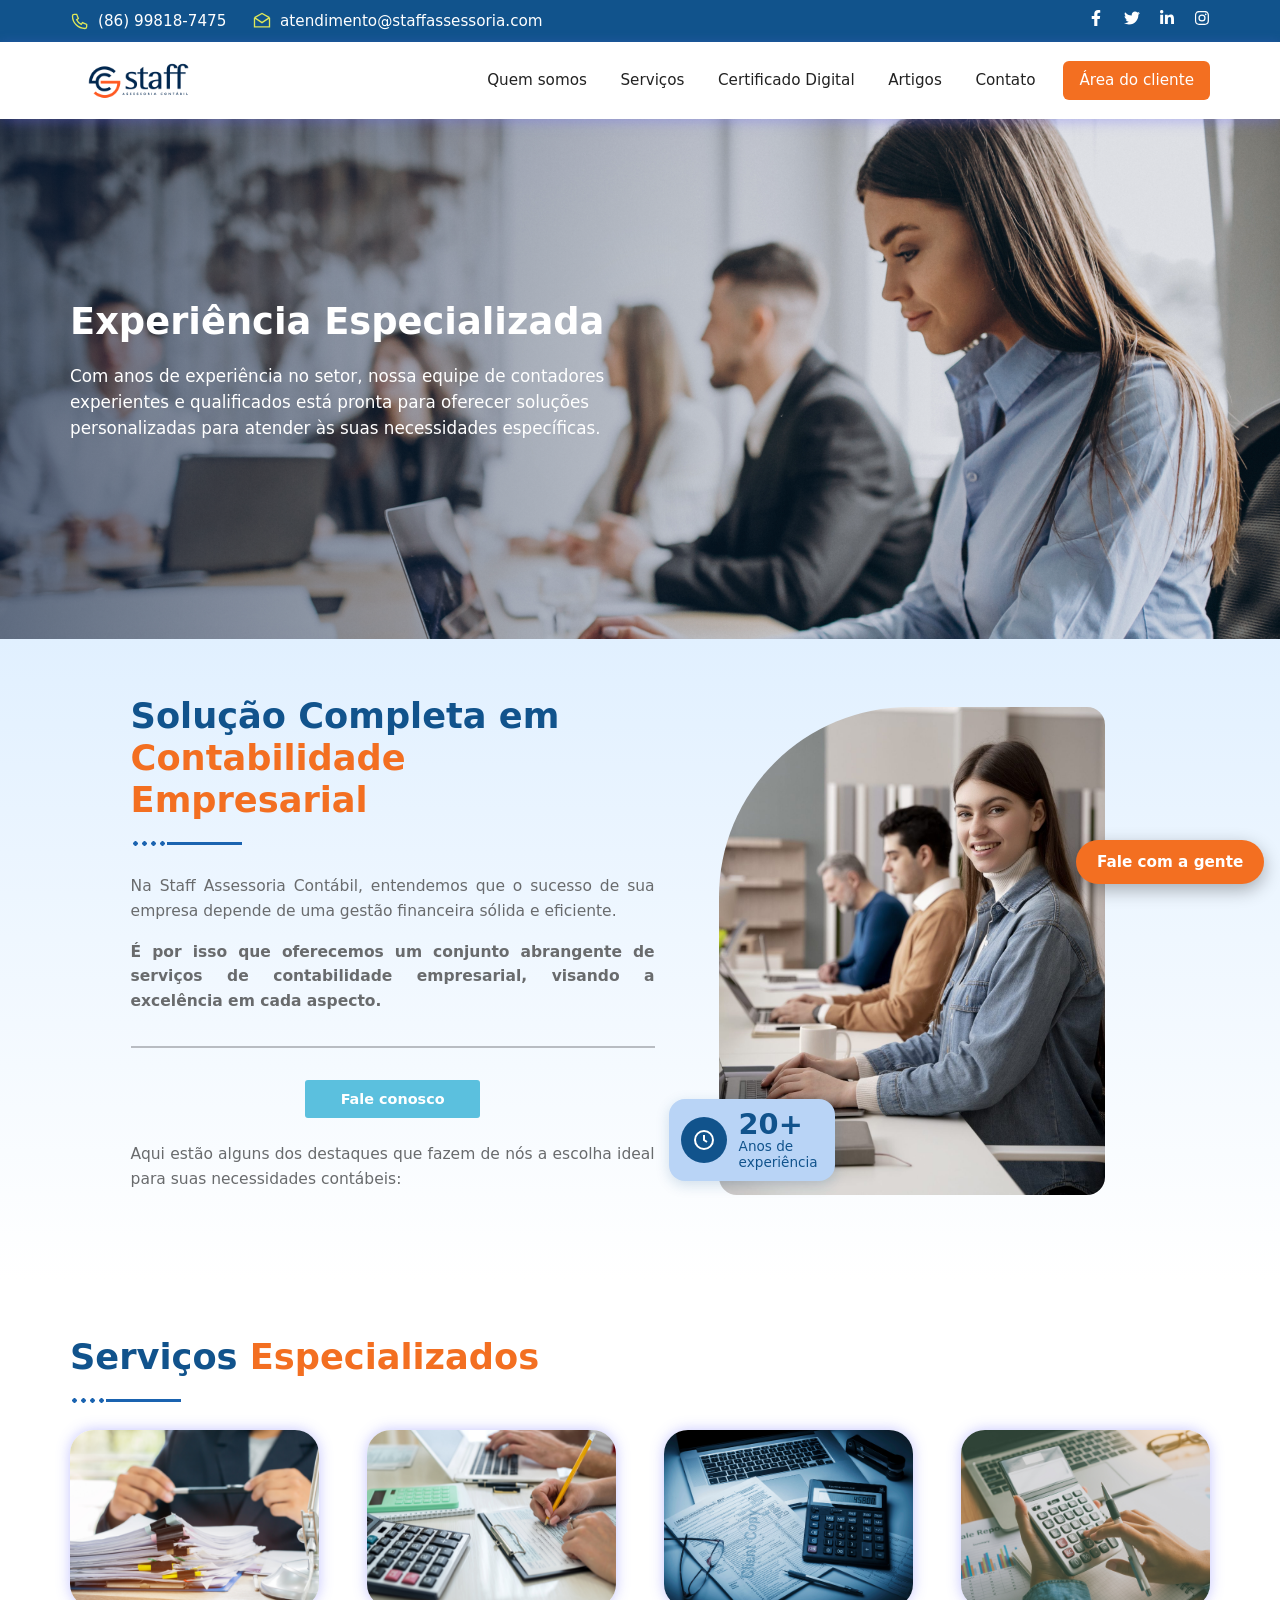
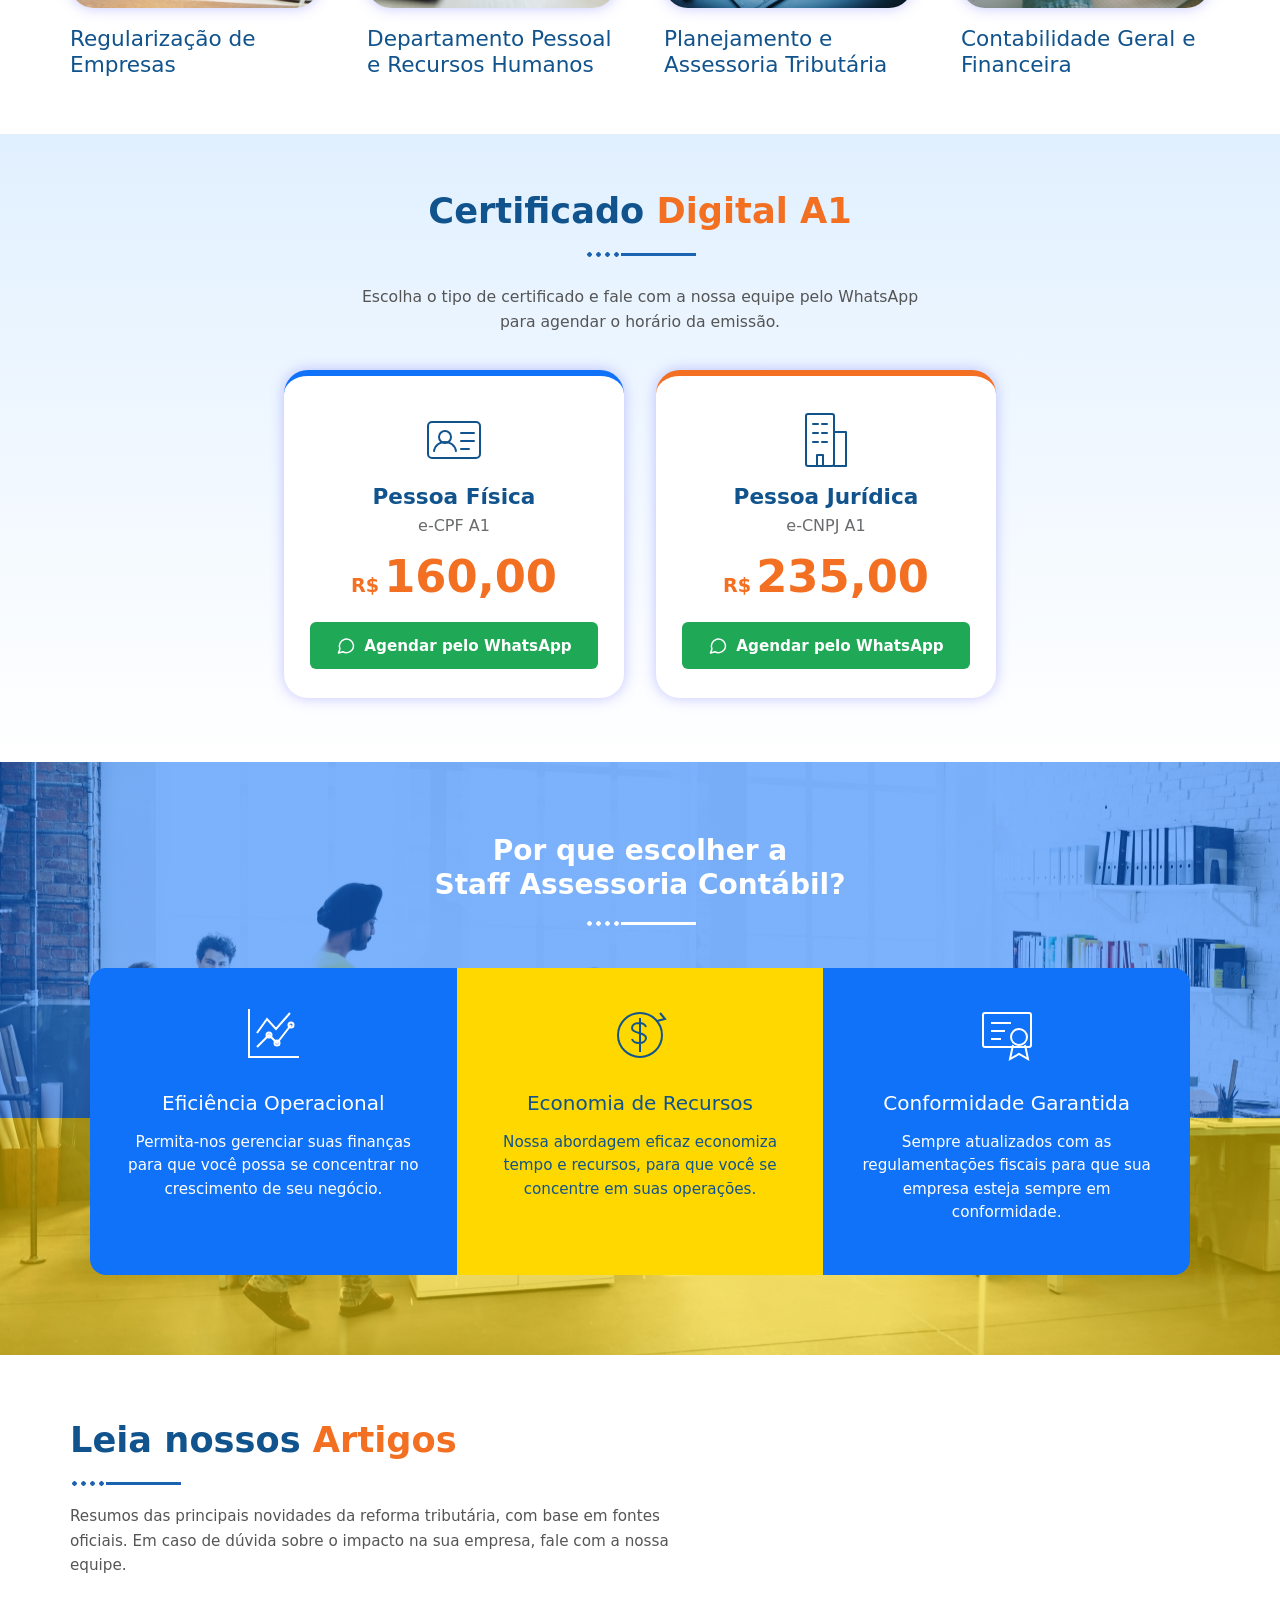
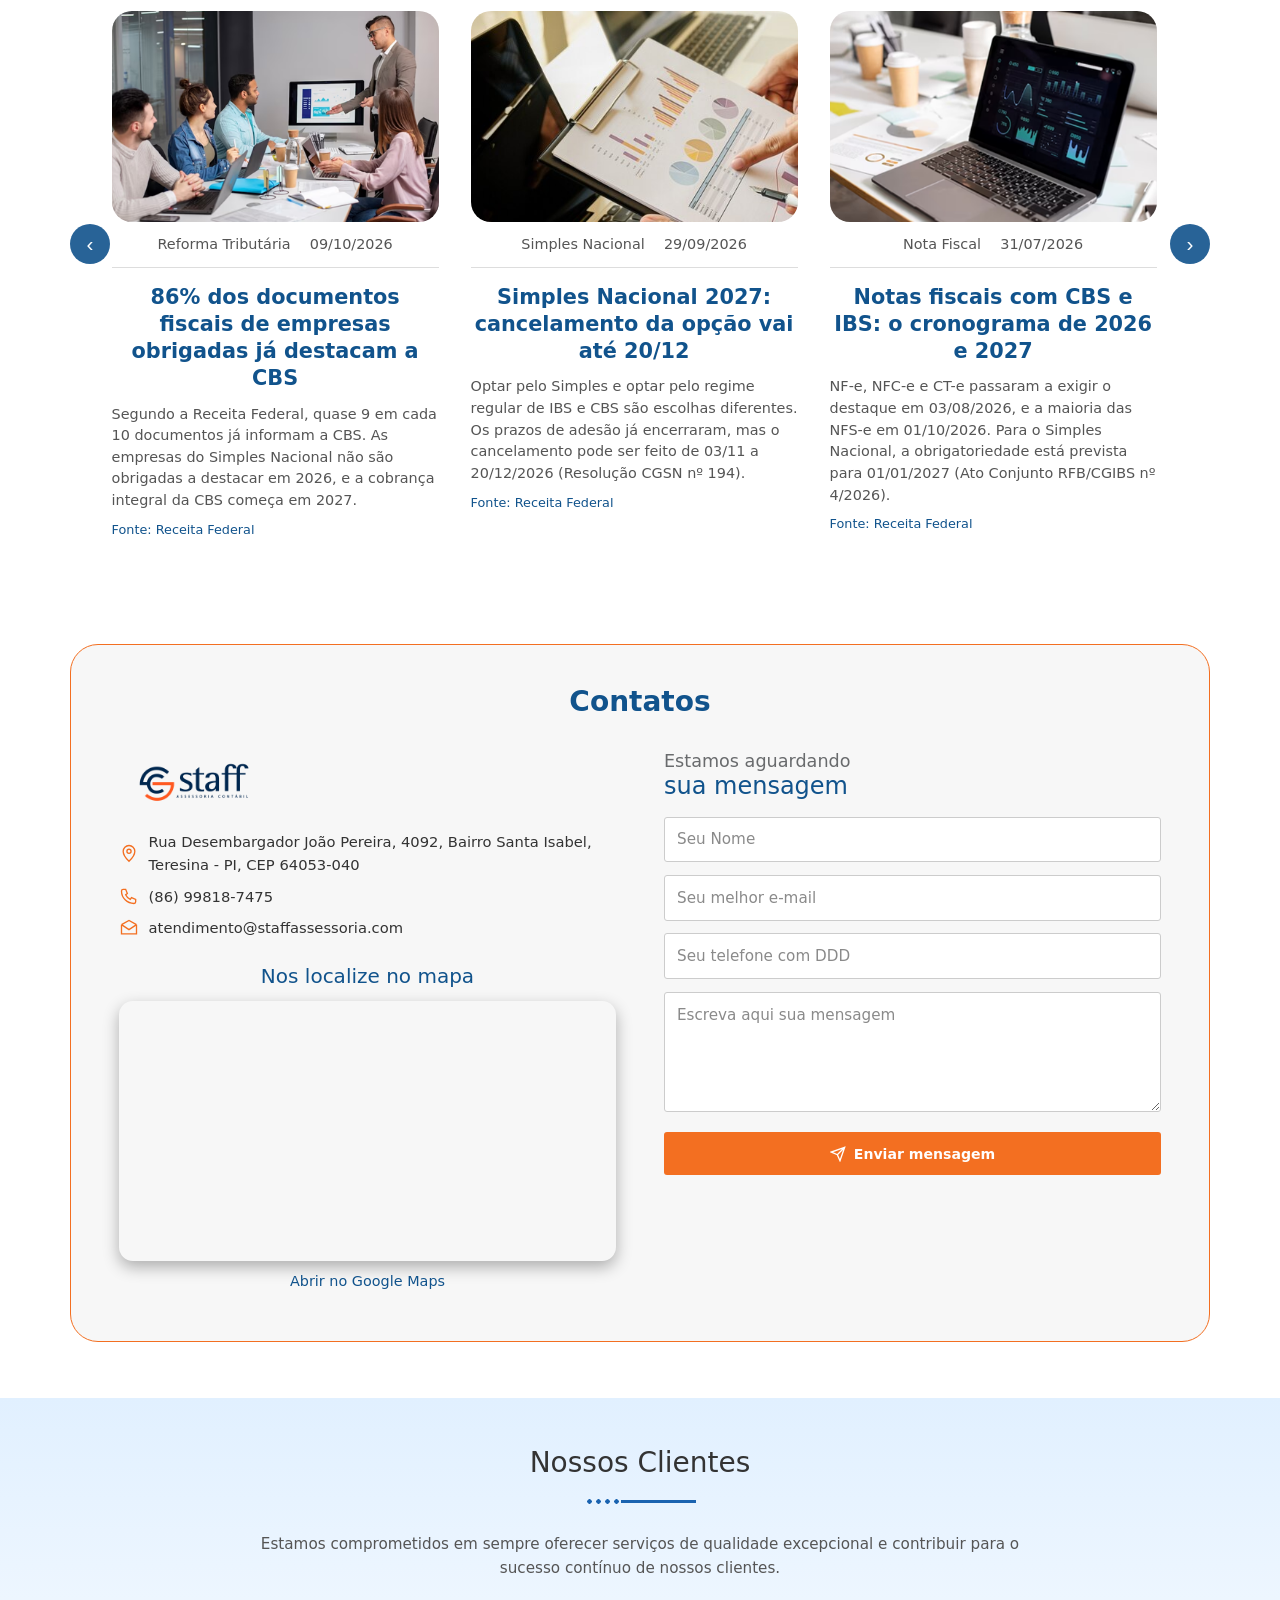
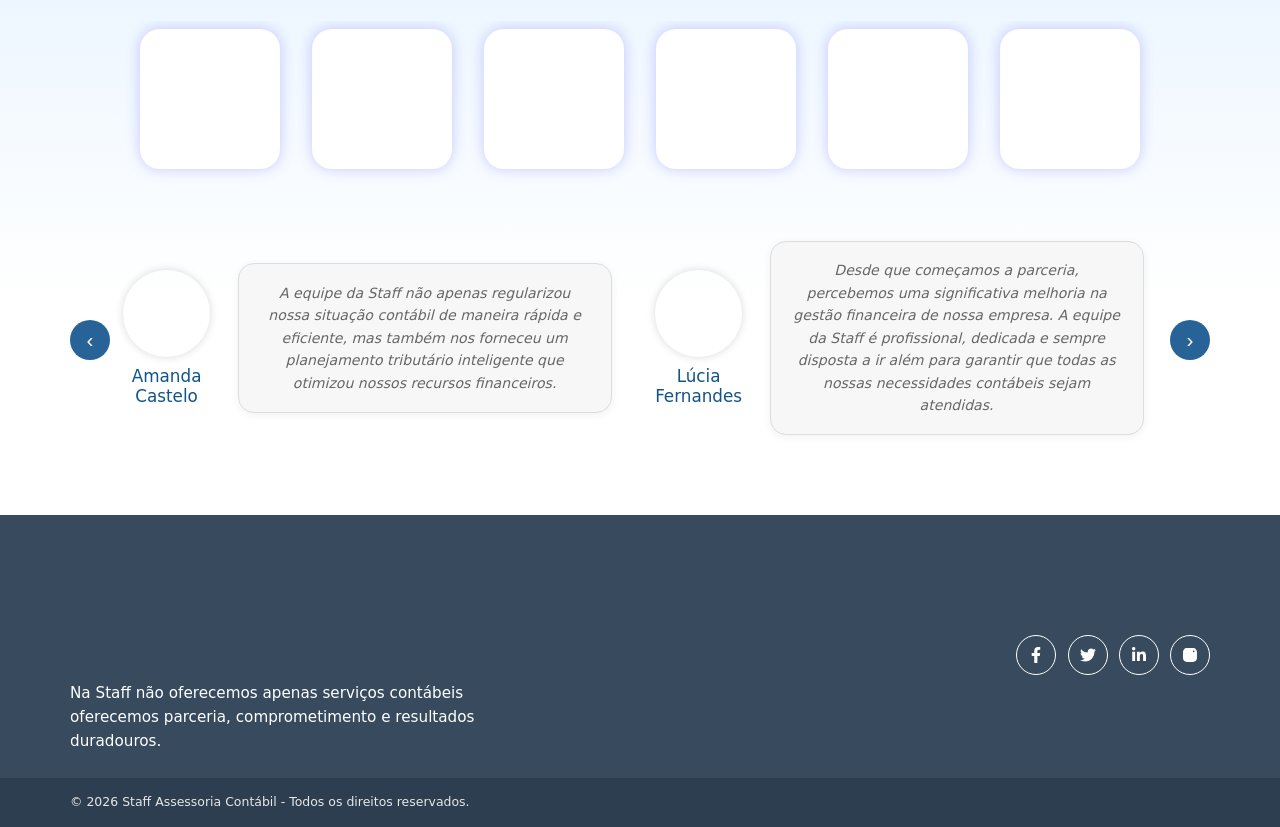
==== commit d8da5f1e: "Add files via upload" ====
--- a/index.html
+++ b/index.html
@@ -48,7 +48,6 @@
         <a href="#artigos">Artigos</a>
         <a href="#contato">Contato</a>
         <a class="botao-menu" data-cfg-href="ONVIO_PORTAL_URL" href="https://onvio.com.br/staff/#/documents/client" target="_blank" rel="noopener noreferrer">Área do cliente</a>
-        <a class="link-equipe" href="funcionarios.html">Equipe</a>
       </nav>
     </div>
   </header>
--- a/assets/style.css
+++ b/assets/style.css
@@ -53,7 +53,6 @@
 .menu a:hover { color: var(--azul); }
 .menu .botao-menu { background: var(--laranja); color: #fff; border-radius: 6px; padding: 0.45rem 1rem; margin-left: 0.6rem; }
 .menu .botao-menu:hover { background: #d95c12; color: #fff; }
-.menu .link-equipe { border: 2px solid var(--azul); border-radius: 6px; padding: 0.35rem 0.9rem; color: var(--azul); margin-left: 0.3rem; }
 .hamb { display: none; margin-left: auto; background: #fff; border: 1px solid #ccc; border-radius: 4px; padding: 0.45rem 0.6rem; cursor: pointer; }
 .hamb span { display: block; width: 22px; height: 2px; background: #555; margin: 4px 0; }
 
@@ -253,7 +252,7 @@
   .hamb { display: block; }
   .menu { display: none; position: absolute; left: 0; right: 0; top: 100%; background: #fff; flex-direction: column; align-items: stretch; padding: 0.5rem 1rem 1rem; box-shadow: 0 8px 12px rgba(0, 0, 0, 0.15); }
   .menu.aberto { display: flex; }
-  .menu .botao-menu, .menu .link-equipe { margin: 0.4rem 0 0; text-align: center; }
+  .menu .botao-menu { margin: 0.4rem 0 0; text-align: center; }
 }
 
 @media (max-width: 640px) {
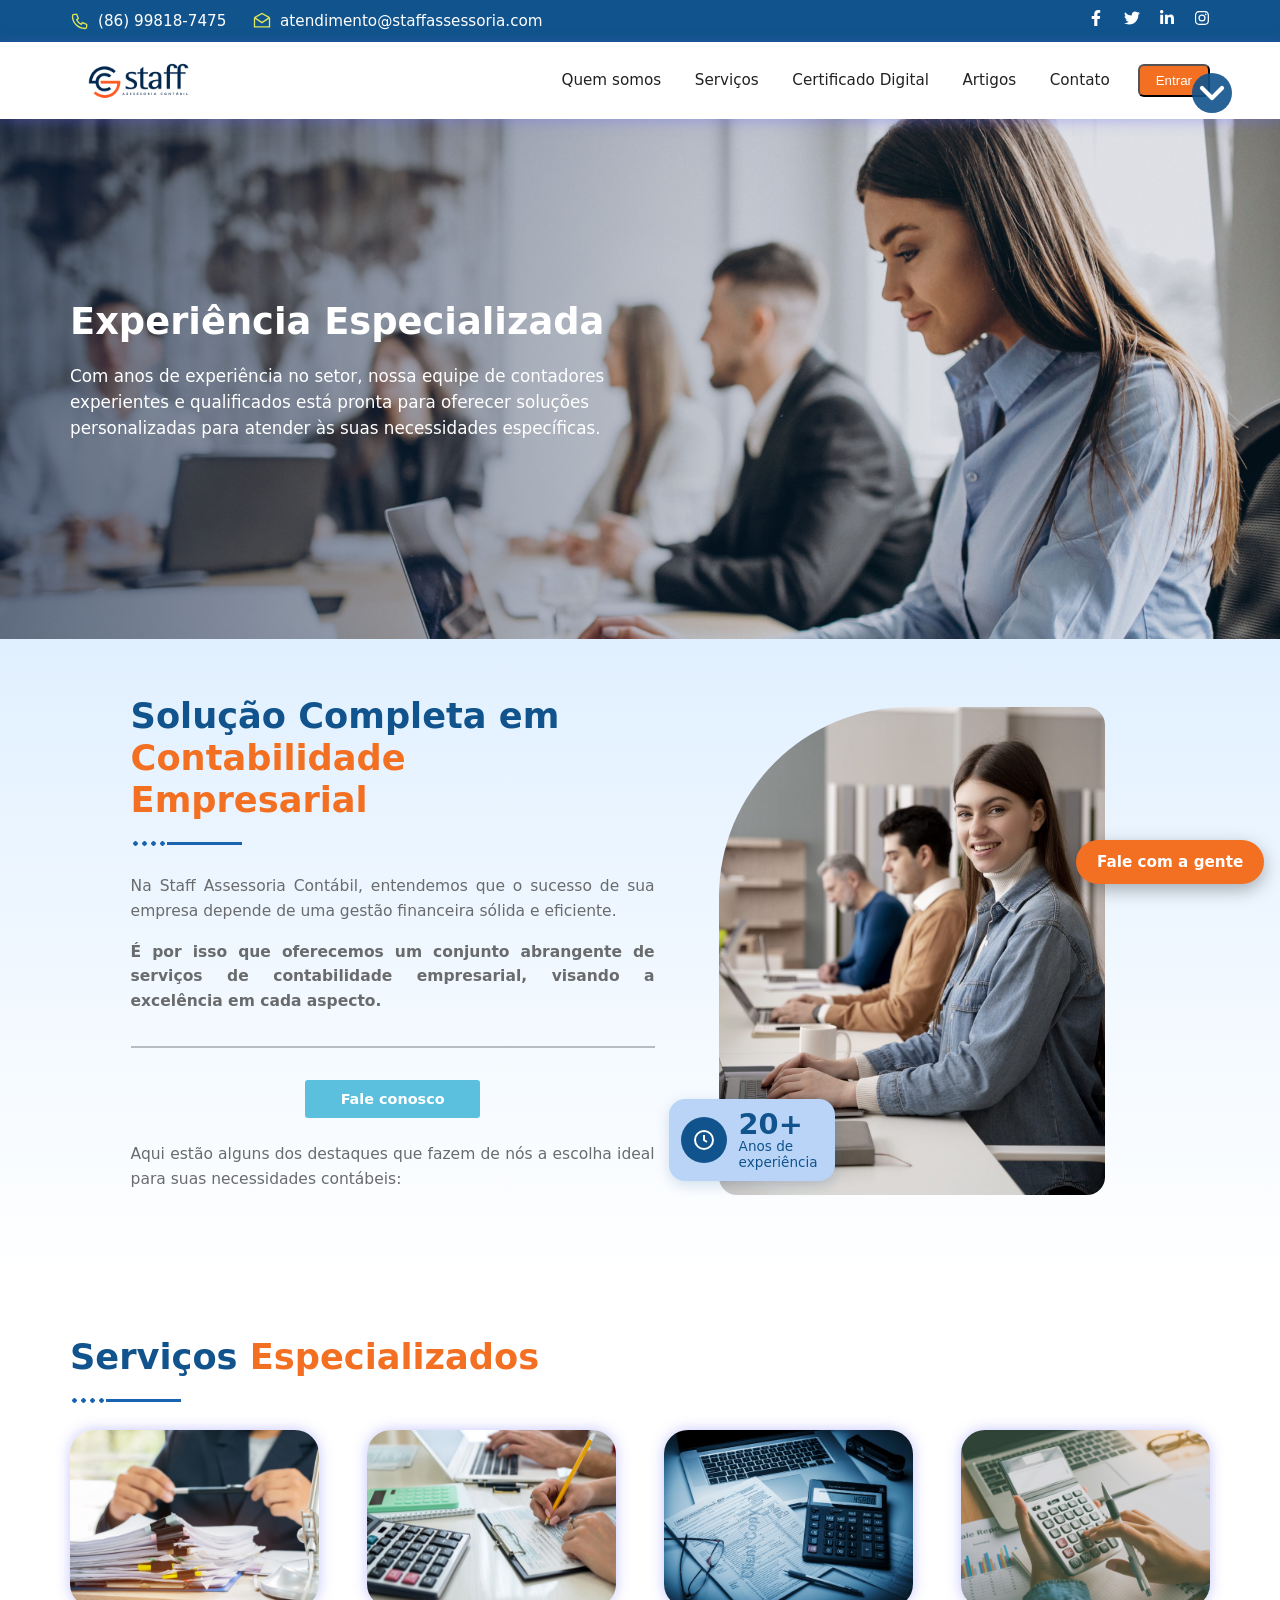
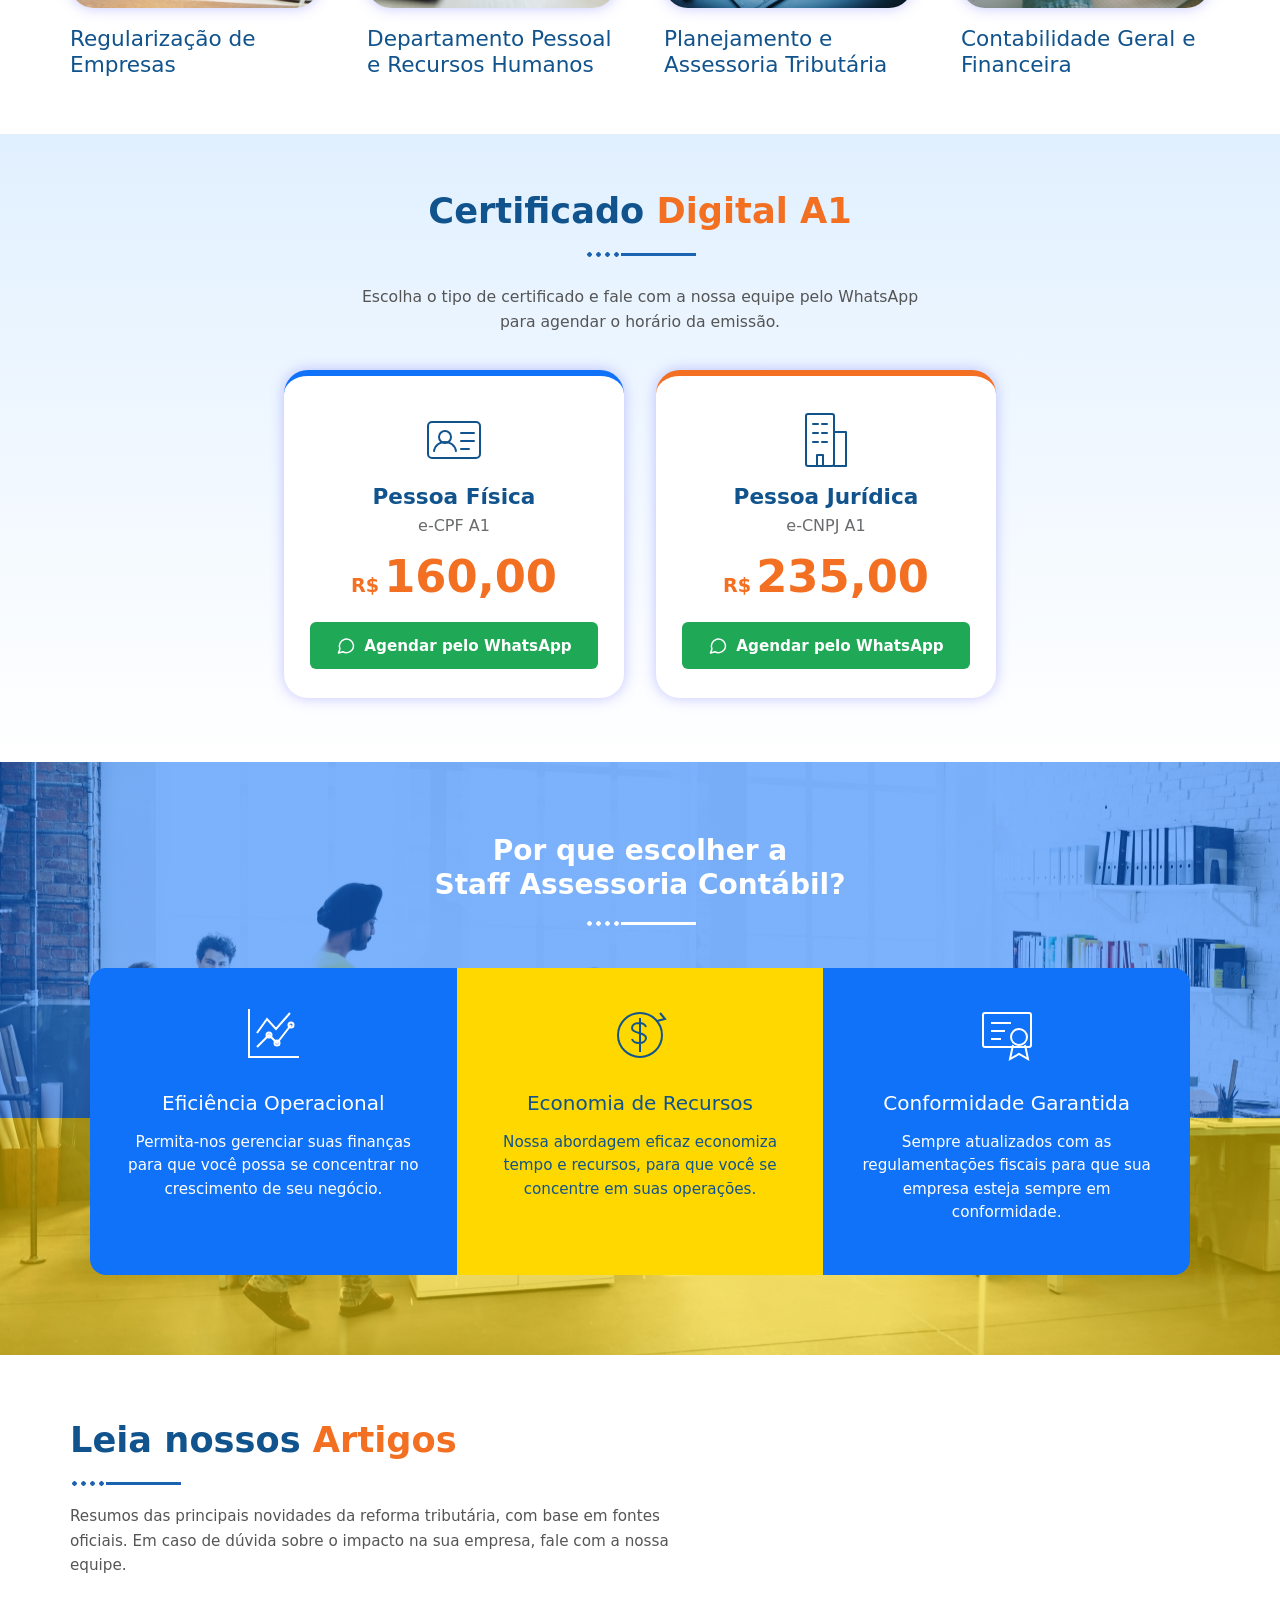
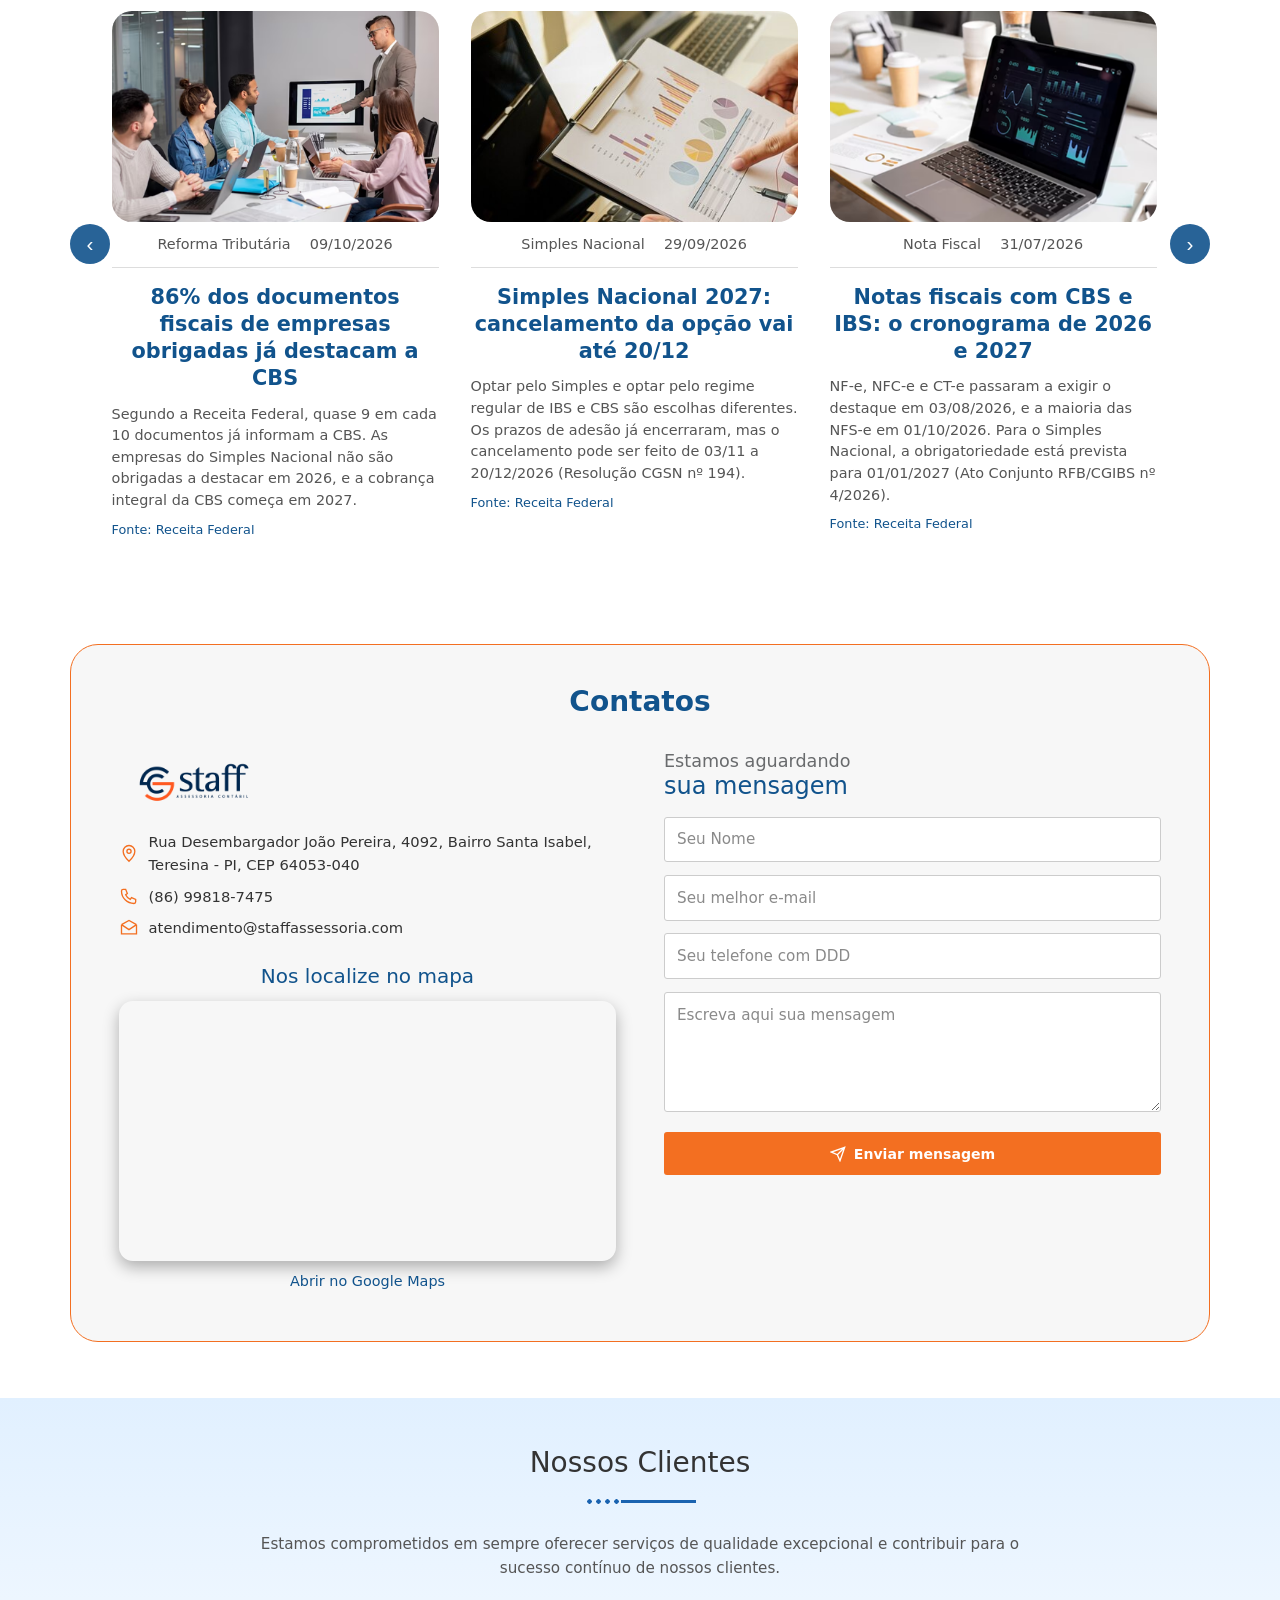
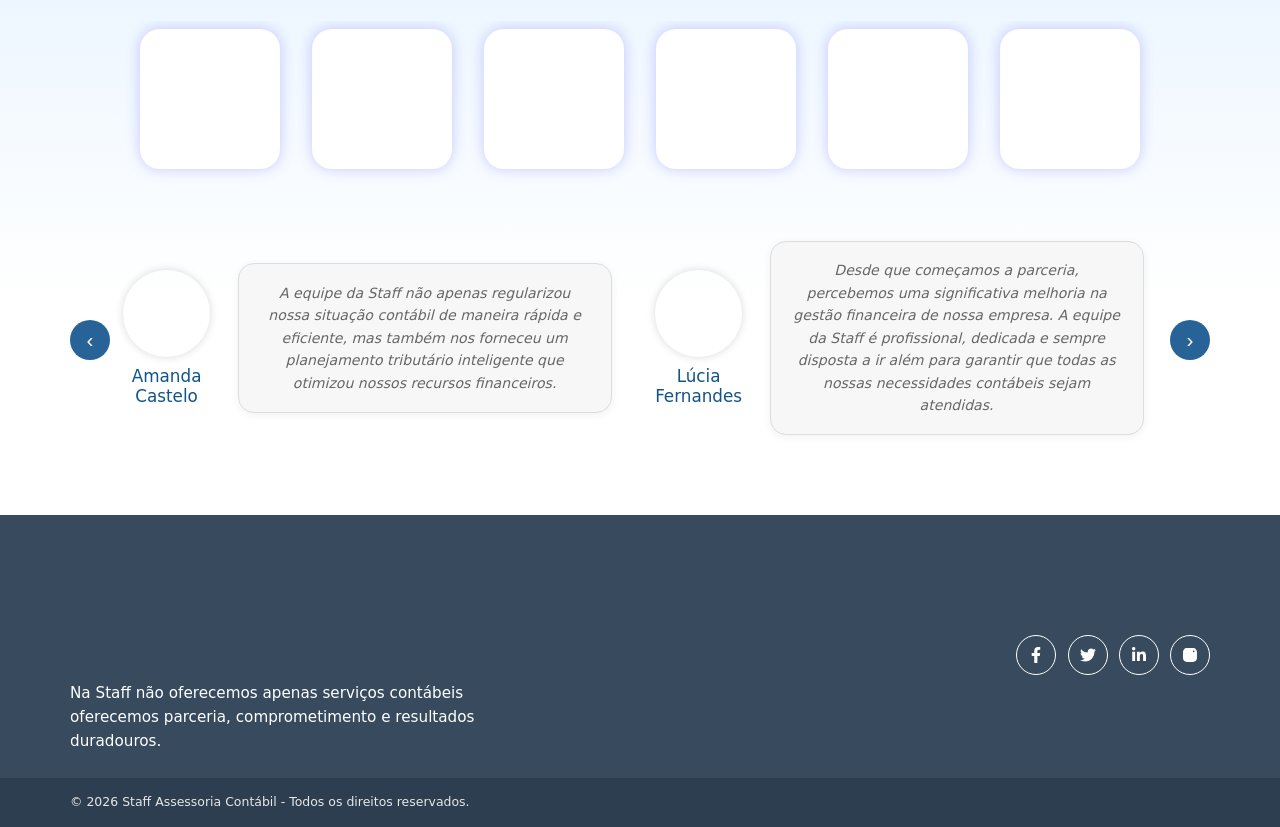
==== commit 3bf458f4: "Add files via upload" ====
--- a/index.html
+++ b/index.html
@@ -47,7 +47,13 @@
         <a href="#certificado">Certificado Digital</a>
         <a href="#artigos">Artigos</a>
         <a href="#contato">Contato</a>
-        <a class="botao-menu" data-cfg-href="ONVIO_PORTAL_URL" href="https://onvio.com.br/staff/#/documents/client" target="_blank" rel="noopener noreferrer">Área do cliente</a>
+        <div class="entrar">
+          <button class="botao-menu" id="entrar-botao" type="button" aria-expanded="false" aria-controls="entrar-opcoes">Entrar <svg class="seta" viewBox="0 0 24 24" width="16" height="16" aria-hidden="true"><path fill="none" stroke="currentColor" stroke-width="2.5" stroke-linecap="round" stroke-linejoin="round" d="M6 9l6 6 6-6"/></svg></button>
+          <div class="entrar-opcoes" id="entrar-opcoes" hidden>
+            <a data-cfg-href="ONVIO_PORTAL_URL" href="https://onvio.com.br/staff/#/documents/client" target="_blank" rel="noopener noreferrer"><strong>Área do cliente</strong><span>Documentos e guias no portal Onvio</span></a>
+            <a href="equipe/"><strong>Área da equipe</strong><span>Acesso dos funcionários da Staff</span></a>
+          </div>
+        </div>
       </nav>
     </div>
   </header>
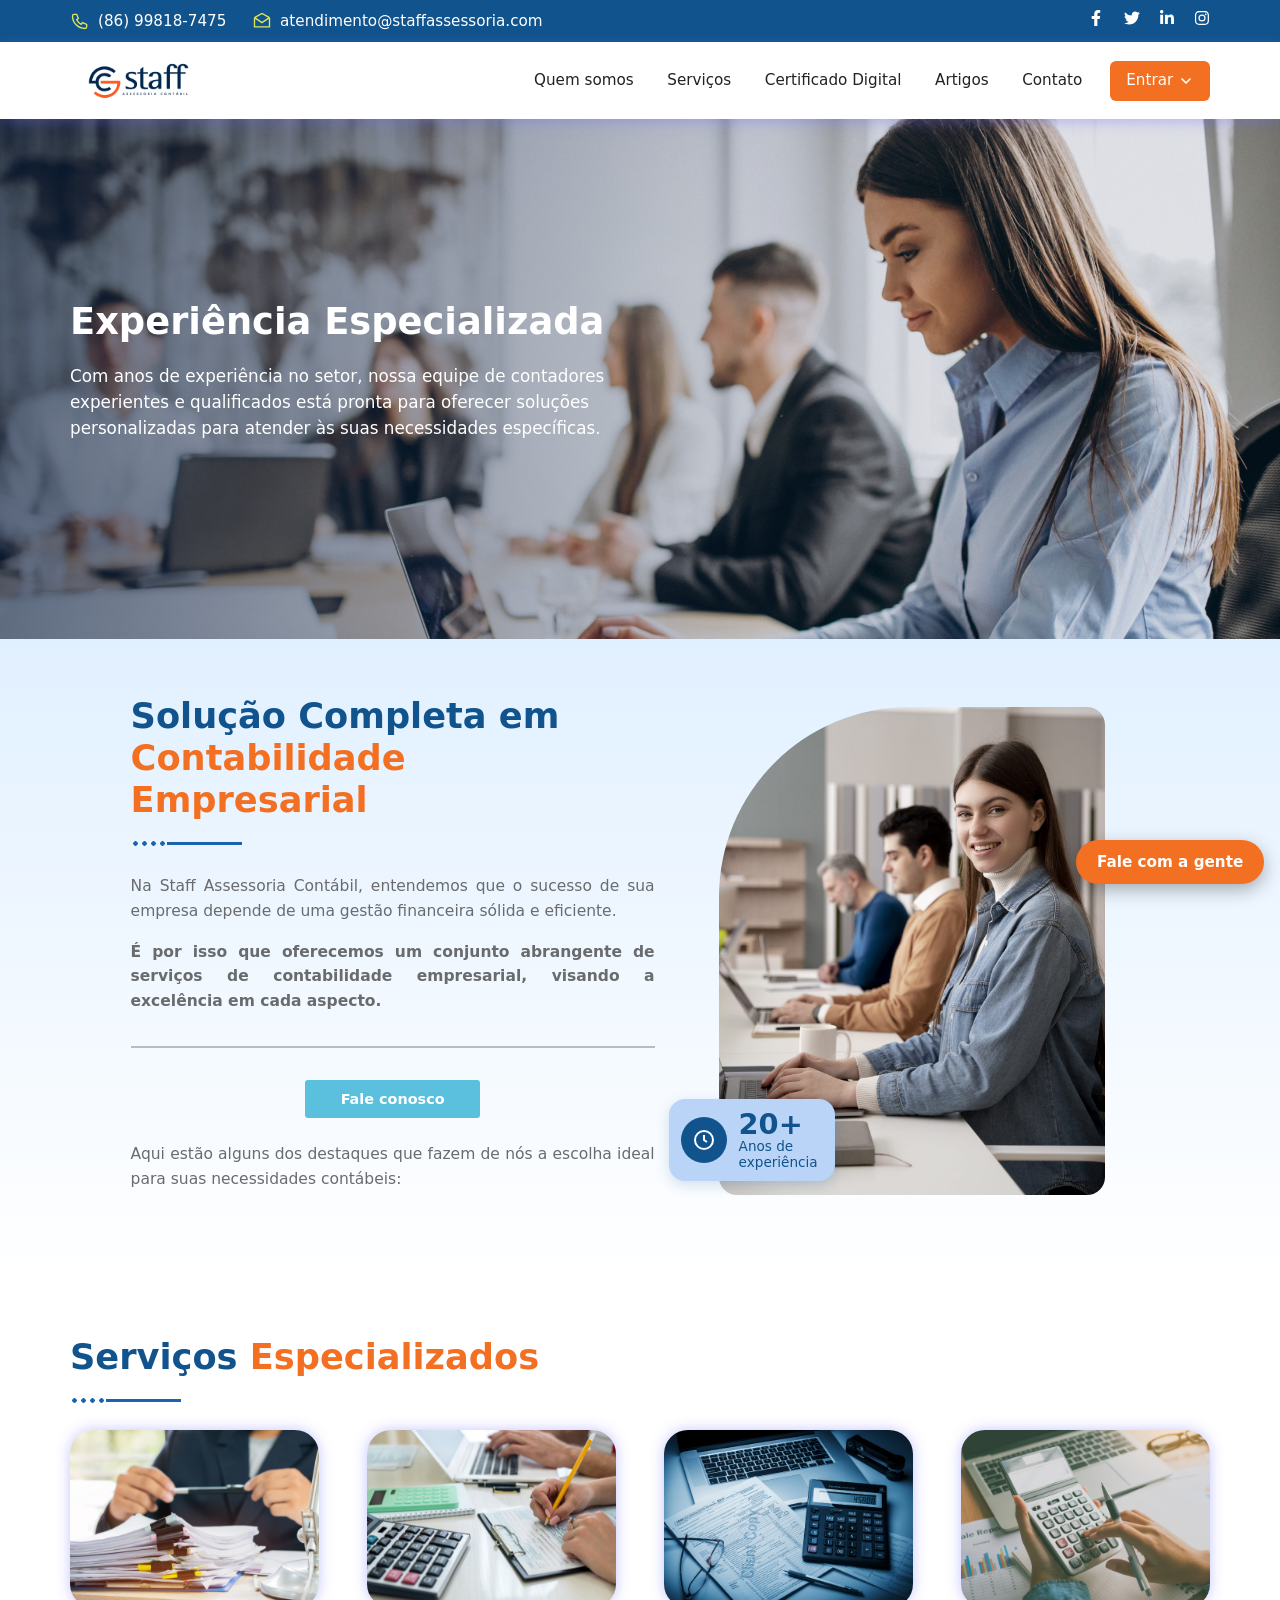
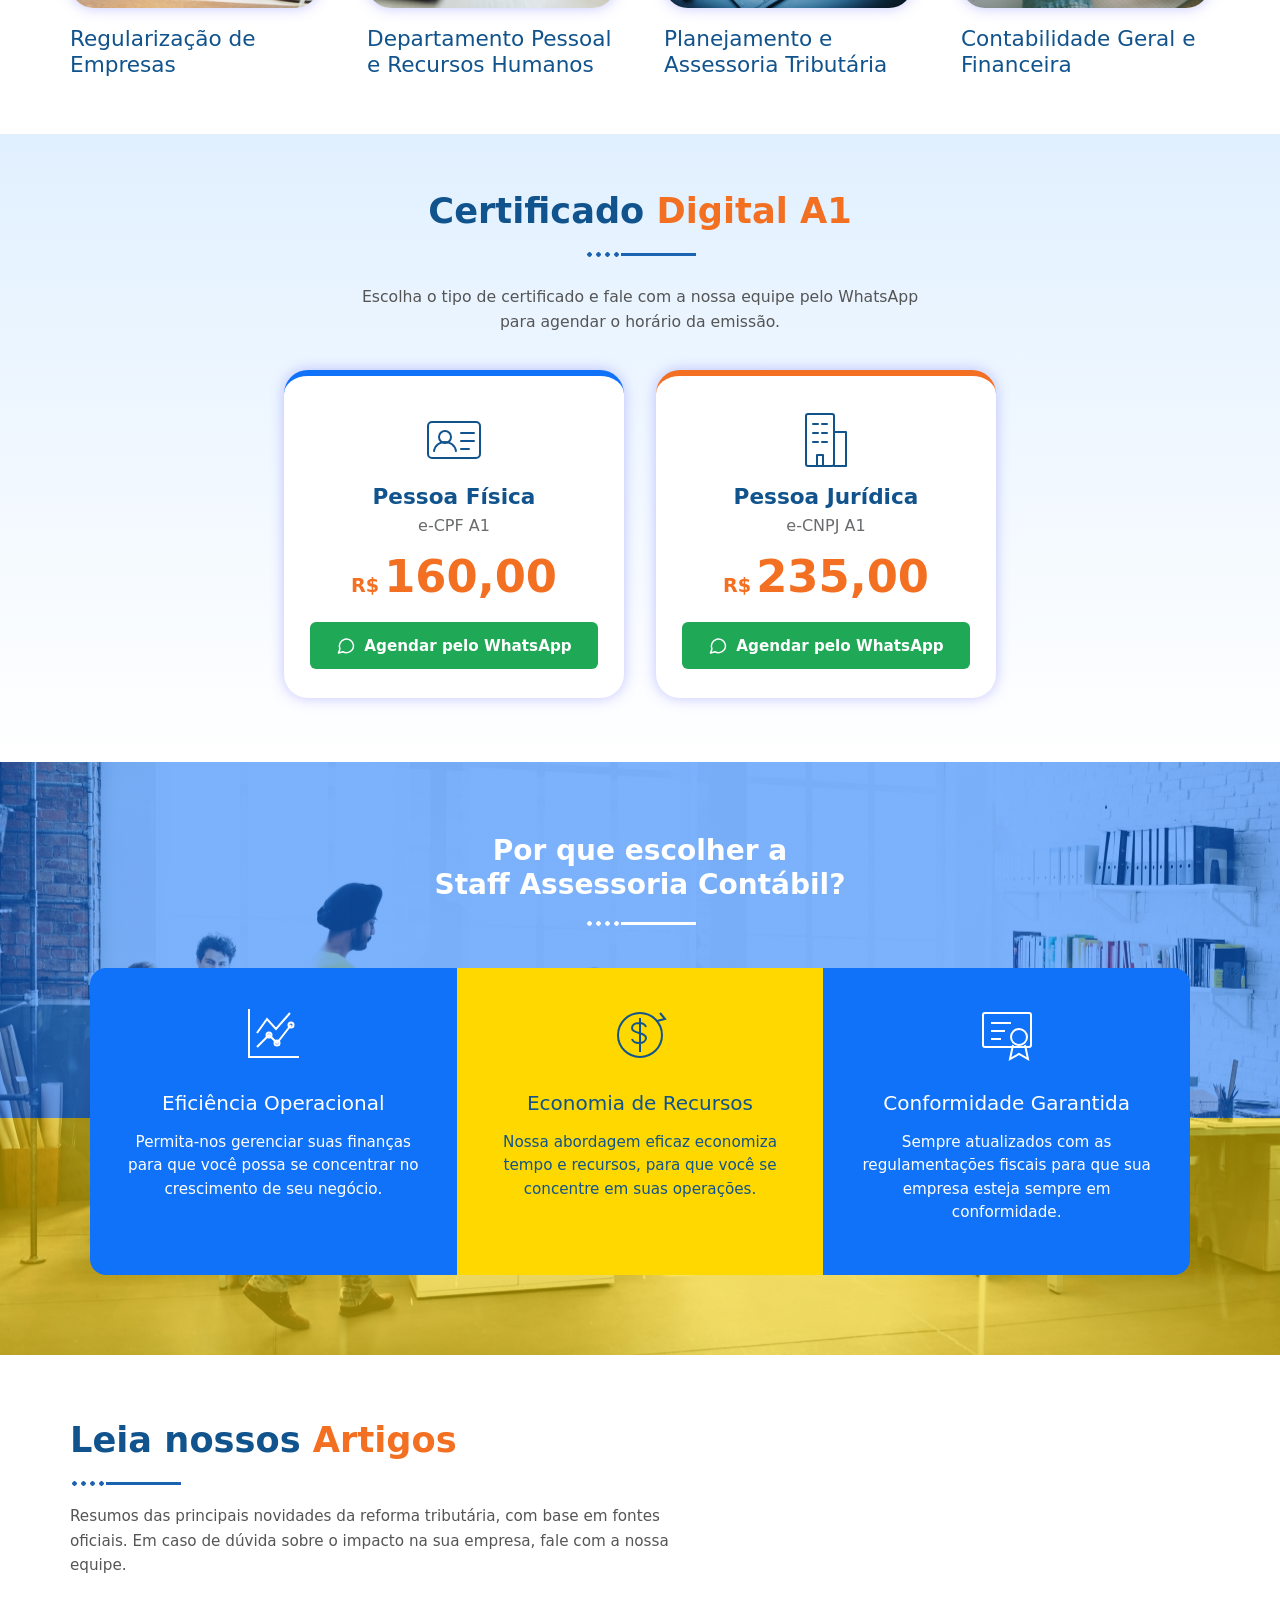
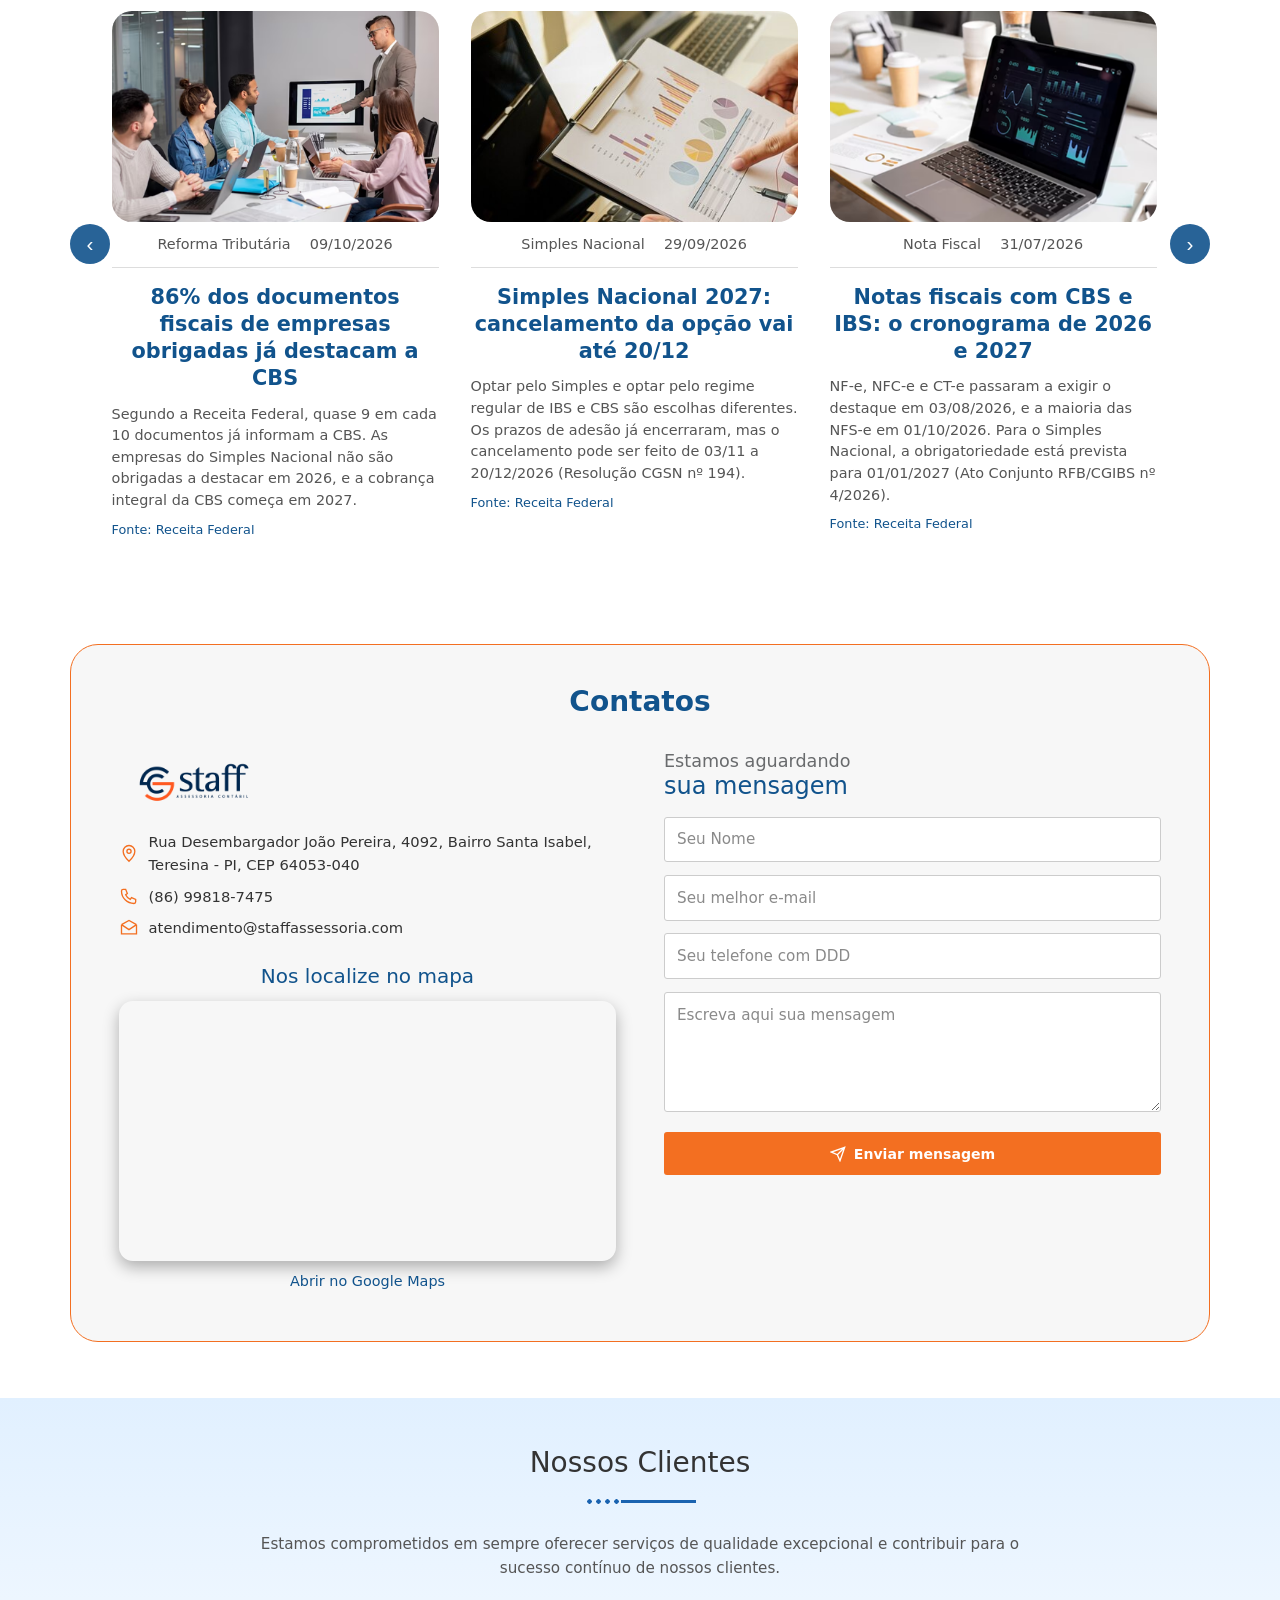
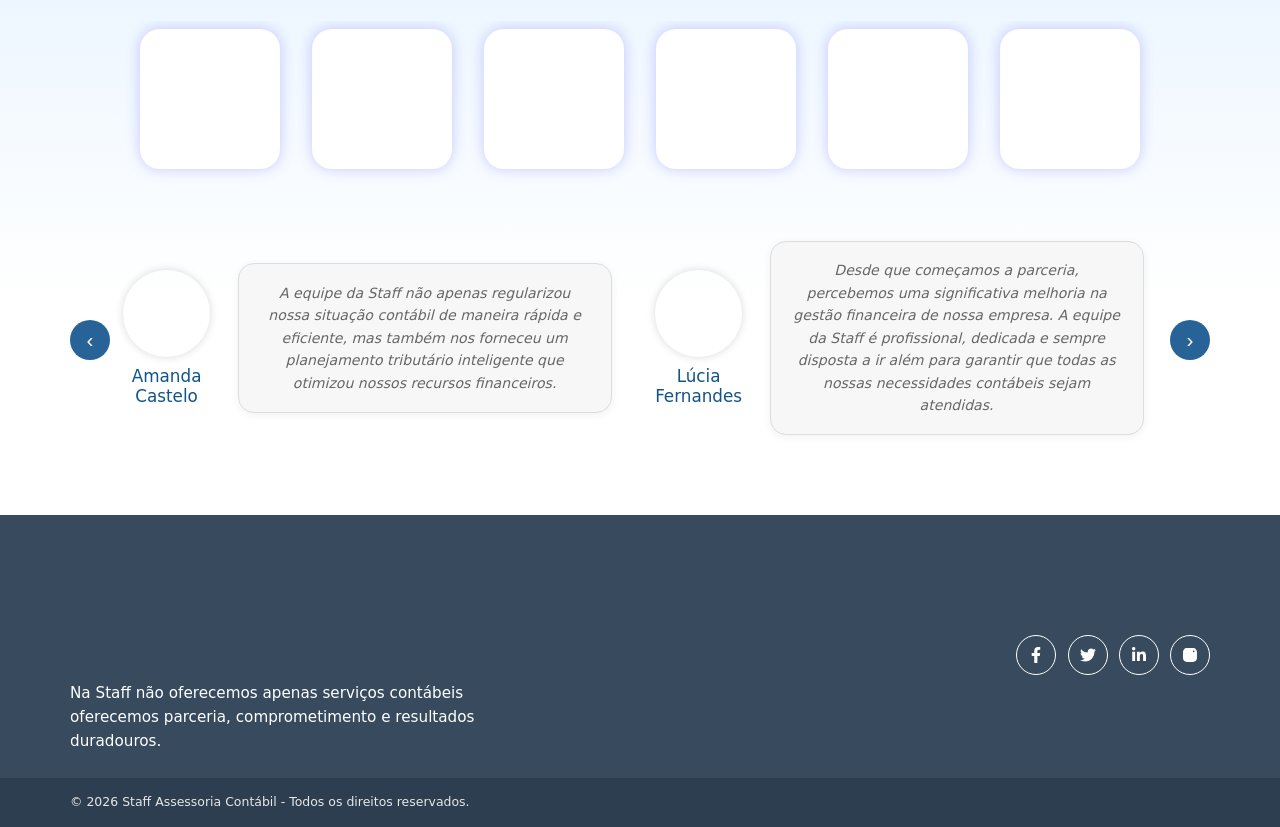
==== commit 5cb59e6e: "Add files via upload" ====
--- a/index.html
+++ b/index.html
@@ -11,7 +11,7 @@
   <link rel="preconnect" href="https://fonts.googleapis.com">
   <link rel="preconnect" href="https://fonts.gstatic.com" crossorigin>
   <link href="https://fonts.googleapis.com/css2?family=Montserrat:wght@500;600;700&family=Poppins:wght@400;500;600&family=Roboto:ital,wght@0,300;0,400;0,500;0,600;1,400&display=swap" rel="stylesheet">
-  <link rel="stylesheet" href="assets/style.css">
+  <link rel="stylesheet" href="assets/style.css?v=2026-11-12b">
 </head>
 <body>
   <div class="barra">
@@ -48,7 +48,7 @@
         <a href="#artigos">Artigos</a>
         <a href="#contato">Contato</a>
         <div class="entrar">
-          <button class="botao-menu" id="entrar-botao" type="button" aria-expanded="false" aria-controls="entrar-opcoes">Entrar <svg class="seta" viewBox="0 0 24 24" width="16" height="16" aria-hidden="true"><path fill="none" stroke="currentColor" stroke-width="2.5" stroke-linecap="round" stroke-linejoin="round" d="M6 9l6 6 6-6"/></svg></button>
+          <button class="botao-menu" id="entrar-botao" type="button" aria-expanded="false" aria-controls="entrar-opcoes">Entrar <svg class="ico-seta" viewBox="0 0 24 24" width="16" height="16" aria-hidden="true"><path fill="none" stroke="currentColor" stroke-width="2.5" stroke-linecap="round" stroke-linejoin="round" d="M6 9l6 6 6-6"/></svg></button>
           <div class="entrar-opcoes" id="entrar-opcoes" hidden>
             <a data-cfg-href="ONVIO_PORTAL_URL" href="https://onvio.com.br/staff/#/documents/client" target="_blank" rel="noopener noreferrer"><strong>Área do cliente</strong><span>Documentos e guias no portal Onvio</span></a>
             <a href="equipe/"><strong>Área da equipe</strong><span>Acesso dos funcionários da Staff</span></a>
@@ -335,8 +335,8 @@
     </div>
   </footer>
 
-  <script src="assets/config.js"></script>
-  <script src="assets/main.js"></script>
-  <script src="assets/chatbot.js"></script>
+  <script src="assets/config.js?v=2026-11-12b"></script>
+  <script src="assets/main.js?v=2026-11-12b"></script>
+  <script src="assets/chatbot.js?v=2026-11-12b"></script>
 </body>
 </html>
--- a/assets/style.css
+++ b/assets/style.css
@@ -53,6 +53,15 @@
 .menu a:hover { color: var(--azul); }
 .menu .botao-menu { background: var(--laranja); color: #fff; border-radius: 6px; padding: 0.45rem 1rem; margin-left: 0.6rem; }
 .menu .botao-menu:hover { background: #d95c12; color: #fff; }
+.entrar { position: relative; }
+.menu button.botao-menu { border: 0; font: inherit; cursor: pointer; display: inline-flex; align-items: center; gap: 0.3rem; min-height: 40px; }
+.entrar .seta { transition: transform 0.15s; }
+.entrar button[aria-expanded="true"] .seta { transform: rotate(180deg); }
+.entrar-opcoes { position: absolute; right: 0; top: calc(100% + 8px); z-index: 50; min-width: 260px; background: #fff; border-radius: 10px; box-shadow: 0 10px 28px rgba(0, 0, 0, 0.18); padding: 0.4rem; }
+.menu .entrar-opcoes a { display: block; padding: 0.65rem 0.8rem; border-radius: 8px; color: #222; }
+.menu .entrar-opcoes a:hover, .menu .entrar-opcoes a:focus-visible { background: #fdeee4; color: #222; }
+.entrar-opcoes strong { display: block; font-weight: 600; }
+.entrar-opcoes span { display: block; font-size: 0.8rem; color: #5b6470; font-weight: 400; }
 .hamb { display: none; margin-left: auto; background: #fff; border: 1px solid #ccc; border-radius: 4px; padding: 0.45rem 0.6rem; cursor: pointer; }
 .hamb span { display: block; width: 22px; height: 2px; background: #555; margin: 4px 0; }
 
@@ -253,6 +262,8 @@
   .menu { display: none; position: absolute; left: 0; right: 0; top: 100%; background: #fff; flex-direction: column; align-items: stretch; padding: 0.5rem 1rem 1rem; box-shadow: 0 8px 12px rgba(0, 0, 0, 0.15); }
   .menu.aberto { display: flex; }
   .menu .botao-menu { margin: 0.4rem 0 0; text-align: center; }
+  .menu button.botao-menu { width: 100%; justify-content: center; }
+  .entrar-opcoes { position: static; box-shadow: none; border: 1px solid #eee; margin-top: 0.4rem; min-width: 0; }
 }
 
 @media (max-width: 640px) {
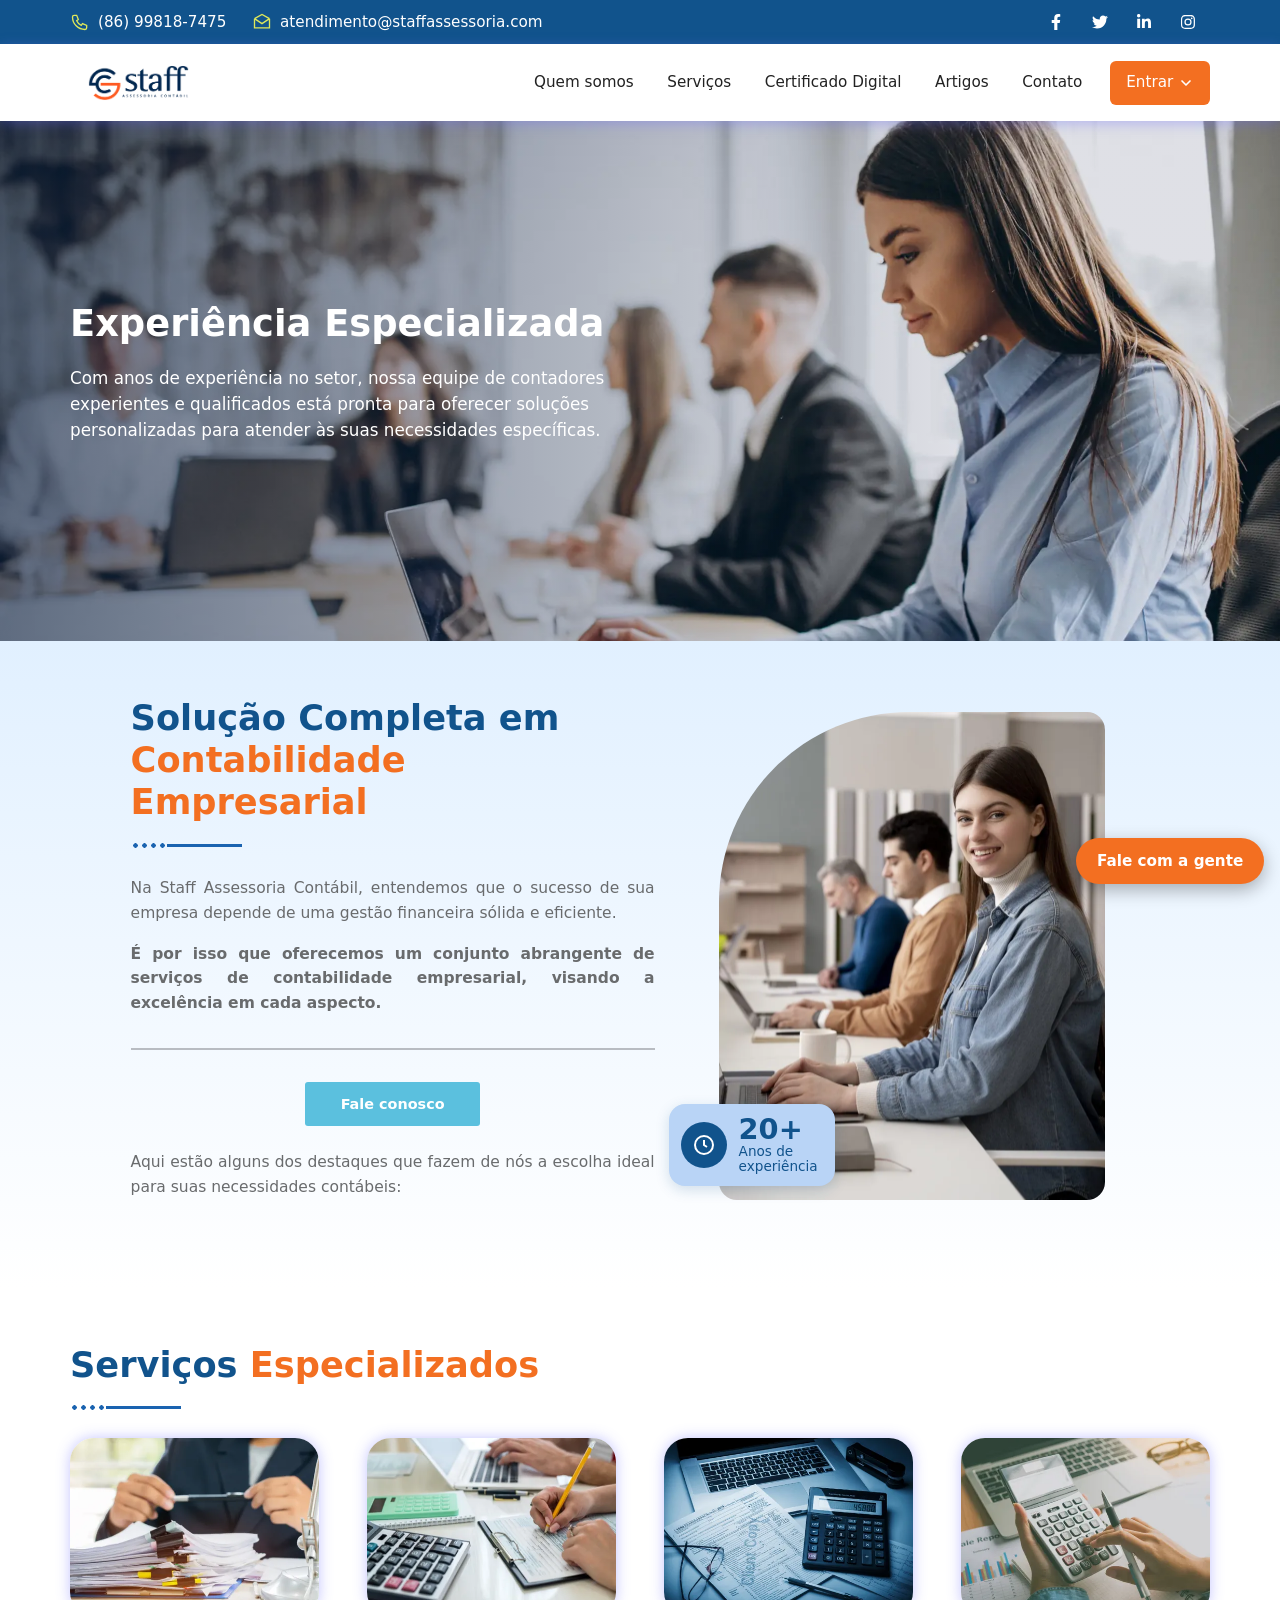
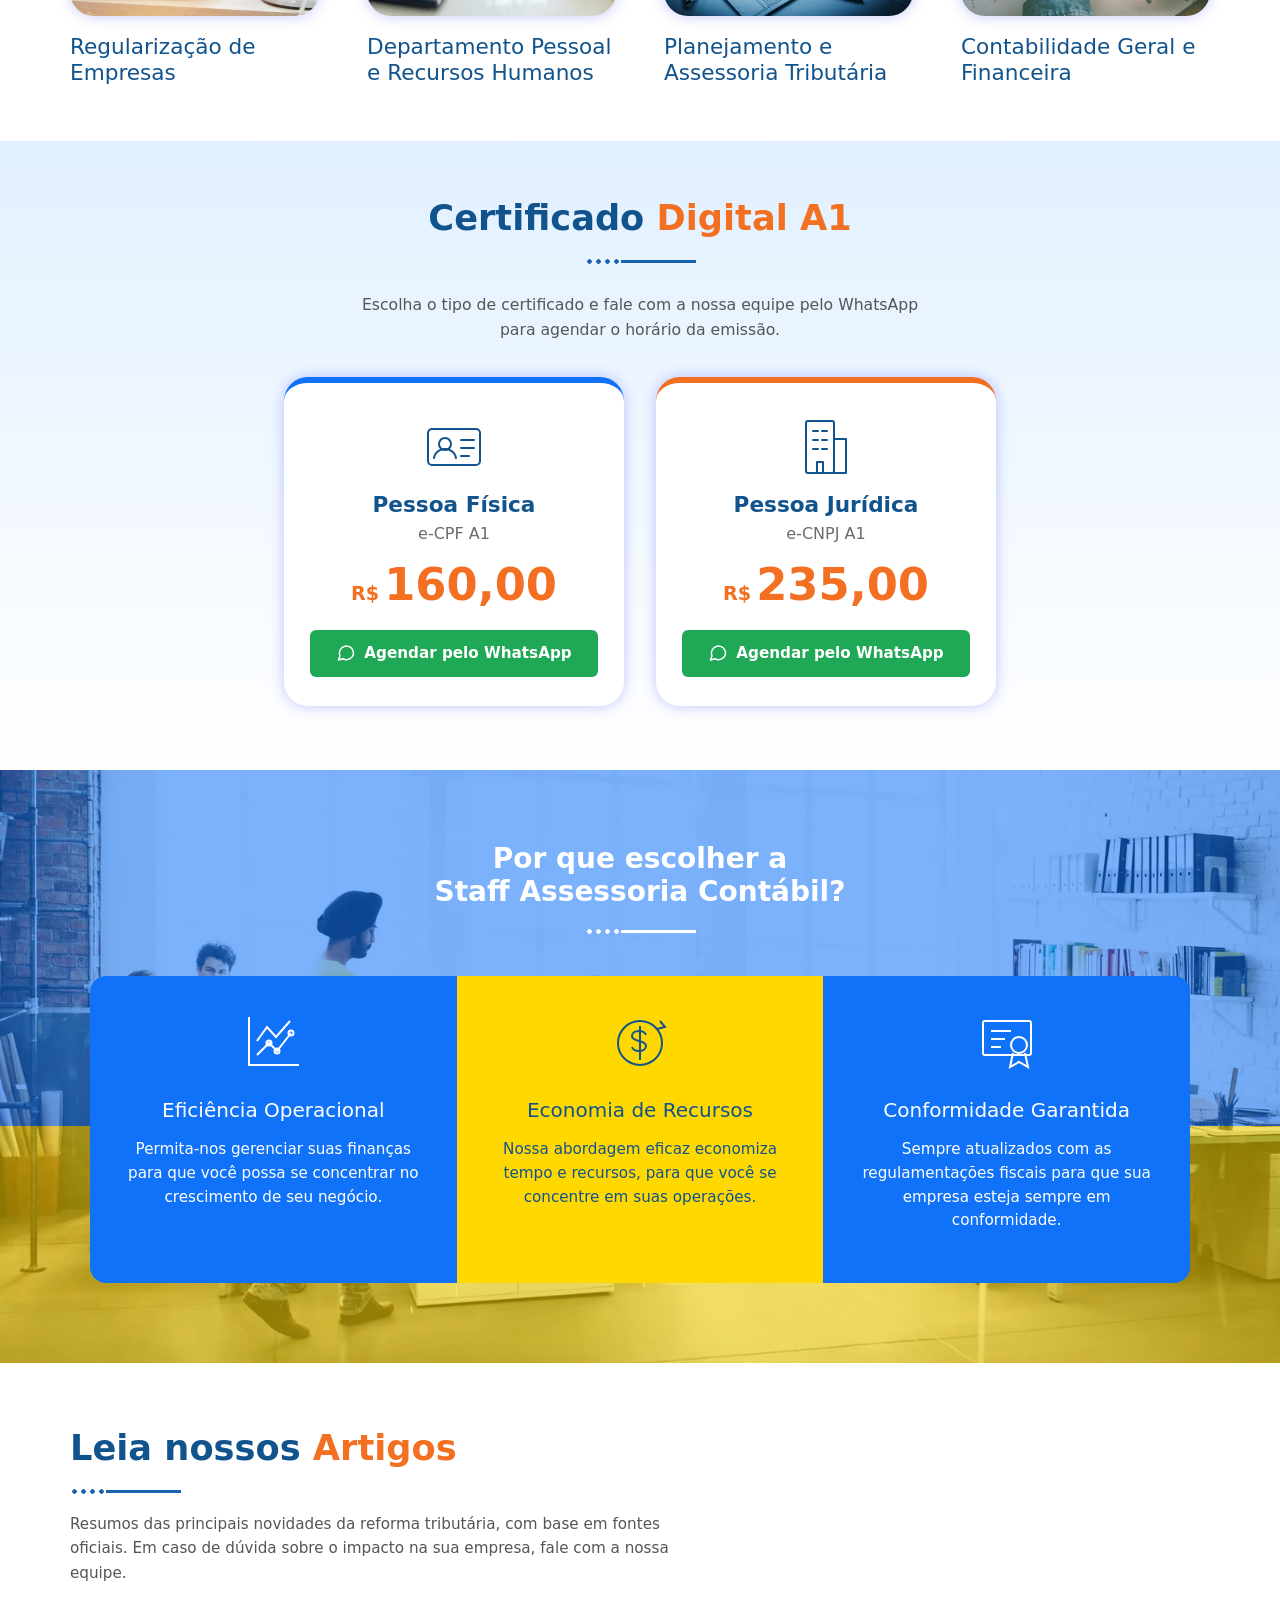
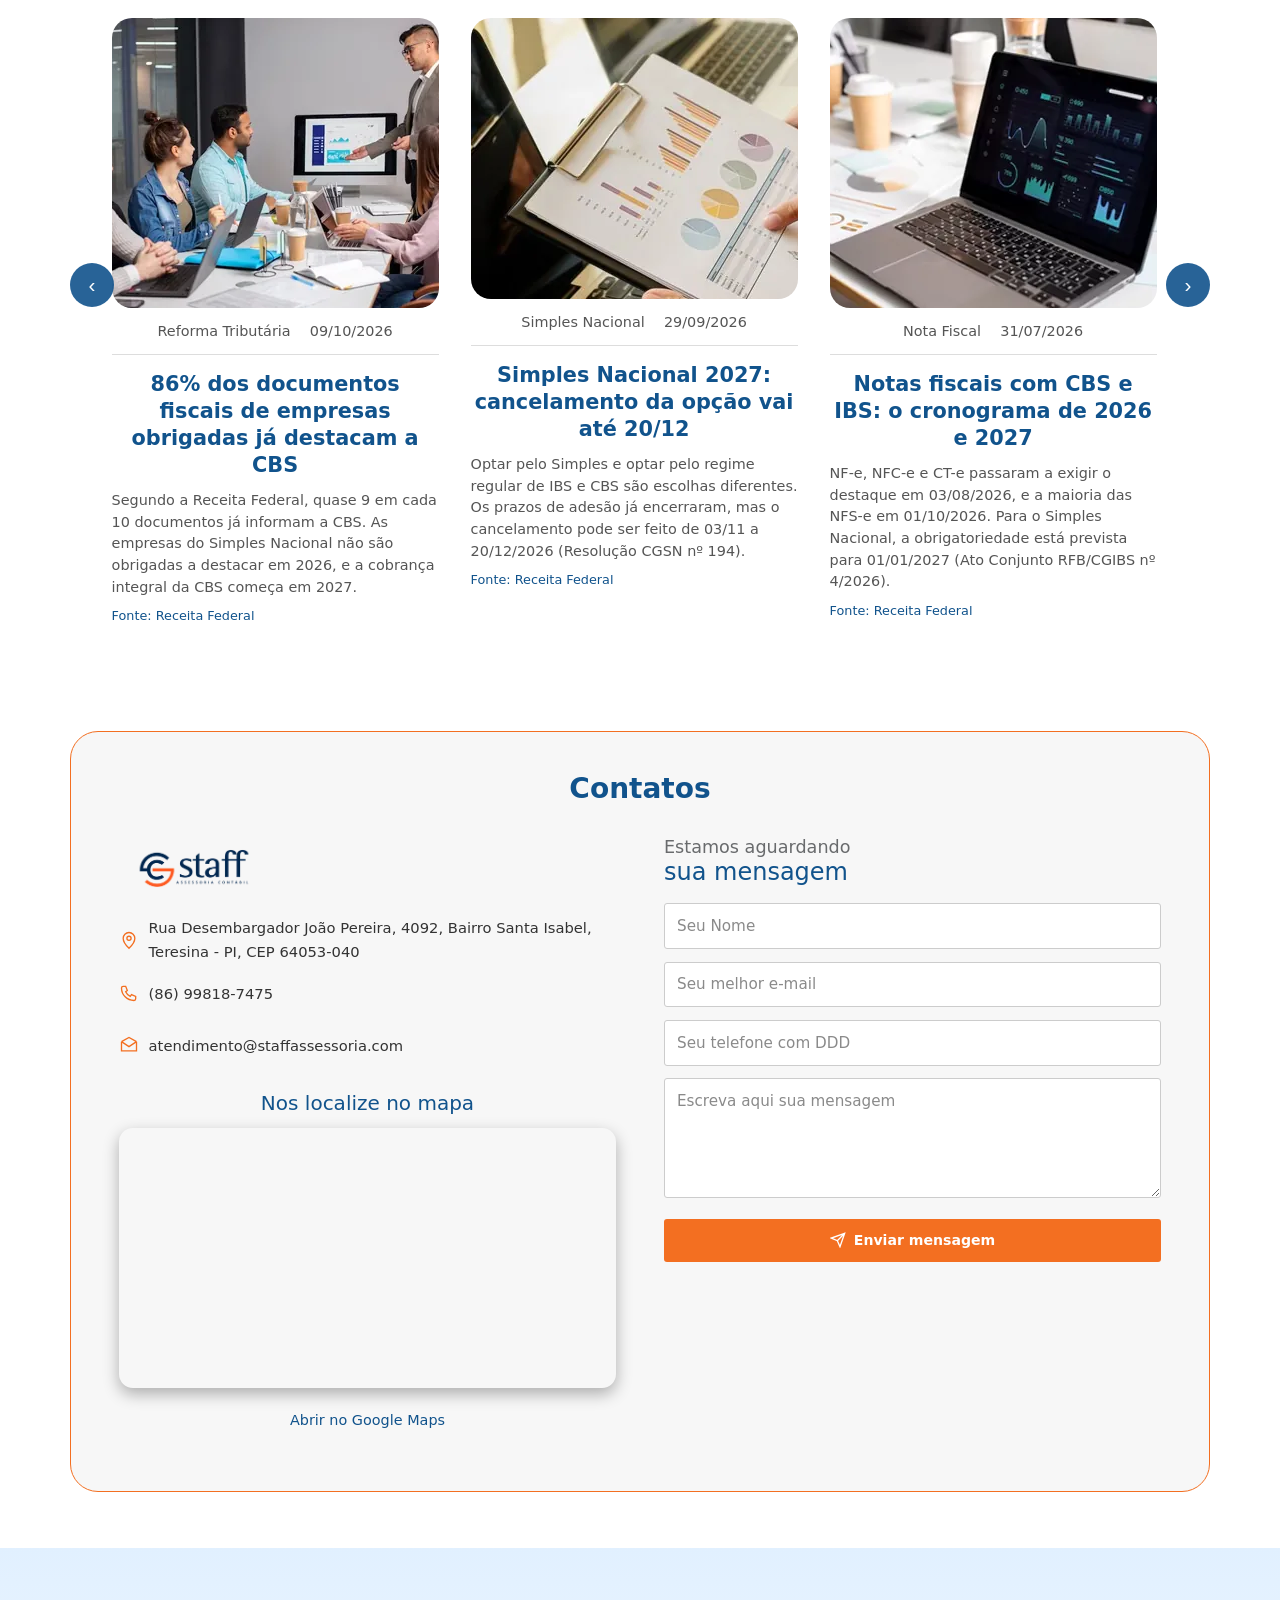
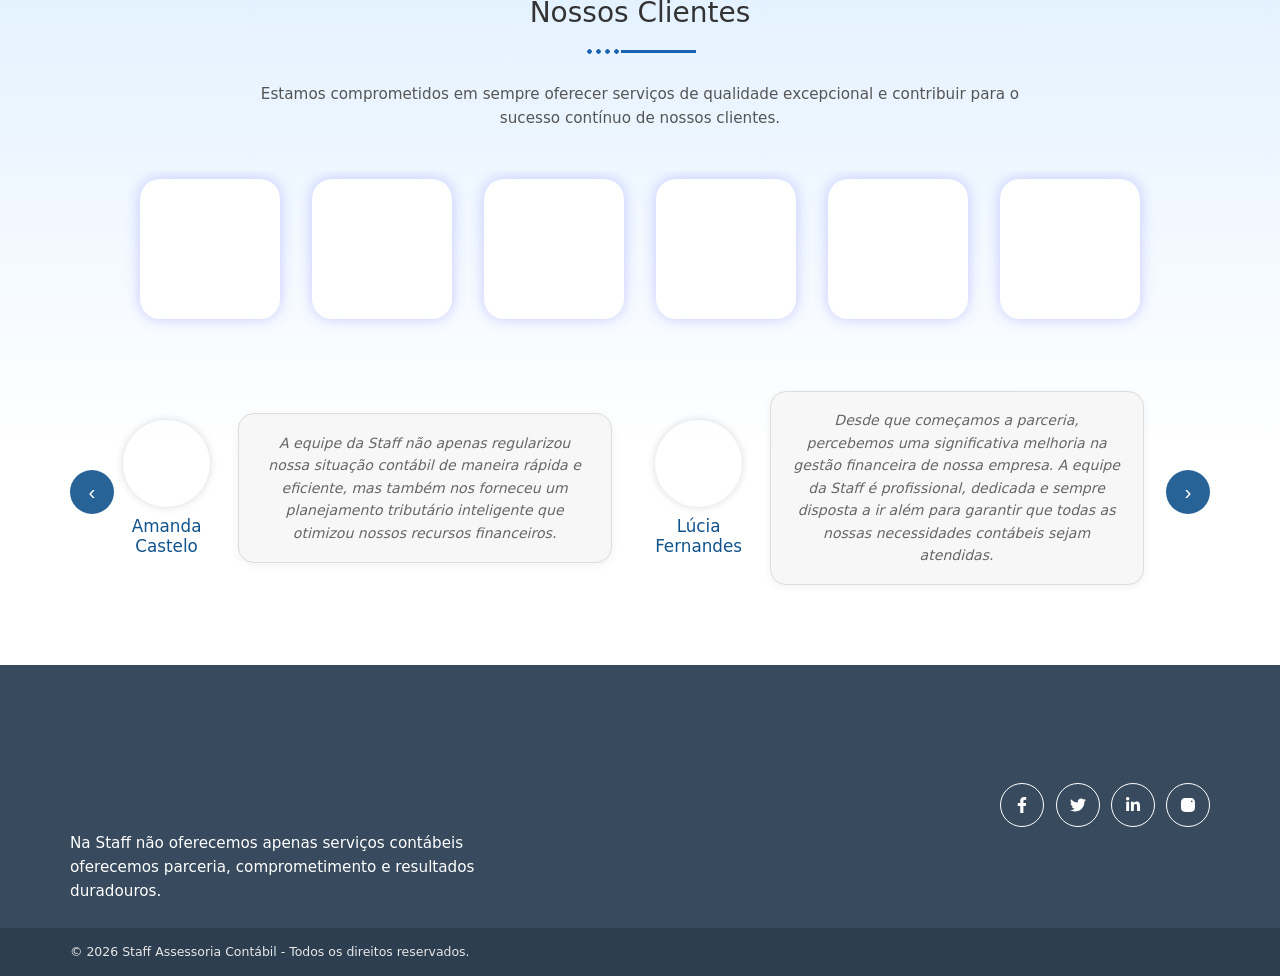
==== commit cb6d80f9: "Add files via upload" ====
--- a/index.html
+++ b/index.html
@@ -7,13 +7,51 @@
   <meta name="referrer" content="strict-origin-when-cross-origin">
   <title>Staff Assessoria Contábil | Contabilidade em Teresina</title>
   <meta name="description" content="Escritório de contabilidade em Teresina: regularização de empresas, departamento pessoal, assessoria tributária e contabilidade geral e financeira.">
+  <link rel="canonical" href="https://hugocostabjj.github.io/STAFF-CONTABILIDADE/">
+  <meta name="theme-color" content="#11538c">
+  <meta property="og:type" content="website">
+  <meta property="og:locale" content="pt_BR">
+  <meta property="og:site_name" content="Staff Assessoria Contábil">
+  <meta property="og:title" content="Staff Assessoria Contábil | Contabilidade em Teresina">
+  <meta property="og:description" content="Regularização de empresas, departamento pessoal, assessoria tributária, contabilidade e certificado digital em Teresina (PI).">
+  <meta property="og:url" content="https://hugocostabjj.github.io/STAFF-CONTABILIDADE/">
+  <meta property="og:image" content="https://hugocostabjj.github.io/STAFF-CONTABILIDADE/assets/img/compartilhar.jpg">
+  <meta property="og:image:width" content="1200">
+  <meta property="og:image:height" content="630">
+  <meta property="og:image:alt" content="Logo da Staff Assessoria Contábil com o texto Contabilidade em Teresina">
+  <meta name="twitter:card" content="summary_large_image">
+  <script type="application/ld+json">
+  {
+    "@context": "https://schema.org",
+    "@type": "AccountingService",
+    "name": "Staff Assessoria Contábil",
+    "url": "https://hugocostabjj.github.io/STAFF-CONTABILIDADE/",
+    "logo": "https://hugocostabjj.github.io/STAFF-CONTABILIDADE/assets/img/staff-logo-768x324.png",
+    "image": "https://hugocostabjj.github.io/STAFF-CONTABILIDADE/assets/img/compartilhar.jpg",
+    "telephone": "+55-86-99818-7475",
+    "email": "atendimento@staffassessoria.com",
+    "address": {
+      "@type": "PostalAddress",
+      "streetAddress": "Rua Desembargador João Pereira, 4092, Santa Isabel",
+      "addressLocality": "Teresina",
+      "addressRegion": "PI",
+      "postalCode": "64053-040",
+      "addressCountry": "BR"
+    },
+    "areaServed": "Teresina, PI",
+    "knowsAbout": ["Contabilidade", "Departamento pessoal", "Planejamento tributário", "Regularização de empresas", "Certificado digital"]
+  }
+  </script>
   <link rel="icon" href="assets/img/favicon_staff-2-58x58.png">
+  <link rel="preload" as="image" href="assets/img/hero-a.webp" media="(min-width: 761px)" fetchpriority="high">
+  <link rel="preload" as="image" href="assets/img/hero-a-960.webp" media="(max-width: 760px)" fetchpriority="high">
   <link rel="preconnect" href="https://fonts.googleapis.com">
   <link rel="preconnect" href="https://fonts.gstatic.com" crossorigin>
   <link href="https://fonts.googleapis.com/css2?family=Montserrat:wght@500;600;700&family=Poppins:wght@400;500;600&family=Roboto:ital,wght@0,300;0,400;0,500;0,600;1,400&display=swap" rel="stylesheet">
-  <link rel="stylesheet" href="assets/style.css?v=2026-11-12b">
+  <link rel="stylesheet" href="assets/style.css?v=2026-11-13b">
 </head>
 <body>
+  <a class="pular" href="#inicio">Pular para o conteúdo</a>
   <div class="barra">
     <div class="wrap">
       <ul>
@@ -38,7 +76,7 @@
   <header class="topo">
     <div class="wrap">
       <a class="marca" href="#inicio" aria-label="Staff Assessoria Contábil, início">
-        <img src="assets/img/staff-logo-768x324.png" alt="Staff Assessoria Contábil" width="138" height="58">
+        <img src="assets/img/staff-logo.webp" alt="Staff Assessoria Contábil" width="138" height="58">
       </a>
       <button class="hamb" id="hamb" type="button" aria-label="Abrir menu" aria-expanded="false" aria-controls="menu"><span></span><span></span><span></span></button>
       <nav class="menu" id="menu" aria-label="Menu principal">
@@ -58,7 +96,8 @@
     </div>
   </header>
 
-  <main id="inicio">
+  <main id="inicio" tabindex="-1">
+    <h1 class="sr-only">Staff Assessoria Contábil: contabilidade em Teresina (PI)</h1>
     <section class="hero" aria-label="Destaques">
       <div class="slide ativo slide-1">
         <div class="wrap">
@@ -92,7 +131,7 @@
           <p>Aqui estão alguns dos destaques que fazem de nós a escolha ideal para suas necessidades contábeis:</p>
         </div>
         <div class="foto-arco">
-          <img src="assets/img/jovem-durante-o-estagio-scaled-e1702043695340-1214x1536.jpg" alt="Equipe trabalhando em escritório" width="386" height="488">
+          <img src="assets/img/equipe-estagio.webp" loading="lazy" decoding="async" alt="Equipe trabalhando em escritório" width="386" height="488">
           <div class="selo">
             <div class="roda"><svg viewBox="0 0 24 24" aria-hidden="true"><circle cx="12" cy="12" r="9"/><path d="M12 7v5l3 2"/></svg></div>
             <div><b>20+</b><span>Anos de<br>experiência</span></div>
@@ -107,19 +146,19 @@
         <div class="traco" aria-hidden="true"></div>
         <div class="grade-servicos">
           <div class="servico">
-            <img src="assets/img/regularizacao-empresa.png" alt="" width="238" height="178">
+            <img src="assets/img/regularizacao-empresa.webp" loading="lazy" decoding="async" alt="" width="238" height="178">
             <h3>Regularização de Empresas</h3>
           </div>
           <div class="servico">
-            <img src="assets/img/departamento-pessoal.png" alt="" width="238" height="178">
+            <img src="assets/img/departamento-pessoal.webp" loading="lazy" decoding="async" alt="" width="238" height="178">
             <h3>Departamento Pessoal e Recursos Humanos</h3>
           </div>
           <div class="servico">
-            <img src="assets/img/assessoria-tributaria.png" alt="" width="238" height="178">
+            <img src="assets/img/assessoria-tributaria.webp" loading="lazy" decoding="async" alt="" width="238" height="178">
             <h3>Planejamento e Assessoria Tributária</h3>
           </div>
           <div class="servico">
-            <img src="assets/img/contabilidade-geral.png" alt="" width="238" height="178">
+            <img src="assets/img/contabilidade-geral.webp" loading="lazy" decoding="async" alt="" width="238" height="178">
             <h3>Contabilidade Geral e Financeira</h3>
           </div>
         </div>
@@ -189,35 +228,35 @@
           <button class="seta esq" type="button" aria-label="Artigos anteriores">&#8249;</button>
           <div class="faixa">
             <a class="post" href="https://www.gov.br/receitafederal/pt-br/assuntos/noticias/2026/outubro/reforma-tributaria-86-dos-documentos-fiscais-de-empresas-obrigadas-ja-trazem-destaque-da-cbs" target="_blank" rel="noopener noreferrer">
-              <img src="assets/img/bl-2.png" alt="" loading="lazy">
+              <img src="assets/img/bl-2.webp" width="450" height="290" alt="" loading="lazy">
               <div class="meta"><span>Reforma Tributária</span><span>09/10/2026</span></div>
               <h3>86% dos documentos fiscais de empresas obrigadas já destacam a CBS</h3>
               <p>Segundo a Receita Federal, quase 9 em cada 10 documentos já informam a CBS. As empresas do Simples Nacional não são obrigadas a destacar em 2026, e a cobrança integral da CBS começa em 2027.</p>
               <span class="fonte">Fonte: Receita Federal</span>
             </a>
             <a class="post" href="https://www.gov.br/receitafederal/pt-br/assuntos/noticias/2026/setembro/simples-nacional-2027-entenda-os-novos-prazos-e-faca-sua-escolha-com-consciencia-e-tranquilidade" target="_blank" rel="noopener noreferrer">
-              <img src="assets/img/c-2.png" alt="" loading="lazy">
+              <img src="assets/img/c-2.webp" width="450" height="281" alt="" loading="lazy">
               <div class="meta"><span>Simples Nacional</span><span>29/09/2026</span></div>
               <h3>Simples Nacional 2027: cancelamento da opção vai até 20/12</h3>
               <p>Optar pelo Simples e optar pelo regime regular de IBS e CBS são escolhas diferentes. Os prazos de adesão já encerraram, mas o cancelamento pode ser feito de 03/11 a 20/12/2026 (Resolução CGSN nº 194).</p>
               <span class="fonte">Fonte: Receita Federal</span>
             </a>
             <a class="post" href="https://www.gov.br/receitafederal/pt-br/assuntos/noticias/2026/julho/receita-federal-e-comite-gestor-do-ibs-publicam-o-cronograma-de-implementacao-dos-documentos-fiscais-eletronicos-da-reforma-tributaria-do-consumo" target="_blank" rel="noopener noreferrer">
-              <img src="assets/img/bl-1-1.png" alt="" loading="lazy">
+              <img src="assets/img/bl-1-1.webp" width="450" height="290" alt="" loading="lazy">
               <div class="meta"><span>Nota Fiscal</span><span>31/07/2026</span></div>
               <h3>Notas fiscais com CBS e IBS: o cronograma de 2026 e 2027</h3>
               <p>NF-e, NFC-e e CT-e passaram a exigir o destaque em 03/08/2026, e a maioria das NFS-e em 01/10/2026. Para o Simples Nacional, a obrigatoriedade está prevista para 01/01/2027 (Ato Conjunto RFB/CGIBS nº 4/2026).</p>
               <span class="fonte">Fonte: Receita Federal</span>
             </a>
             <a class="post" href="https://www.planalto.gov.br/ccivil_03/leis/lcp/lcp227.htm" target="_blank" rel="noopener noreferrer">
-              <img src="assets/img/bl-4.png" alt="" loading="lazy">
+              <img src="assets/img/bl-4.webp" width="450" height="290" alt="" loading="lazy">
               <div class="meta"><span>Legislação</span><span>13/01/2026</span></div>
               <h3>Lei Complementar 227/2026 cria o Comitê Gestor do IBS</h3>
               <p>A lei institui o Comitê Gestor do IBS, que administra o imposto em conjunto por estados, Distrito Federal e municípios, e altera pontos da LC 214/2025, que criou o IBS, a CBS e o Imposto Seletivo.</p>
               <span class="fonte">Fonte: Planalto</span>
             </a>
             <a class="post" href="https://www.gov.br/receitafederal/pt-br/acesso-a-informacao/acoes-e-programas/programas-e-atividades/reforma-tributaria-do-consumo/entenda" target="_blank" rel="noopener noreferrer">
-              <img src="assets/img/c-3.png" alt="" loading="lazy">
+              <img src="assets/img/c-3.webp" width="450" height="281" alt="" loading="lazy">
               <div class="meta"><span>Guia</span><span>2026 a 2033</span></div>
               <h3>Reforma tributária do consumo: o calendário da transição</h3>
               <p>2026 é ano de teste (CBS de 0,9% e IBS de 0,1%, compensados com PIS e Cofins). Em 2027 o PIS e a Cofins são extintos, o IPI é zerado e nasce o Imposto Seletivo. De 2029 a 2032 o ICMS e o ISS caem gradualmente, até 2033.</p>
@@ -235,7 +274,7 @@
           <h2>Contatos</h2>
           <div class="contato-grid">
             <div class="dados">
-              <img class="logo" src="assets/img/staff-logo-768x324.png" alt="Staff Assessoria Contábil" width="150" height="63">
+              <img class="logo" src="assets/img/staff-logo.webp" alt="Staff Assessoria Contábil" width="150" height="63">
               <ul>
                 <li>
                   <svg viewBox="0 0 24 24" aria-hidden="true"><path d="M12 22s7-6.5 7-12a7 7 0 0 0-14 0c0 5.5 7 12 7 12z"/><circle cx="12" cy="10" r="2.5"/></svg>
@@ -293,19 +332,19 @@
           <button class="seta esq" type="button" aria-label="Depoimentos anteriores">&#8249;</button>
           <div class="faixa">
             <figure class="depo">
-              <figcaption class="quem"><img src="assets/img/image.39058.1624117.jpg" alt="" loading="lazy">Amanda<br>Castelo</figcaption>
+              <figcaption class="quem"><img src="assets/img/depo-39058.webp" width="87" height="87" alt="" loading="lazy">Amanda<br>Castelo</figcaption>
               <blockquote>A equipe da Staff não apenas regularizou nossa situação contábil de maneira rápida e eficiente, mas também nos forneceu um planejamento tributário inteligente que otimizou nossos recursos financeiros.</blockquote>
             </figure>
             <figure class="depo">
-              <figcaption class="quem"><img src="assets/img/image.39235.1624117.jpg" alt="" loading="lazy">Lúcia<br>Fernandes</figcaption>
+              <figcaption class="quem"><img src="assets/img/depo-39235.webp" width="87" height="87" alt="" loading="lazy">Lúcia<br>Fernandes</figcaption>
               <blockquote>Desde que começamos a parceria, percebemos uma significativa melhoria na gestão financeira de nossa empresa. A equipe da Staff é profissional, dedicada e sempre disposta a ir além para garantir que todas as nossas necessidades contábeis sejam atendidas.</blockquote>
             </figure>
             <figure class="depo">
-              <figcaption class="quem"><img src="assets/img/image.38708.1624117.jpg" alt="" loading="lazy">Antônio<br>Machado</figcaption>
+              <figcaption class="quem"><img src="assets/img/depo-38708.webp" width="87" height="87" alt="" loading="lazy">Antônio<br>Machado</figcaption>
               <blockquote>Estamos extremamente satisfeitos com os serviços da Staff Contabilidade. Desde o início, sua equipe demonstrou um profundo entendimento das complexidades contábeis do nosso setor.</blockquote>
             </figure>
             <figure class="depo">
-              <figcaption class="quem"><img src="assets/img/carlos-depoimento.jpg" alt="" loading="lazy">Carlos<br>Curty</figcaption>
+              <figcaption class="quem"><img src="assets/img/depo-carlos.webp" width="87" height="87" alt="" loading="lazy">Carlos<br>Curty</figcaption>
               <blockquote>Sou cliente da STAFF há vários anos e nesse longo período aprendi a enxergar a contabilidade do ponto de vista estratégico. Sou extremamente grato por essa visão contábil, que é fundamental para a sustentabilidade de qualquer negócio.</blockquote>
             </figure>
           </div>
@@ -319,7 +358,7 @@
     <div class="rodape">
       <div class="wrap">
         <div>
-          <img src="assets/img/staff-logo-bco.png" alt="Staff Assessoria Contábil" width="297" height="111" loading="lazy">
+          <img src="assets/img/staff-logo-bco.webp" alt="Staff Assessoria Contábil" width="297" height="111" loading="lazy">
           <p>Na Staff não oferecemos apenas serviços contábeis<br>oferecemos parceria, comprometimento e resultados duradouros.</p>
         </div>
         <ul class="redes">
@@ -335,8 +374,8 @@
     </div>
   </footer>
 
-  <script src="assets/config.js?v=2026-11-12b"></script>
-  <script src="assets/main.js?v=2026-11-12b"></script>
-  <script src="assets/chatbot.js?v=2026-11-12b"></script>
+  <script src="assets/config.js?v=2026-11-13b"></script>
+  <script src="assets/main.js?v=2026-11-13b"></script>
+  <script src="assets/chatbot.js?v=2026-11-13b"></script>
 </body>
 </html>
--- a/assets/style.css
+++ b/assets/style.css
@@ -21,6 +21,10 @@
 a { color: inherit; }
 :focus-visible { outline: 3px solid var(--laranja); outline-offset: 2px; }
 [hidden] { display: none !important; }
+.sr-only { position: absolute; width: 1px; height: 1px; padding: 0; margin: -1px; overflow: hidden; clip: rect(0 0 0 0); white-space: nowrap; border: 0; }
+.pular { position: absolute; left: 1rem; top: -100px; z-index: 100; background: var(--azul); color: #fff; font: 600 1rem var(--pop); padding: 0.75rem 1.2rem; border-radius: 0 0 8px 8px; text-decoration: none; }
+.pular:focus { top: 0; outline: 3px solid var(--amarelo); outline-offset: 0; }
+main:focus { outline: none; }
 
 .wrap { width: min(100% - 2rem, 1140px); margin-inline: auto; }
 
@@ -55,8 +59,8 @@
 .menu .botao-menu:hover { background: #d95c12; color: #fff; }
 .entrar { position: relative; }
 .menu button.botao-menu { border: 0; font: inherit; cursor: pointer; display: inline-flex; align-items: center; gap: 0.3rem; min-height: 40px; }
-.entrar .seta { transition: transform 0.15s; }
-.entrar button[aria-expanded="true"] .seta { transform: rotate(180deg); }
+.entrar .ico-seta { flex: none; transition: transform 0.15s; }
+.entrar button[aria-expanded="true"] .ico-seta { transform: rotate(180deg); }
 .entrar-opcoes { position: absolute; right: 0; top: calc(100% + 8px); z-index: 50; min-width: 260px; background: #fff; border-radius: 10px; box-shadow: 0 10px 28px rgba(0, 0, 0, 0.18); padding: 0.4rem; }
 .menu .entrar-opcoes a { display: block; padding: 0.65rem 0.8rem; border-radius: 8px; color: #222; }
 .menu .entrar-opcoes a:hover, .menu .entrar-opcoes a:focus-visible { background: #fdeee4; color: #222; }
@@ -69,9 +73,14 @@
 .hero { position: relative; height: 520px; overflow: hidden; background: #234; }
 .slide { position: absolute; inset: 0; background-size: cover; background-position: center; opacity: 0; transition: opacity 0.9s ease; display: flex; align-items: center; }
 .slide.ativo { opacity: 1; }
-.slide-1 { background-image: url("img/1.png"); }
-.slide-2 { background-image: url("img/2-1.png"); }
-.slide-3 { background-image: url("img/4.png"); }
+.slide-1 { background-image: url("img/hero-a.webp"); }
+.slide-2 { background-image: url("img/hero-b.webp"); }
+.slide-3 { background-image: url("img/hero-c.webp"); }
+@media (max-width: 760px) {
+  .slide-1 { background-image: url("img/hero-a-960.webp"); }
+  .slide-2 { background-image: url("img/hero-b-960.webp"); }
+  .slide-3 { background-image: url("img/hero-c-960.webp"); }
+}
 .slide::before { content: ""; position: absolute; inset: 0; background: linear-gradient(90deg, rgba(10, 30, 60, 0.62), rgba(10, 30, 60, 0.1) 75%); }
 .slide .wrap { position: relative; color: #fff; }
 .slide h2 { font-family: var(--mont); font-weight: 700; font-size: clamp(1.7rem, 3vw, 2.3rem); margin-bottom: 1.2rem; }
@@ -118,7 +127,7 @@
 /* Por que escolher */
 .porque {
   position: relative; padding: 4.5rem 0 5rem; color: #fff;
-  background: url("img/grupo-de-mergulhadores-de-pessoas-esta-trabalhando-no-escritorio-min-scaled.jpg") center / cover;
+  background: url("img/escritorio-faixa.webp") center / cover;
 }
 .porque::before { content: ""; position: absolute; inset: 0; background: linear-gradient(rgba(16, 114, 248, 0.55) 0 60%, rgba(255, 216, 0, 0.55) 60% 100%); }
 .porque .wrap { position: relative; }
@@ -290,3 +299,17 @@
   html { scroll-behavior: auto; }
   .slide { transition: none; }
 }
+
+/* Áreas de toque com pelo menos 44 px (celular e mouse) — 13/11/2026 */
+.barra .redes a { display: grid; place-items: center; width: 44px; height: 42px; }
+.barra .redes { gap: 0; }
+.barra li > a { display: inline-flex; align-items: center; min-height: 44px; }
+.dados li > a { display: inline-flex; align-items: center; min-height: 44px; }
+.btn-claro { min-height: 44px; display: flex; align-items: center; }
+.bot-fab { min-height: 46px; }
+.menu a { display: inline-flex; align-items: center; min-height: 44px; }
+.menu button.botao-menu { min-height: 44px; }
+.hamb { min-width: 46px; min-height: 44px; }
+.seta { width: 44px; height: 44px; }
+.rodape .redes a { width: 44px; height: 44px; }
+.dados .mapa a { display: block; padding-block: 0.7rem; }
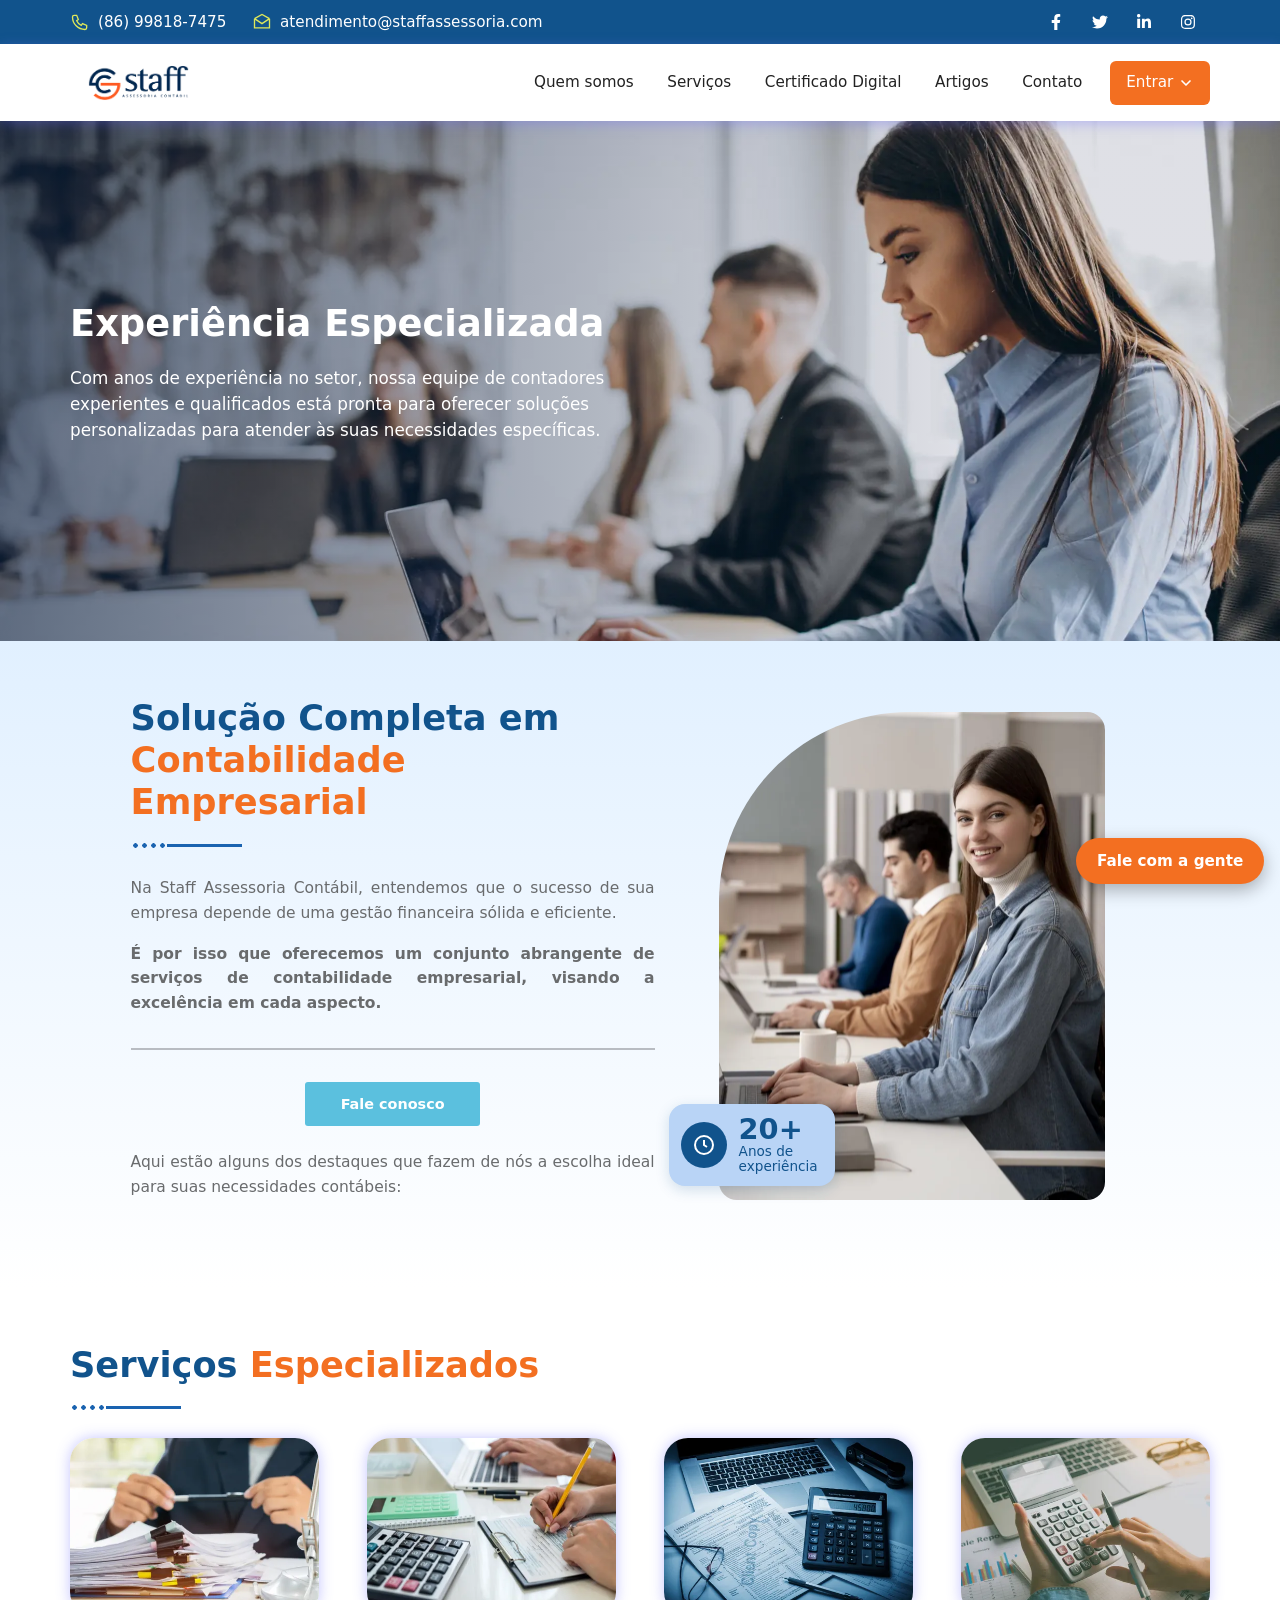
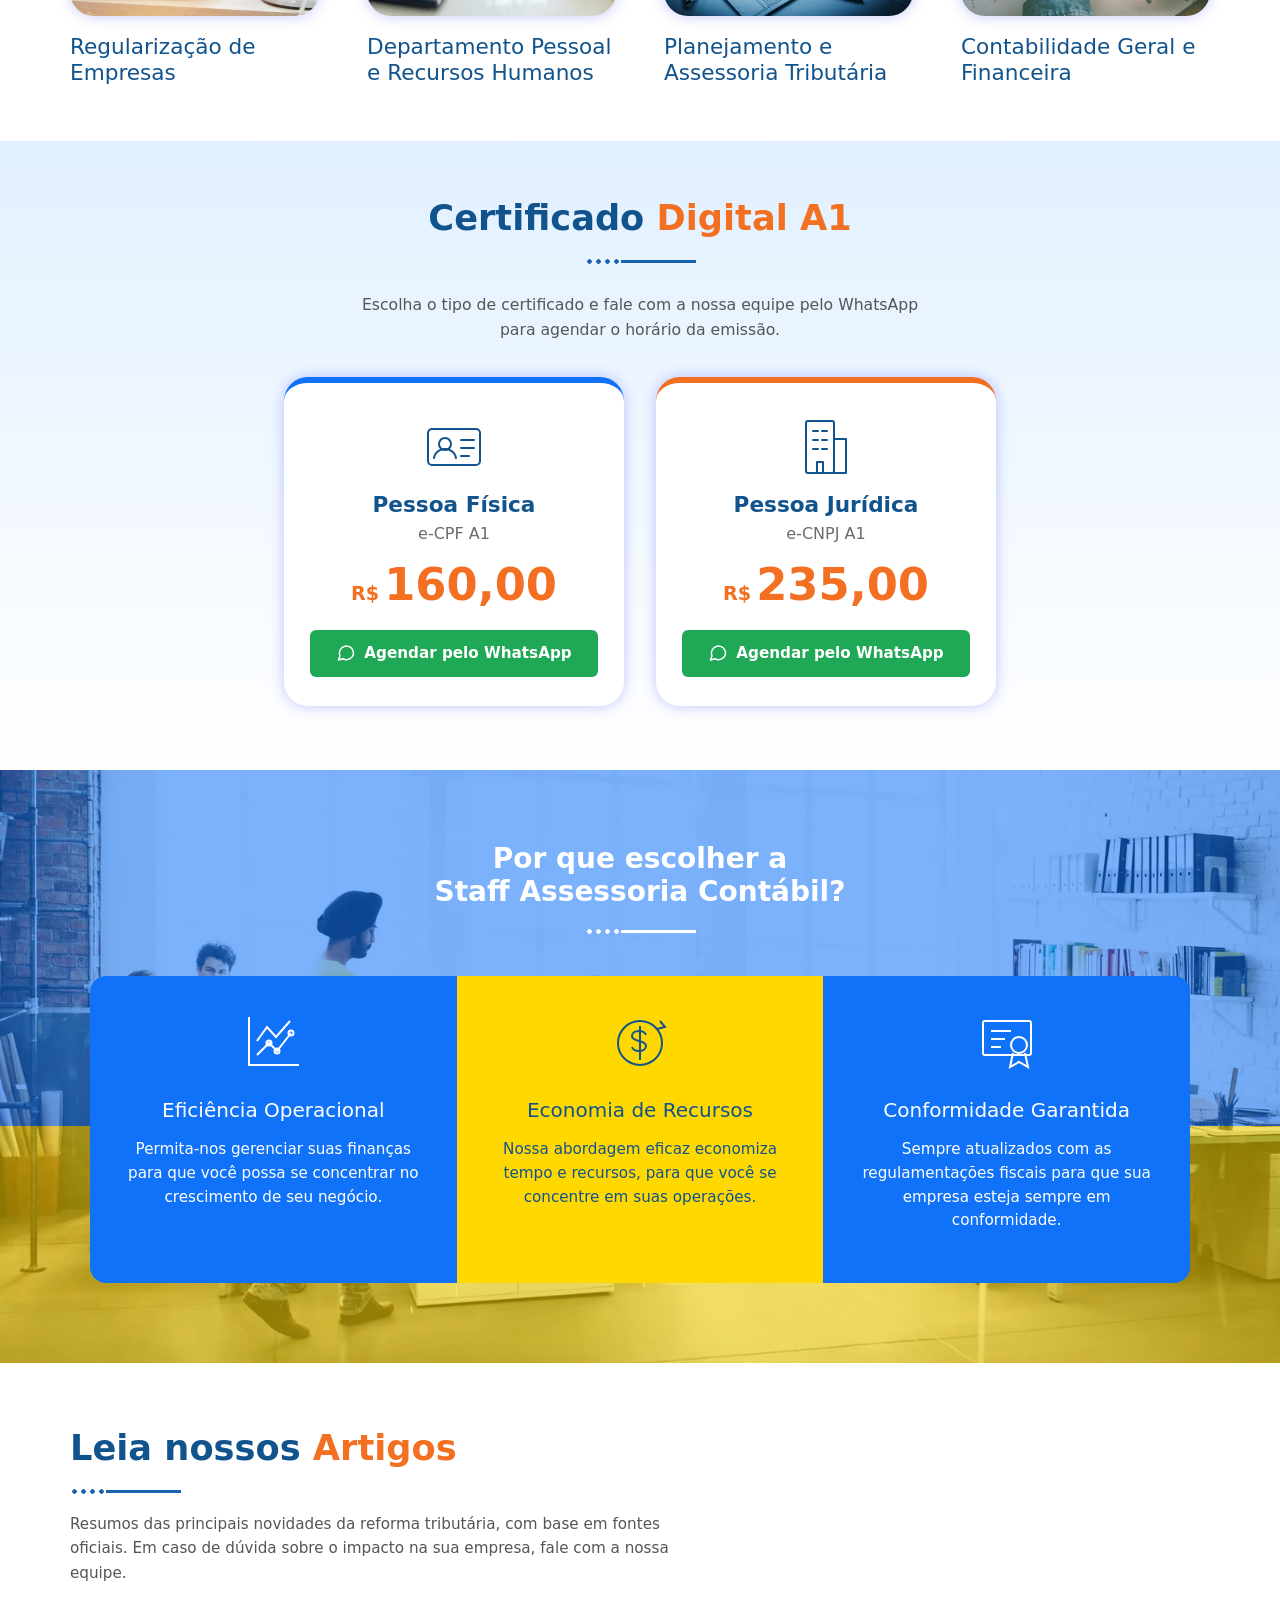
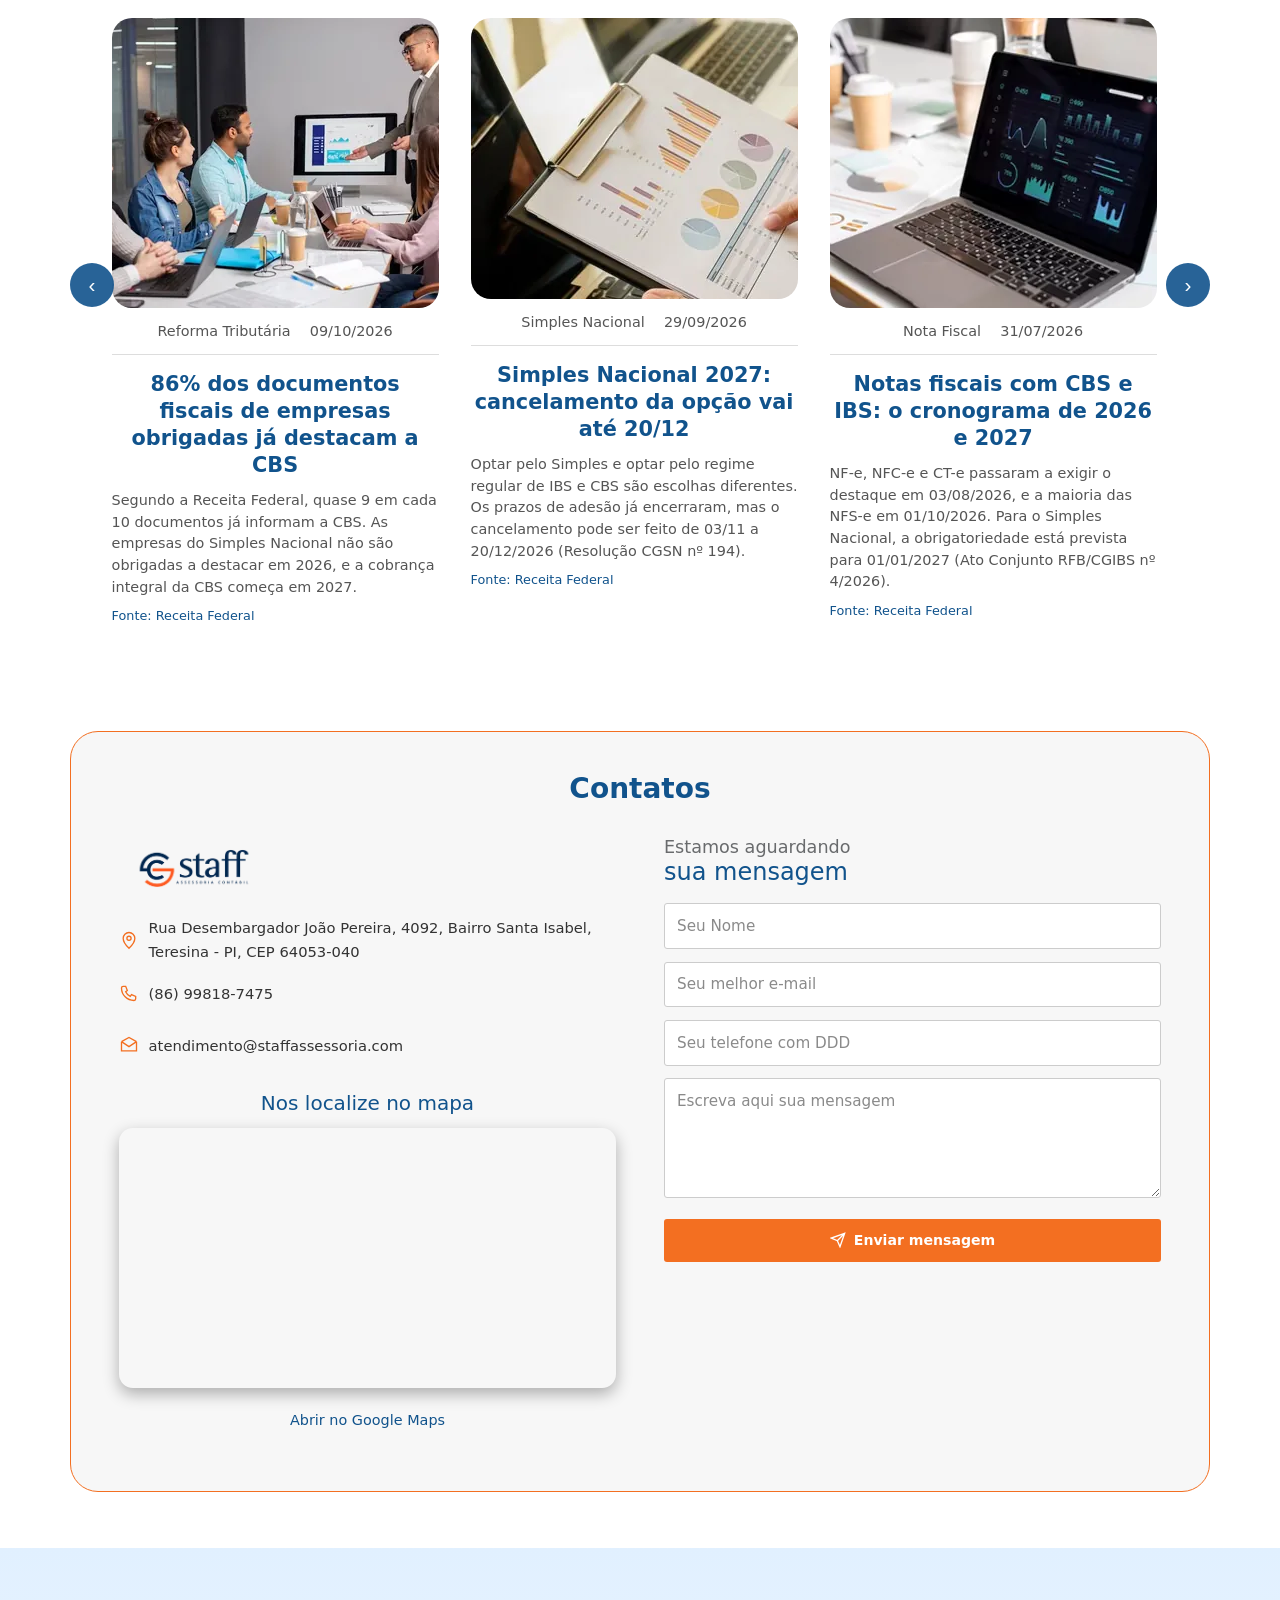
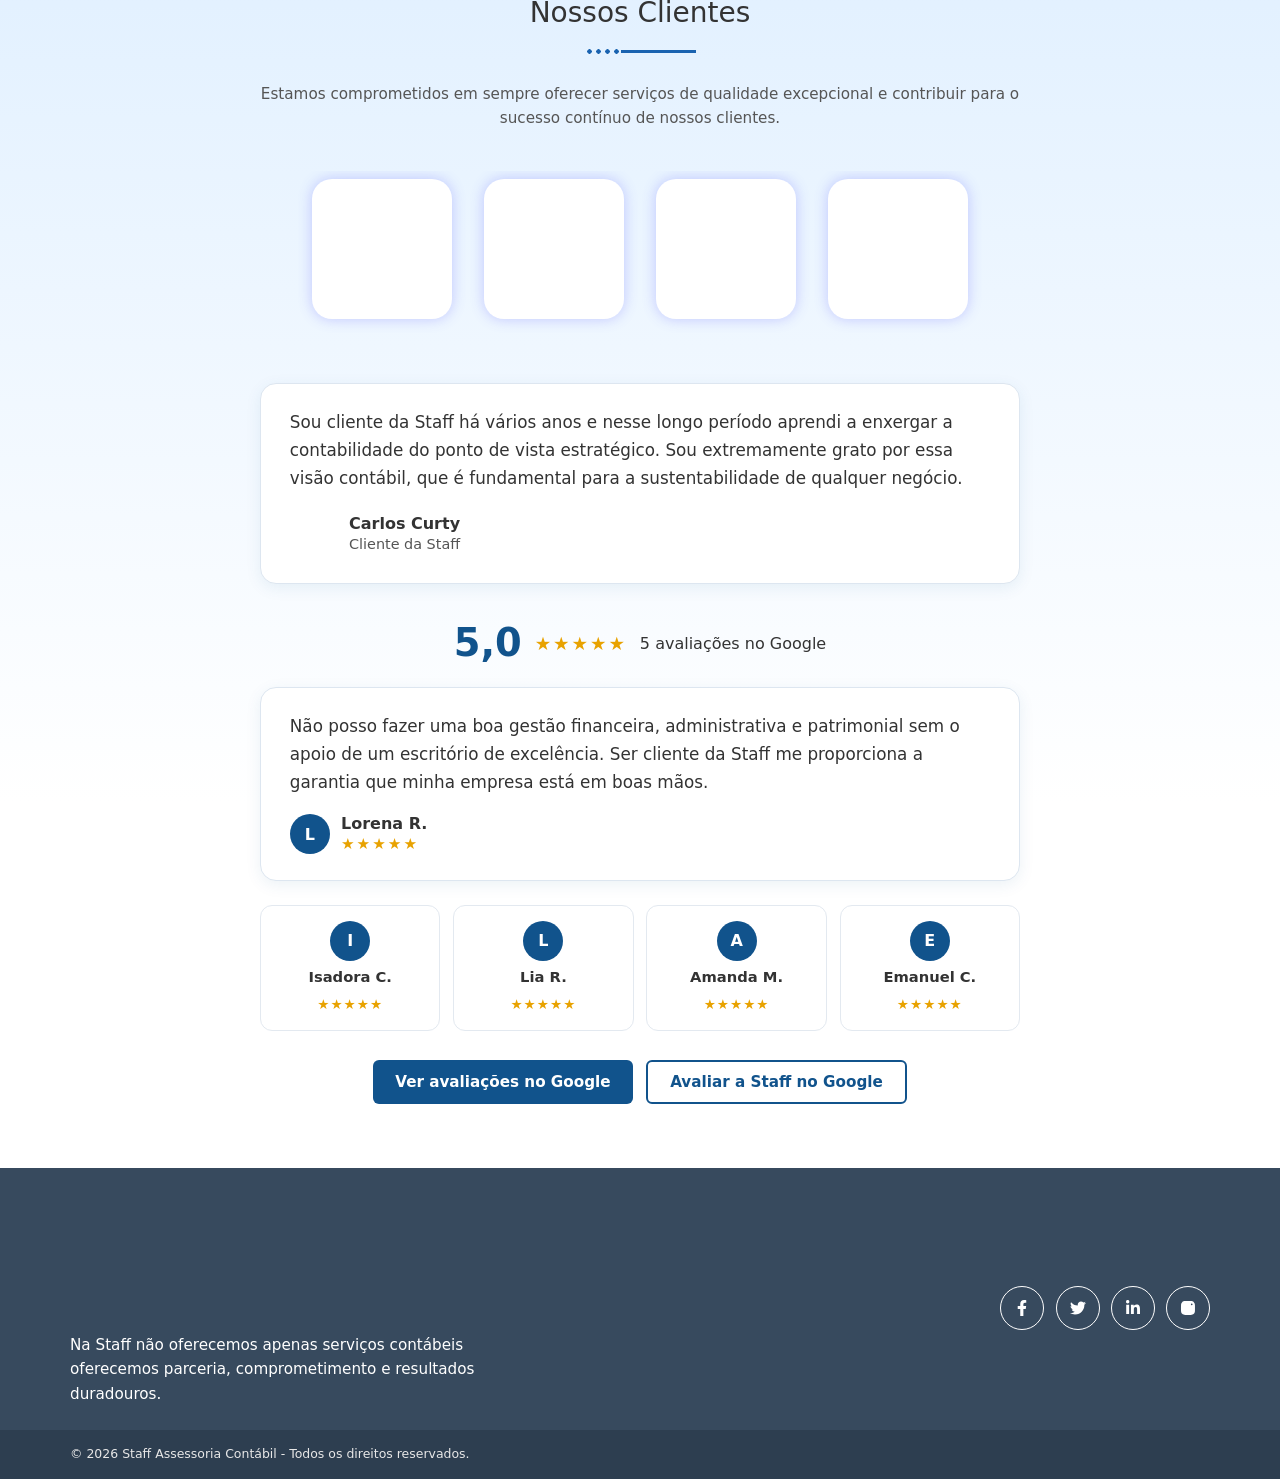
==== commit 1d9dfa96: "Add files via upload" ====
--- a/index.html
+++ b/index.html
@@ -7,15 +7,15 @@
   <meta name="referrer" content="strict-origin-when-cross-origin">
   <title>Staff Assessoria Contábil | Contabilidade em Teresina</title>
   <meta name="description" content="Escritório de contabilidade em Teresina: regularização de empresas, departamento pessoal, assessoria tributária e contabilidade geral e financeira.">
-  <link rel="canonical" href="https://hugocostabjj.github.io/STAFF-CONTABILIDADE/">
+  <link rel="canonical" href="https://staffassessoria.com/">
   <meta name="theme-color" content="#11538c">
   <meta property="og:type" content="website">
   <meta property="og:locale" content="pt_BR">
   <meta property="og:site_name" content="Staff Assessoria Contábil">
   <meta property="og:title" content="Staff Assessoria Contábil | Contabilidade em Teresina">
   <meta property="og:description" content="Regularização de empresas, departamento pessoal, assessoria tributária, contabilidade e certificado digital em Teresina (PI).">
-  <meta property="og:url" content="https://hugocostabjj.github.io/STAFF-CONTABILIDADE/">
-  <meta property="og:image" content="https://hugocostabjj.github.io/STAFF-CONTABILIDADE/assets/img/compartilhar.jpg">
+  <meta property="og:url" content="https://staffassessoria.com/">
+  <meta property="og:image" content="https://staffassessoria.com/assets/img/compartilhar.jpg">
   <meta property="og:image:width" content="1200">
   <meta property="og:image:height" content="630">
   <meta property="og:image:alt" content="Logo da Staff Assessoria Contábil com o texto Contabilidade em Teresina">
@@ -25,9 +25,9 @@
     "@context": "https://schema.org",
     "@type": "AccountingService",
     "name": "Staff Assessoria Contábil",
-    "url": "https://hugocostabjj.github.io/STAFF-CONTABILIDADE/",
-    "logo": "https://hugocostabjj.github.io/STAFF-CONTABILIDADE/assets/img/staff-logo-768x324.png",
-    "image": "https://hugocostabjj.github.io/STAFF-CONTABILIDADE/assets/img/compartilhar.jpg",
+    "url": "https://staffassessoria.com/",
+    "logo": "https://staffassessoria.com/assets/img/staff-logo-768x324.png",
+    "image": "https://staffassessoria.com/assets/img/compartilhar.jpg",
     "telephone": "+55-86-99818-7475",
     "email": "atendimento@staffassessoria.com",
     "address": {
@@ -48,7 +48,7 @@
   <link rel="preconnect" href="https://fonts.googleapis.com">
   <link rel="preconnect" href="https://fonts.gstatic.com" crossorigin>
   <link href="https://fonts.googleapis.com/css2?family=Montserrat:wght@500;600;700&family=Poppins:wght@400;500;600&family=Roboto:ital,wght@0,300;0,400;0,500;0,600;1,400&display=swap" rel="stylesheet">
-  <link rel="stylesheet" href="assets/style.css?v=2026-11-13b">
+  <link rel="stylesheet" href="assets/style.css?v=2026-11-18b">
 </head>
 <body>
   <a class="pular" href="#inicio">Pular para o conteúdo</a>
@@ -321,34 +321,35 @@
           <div class="faixa">
             <img src="assets/img/simples-140x140-1.jpg" alt="Simples Informática" width="140" height="140" loading="lazy">
             <img src="assets/img/cliente-staff5-140x140-1.jpg" alt="Viveza Móveis Planejados" width="140" height="140" loading="lazy">
-            <img src="assets/img/jr-racoes-140x140-1.jpg" alt="JR Rações" width="140" height="140" loading="lazy">
             <img src="assets/img/macrodiesel-140x140-1.jpg" alt="Macrodiesel" width="140" height="140" loading="lazy">
             <img src="assets/img/fernandao-veiculos-140x140-1.jpg" alt="Fernandão Veículos" width="140" height="140" loading="lazy">
-            <img src="assets/img/propag-140x140-1.jpg" alt="Propag" width="140" height="140" loading="lazy">
-          </div>
-        </div>
-
-        <div class="carrossel">
-          <button class="seta esq" type="button" aria-label="Depoimentos anteriores">&#8249;</button>
-          <div class="faixa">
-            <figure class="depo">
-              <figcaption class="quem"><img src="assets/img/depo-39058.webp" width="87" height="87" alt="" loading="lazy">Amanda<br>Castelo</figcaption>
-              <blockquote>A equipe da Staff não apenas regularizou nossa situação contábil de maneira rápida e eficiente, mas também nos forneceu um planejamento tributário inteligente que otimizou nossos recursos financeiros.</blockquote>
-            </figure>
-            <figure class="depo">
-              <figcaption class="quem"><img src="assets/img/depo-39235.webp" width="87" height="87" alt="" loading="lazy">Lúcia<br>Fernandes</figcaption>
-              <blockquote>Desde que começamos a parceria, percebemos uma significativa melhoria na gestão financeira de nossa empresa. A equipe da Staff é profissional, dedicada e sempre disposta a ir além para garantir que todas as nossas necessidades contábeis sejam atendidas.</blockquote>
-            </figure>
-            <figure class="depo">
-              <figcaption class="quem"><img src="assets/img/depo-38708.webp" width="87" height="87" alt="" loading="lazy">Antônio<br>Machado</figcaption>
-              <blockquote>Estamos extremamente satisfeitos com os serviços da Staff Contabilidade. Desde o início, sua equipe demonstrou um profundo entendimento das complexidades contábeis do nosso setor.</blockquote>
-            </figure>
-            <figure class="depo">
-              <figcaption class="quem"><img src="assets/img/depo-carlos.webp" width="87" height="87" alt="" loading="lazy">Carlos<br>Curty</figcaption>
-              <blockquote>Sou cliente da STAFF há vários anos e nesse longo período aprendi a enxergar a contabilidade do ponto de vista estratégico. Sou extremamente grato por essa visão contábil, que é fundamental para a sustentabilidade de qualquer negócio.</blockquote>
-            </figure>
-          </div>
-          <button class="seta dir" type="button" aria-label="Próximos depoimentos">&#8250;</button>
+          </div>
+        </div>
+
+        <figure class="ga-destaque depo-cliente">
+          <blockquote>Sou cliente da Staff há vários anos e nesse longo período aprendi a enxergar a contabilidade do ponto de vista estratégico. Sou extremamente grato por essa visão contábil, que é fundamental para a sustentabilidade de qualquer negócio.</blockquote>
+          <figcaption><img src="assets/img/depo-carlos.webp" alt="" width="48" height="48" loading="lazy"><span><strong>Carlos Curty</strong> Cliente da Staff</span></figcaption>
+        </figure>
+        <div class="google-aval">
+          <h3 id="titulo-aval" class="ga-topo">
+            <span class="ga-nota">5,0</span>
+            <span class="estrelas" role="img" aria-label="5 de 5 estrelas">★★★★★</span>
+            <span class="ga-qtd">5 avaliações no Google</span>
+          </h3>
+          <figure class="ga-destaque">
+            <blockquote>Não posso fazer uma boa gestão financeira, administrativa e patrimonial sem o apoio de um escritório de excelência. Ser cliente da Staff me proporciona a garantia que minha empresa está em boas mãos.</blockquote>
+            <figcaption><span class="ga-ini" aria-hidden="true">L</span><span><strong>Lorena R.</strong> <span class="estrelas" role="img" aria-label="5 de 5 estrelas">★★★★★</span></span></figcaption>
+          </figure>
+          <ul class="ga-outras" aria-label="Outras avaliações com 5 estrelas">
+            <li><span class="ga-ini" aria-hidden="true">I</span><strong>Isadora C.</strong> <span class="estrelas" role="img" aria-label="5 de 5 estrelas">★★★★★</span></li>
+            <li><span class="ga-ini" aria-hidden="true">L</span><strong>Lia R.</strong> <span class="estrelas" role="img" aria-label="5 de 5 estrelas">★★★★★</span></li>
+            <li><span class="ga-ini" aria-hidden="true">A</span><strong>Amanda M.</strong> <span class="estrelas" role="img" aria-label="5 de 5 estrelas">★★★★★</span></li>
+            <li><span class="ga-ini" aria-hidden="true">E</span><strong>Emanuel C.</strong> <span class="estrelas" role="img" aria-label="5 de 5 estrelas">★★★★★</span></li>
+          </ul>
+          <div class="ga-acoes">
+            <a class="ga-btn" href="https://maps.google.com/?cid=11272647342621457024" target="_blank" rel="noopener noreferrer">Ver avaliações no Google</a>
+            <a class="ga-btn ga-btn-sec" href="https://maps.google.com/?cid=11272647342621457024" target="_blank" rel="noopener noreferrer">Avaliar a Staff no Google</a>
+          </div>
         </div>
       </div>
     </section>
@@ -374,8 +375,8 @@
     </div>
   </footer>
 
-  <script src="assets/config.js?v=2026-11-13b"></script>
-  <script src="assets/main.js?v=2026-11-13b"></script>
-  <script src="assets/chatbot.js?v=2026-11-13b"></script>
+  <script src="assets/config.js?v=2026-11-18b"></script>
+  <script src="assets/main.js?v=2026-11-18b"></script>
+  <script src="assets/chatbot.js?v=2026-11-18b"></script>
 </body>
 </html>
--- a/assets/style.css
+++ b/assets/style.css
@@ -313,3 +313,32 @@
 .seta { width: 44px; height: 44px; }
 .rodape .redes a { width: 44px; height: 44px; }
 .dados .mapa a { display: block; padding-block: 0.7rem; }
+
+/* Avaliações do Google (18/11/2026) */
+.google-aval { max-width: 760px; margin-inline: auto; }
+.ga-topo { display: flex; flex-wrap: wrap; align-items: center; justify-content: center; gap: 0.4rem 0.8rem; font: 500 1rem var(--pop); color: var(--texto); margin-bottom: 1.5rem; }
+.ga-nota { font: 700 2.4rem var(--mont); color: var(--azul); line-height: 1; }
+.estrelas { color: #e8a200; letter-spacing: 2px; font-size: 1.15rem; font-style: normal; }
+.ga-destaque { margin: 0 0 1.5rem; background: #fff; border: 1px solid #dde6f0; border-radius: 16px; padding: 1.6rem 1.8rem; box-shadow: 0 4px 16px rgba(17, 83, 140, 0.08); text-align: left; }
+.ga-destaque blockquote { margin: 0 0 1.1rem; font-size: 1.05rem; line-height: 1.65; color: #333; }
+.ga-destaque figcaption { display: flex; align-items: center; gap: 0.7rem; }
+.ga-destaque figcaption > span:last-child { display: flex; flex-direction: column; line-height: 1.3; }
+.ga-destaque .estrelas { font-size: 0.95rem; }
+.ga-ini { flex: none; width: 40px; height: 40px; border-radius: 50%; display: grid; place-items: center; background: var(--azul); color: #fff; font: 600 1rem var(--mont); }
+.ga-outras { list-style: none; margin: 0 0 1.8rem; padding: 0; display: grid; grid-template-columns: repeat(4, minmax(0, 1fr)); gap: 0.8rem; }
+.ga-outras li { display: flex; flex-direction: column; align-items: center; gap: 0.3rem; background: #fff; border: 1px solid #e3e9f0; border-radius: 12px; padding: 0.9rem 0.5rem; font-size: 0.92rem; }
+.ga-outras .estrelas { font-size: 0.85rem; letter-spacing: 1px; }
+.ga-acoes { display: flex; flex-wrap: wrap; justify-content: center; gap: 0.8rem; }
+.ga-btn { display: inline-flex; align-items: center; min-height: 44px; padding: 0 1.4rem; border-radius: 6px; background: var(--azul); color: #fff; font: 600 0.95rem var(--rob); text-decoration: none; }
+.ga-btn:hover { background: #0d4170; }
+.ga-btn-sec { background: #fff; color: var(--azul); border: 2px solid var(--azul); }
+.ga-btn-sec:hover { background: var(--claro); color: var(--azul); }
+@media (max-width: 640px) {
+  .ga-outras { grid-template-columns: 1fr 1fr; }
+  .ga-destaque { padding: 1.2rem; }
+  .ga-acoes .ga-btn { width: 100%; justify-content: center; }
+}
+.depo-cliente { max-width: 760px; margin: 0 auto 2.5rem; }
+.depo-cliente figcaption img { width: 48px; height: 48px; border-radius: 50%; object-fit: cover; }
+.depo-cliente figcaption span { font-size: 0.9rem; color: #555; }
+.depo-cliente figcaption strong { color: var(--texto); font-size: 1rem; }
